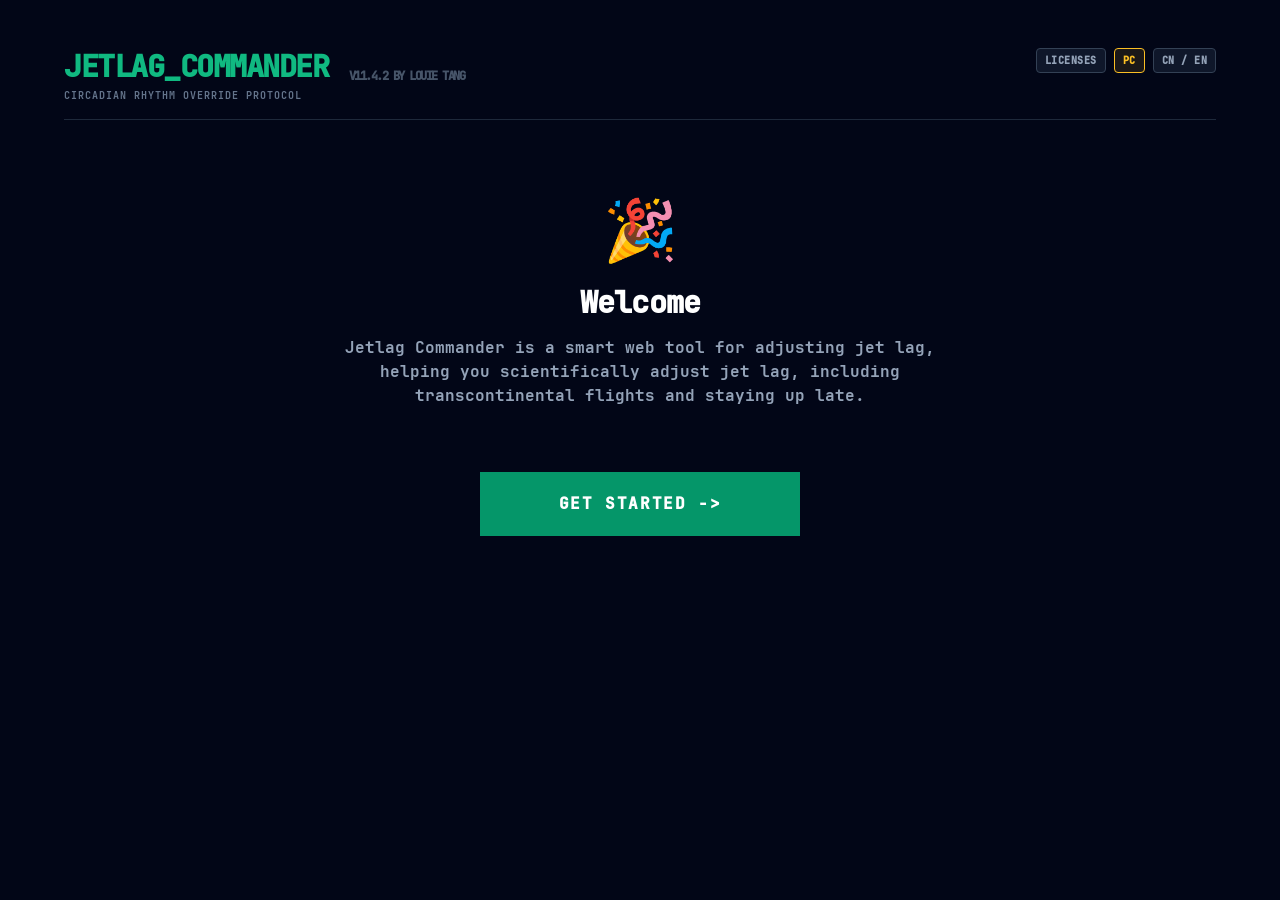
==== index.html @ c5d1409b "Add files via upload" ====
<!DOCTYPE html>
<html lang="zh-CN">

<head>
  <meta charset="UTF-8">
  <meta name="viewport" content="width=device-width, initial-scale=1.0, maximum-scale=1.0, user-scalable=no">
  <title>JETLAG COMMANDER // v11.4.2</title>
  <script src="lib/tailwindcss.js"></script>
  <script src="lib/luxon.min.js"></script>
  <style>
    @font-face {
      font-family: 'JetBrains Mono';
      src: url('lib/JetBrainsMono-Bold.woff2') format('woff2');
      font-weight: normal;
      font-style: normal;
    }

    body {
      font-family: 'JetBrains Mono', "Microsoft YaHei", "PingFang SC", "Helvetica Neue", Helvetica, Arial, sans-serif;
      background-color: #020617;
      color: #e2e8f0;
      overflow-x: hidden;
      -webkit-tap-highlight-color: transparent;
      -webkit-font-smoothing: antialiased;
      -moz-osx-font-smoothing: grayscale;
      font-weight: 400;
    }

    input,
    select,
    button {
      outline: none;
    }

    @keyframes fadeInUp {
      from {
        opacity: 0;
        transform: translateY(20px);
      }

      to {
        opacity: 1;
        transform: translateY(0);
      }
    }

    @keyframes cyberPulse {
      0% {
        box-shadow: 0 0 0 0 rgba(16, 185, 129, 0.4);
      }

      70% {
        box-shadow: 0 0 0 10px rgba(16, 185, 129, 0);
      }

      100% {
        box-shadow: 0 0 0 0 rgba(16, 185, 129, 0);
      }
    }

    .strategy-card,
    .input-stack,
    .dir-btn,
    .q-btn {
      transition: all 0.2s cubic-bezier(0.4, 0, 0.2, 1);
    }

    .strategy-card:active,
    .input-stack:active,
    .dir-btn:active,
    .q-btn:active {
      transform: scale(0.98);
    }

    .input-stack {
      position: relative;
      flex: 1;
      height: 50px;
      background: #1e293b;
      border: 1px solid #334155;
      cursor: pointer;
    }

    body.mode-overlay .input-stack .display-layer {
      position: absolute;
      top: 0;
      left: 0;
      width: 100%;
      height: 100%;
      display: flex;
      align-items: center;
      justify-content: center;
      color: #f8fafc;
      font-weight: bold;
      text-transform: uppercase;
      font-size: 1rem;
      pointer-events: none;
      z-index: 1;
    }

    body.mode-overlay .input-stack .hybrid-input {
      position: absolute;
      top: 0;
      left: 0;
      width: 100%;
      height: 100%;
      opacity: 0;
      z-index: 10;
      cursor: pointer;
      border: none;
    }

    body.mode-compat .input-stack .display-layer {
      display: none !important;
    }

    body.mode-compat .input-stack .hybrid-input {
      position: relative;
      width: 100%;
      height: 100%;
      opacity: 1 !important;
      background: #1e293b;
      color: white;
      border: none;
      text-align: center;
      font-family: inherit;
      font-weight: bold;
      font-size: 1rem;
      cursor: text;
      color-scheme: dark;
    }

    .compat-active {
      border-color: #fbbf24 !important;
      color: #fbbf24 !important;
      background: rgba(251, 191, 36, 0.1) !important;
    }

    .view-section {
      display: none;
      opacity: 0;
    }

    .view-section.active {
      display: block;
      animation: fadeInUp 0.5s cubic-bezier(0.22, 1, 0.36, 1) forwards;
    }

    .split-input-container {
      display: flex;
      flex-direction: column;
      gap: 8px;
      background: #020617;
      border: 1px solid #334155;
      padding: 12px;
      box-shadow: 0 4px 6px -1px rgba(0, 0, 0, 0.1);
    }

    .row-main {
      display: flex;
      gap: 8px;
      width: 100%;
    }

    .row-zone {
      width: 100%;
    }

    .zone-select {
      width: 100%;
      height: 40px;
      background: #0f172a;
      border: 1px solid #334155;
      color: #94a3b8;
      font-size: 0.8rem;
      padding: 0 12px;
      text-align: center;
      border-radius: 0;
    }

    .ampm-toggle {
      background: #0f172a;
      border: 1px solid #334155;
      color: #64748b;
      cursor: pointer;
      font-weight: bold;
      width: 60px;
      transition: all 0.2s;
      display: flex;
      align-items: center;
      justify-content: center;
      flex: none;
    }

    .ampm-toggle.am-active {
      background: #fbbf24;
      color: #000;
      border-color: #fbbf24;
      box-shadow: 0 0 10px rgba(251, 191, 36, 0.3);
    }

    .ampm-toggle.pm-active {
      background: #2563eb;
      color: #fff;
      border-color: #2563eb;
      box-shadow: 0 0 10px rgba(37, 99, 235, 0.3);
    }

    .header-btn {
      text-transform: uppercase;
      font-size: 10px;
      border: 1px solid #334155;
      background: #0f172a;
      border-radius: 4px;
      padding: 4px 8px;
      color: #94a3b8;
      font-weight: bold;
      letter-spacing: 0.05em;
      transition: all 0.2s;
    }

    .header-btn:hover {
      color: #10b981;
      border-color: #10b981;
    }

    .radio-hidden {
      position: absolute;
      opacity: 0;
      width: 0;
      height: 0;
    }

    .q-label {
      flex: 1;
      display: flex;
    }

    .q-btn {
      position: relative;
      background-color: #0f172a;
      border: 1px solid #334155;
      padding: 1.5rem 0.5rem;
      text-align: center;
      cursor: pointer;
      width: 100%;
      display: flex;
      flex-direction: column;
      align-items: center;
      justify-content: center;
      min-height: 100px;
      height: 100%;
    }

    .q-btn-title {
      font-weight: bold;
      font-size: 1rem;
      margin-bottom: 0.25rem;
    }

    .q-btn-sub {
      font-size: 0.75rem;
      color: #64748b;
    }

    .radio-hidden:checked+.q-btn {
      background-color: #1e3a8a;
      border-color: #60a5fa;
      color: white;
    }

    .radio-hidden:checked+.q-btn .q-btn-sub {
      color: #bfdbfe;
    }

    .radio-hidden:checked+.q-btn::after {
      content: 'SELECTED';
      position: absolute;
      top: 0;
      right: 0;
      background: #60a5fa;
      color: #0f172a;
      font-size: 0.65rem;
      font-weight: bold;
      padding: 2px 6px;
    }

    .days-input {
      background: #000;
      border: 1px solid #475569;
      color: white;
      width: 50px;
      text-align: center;
      padding: 6px;
      font-size: 0.9rem;
      margin: 0 8px;
    }

    .action-btn {
      width: 100%;
      background-color: #059669;
      color: white;
      font-weight: bold;
      padding: 1.25rem;
      text-transform: uppercase;
      letter-spacing: 0.1em;
      transition: all 0.2s;
      animation: cyberPulse 3s infinite;
      margin-top: 1rem;
    }

    .action-btn:hover {
      background-color: #10b981;
      animation: none;
      transform: translateY(-1px);
    }

    .action-btn:active {
      transform: scale(0.98);
    }

    .info-trigger {
      font-size: 0.7rem;
      color: #475569;
      text-decoration: none;
      margin-left: 8px;
      cursor: pointer;
      border: 1px solid #334155;
      padding: 2px 6px;
      border-radius: 4px;
      transition: all 0.2s;
    }

    .info-trigger:hover {
      color: #10b981;
      border-color: #10b981;
    }

    .hard-card {
      background-color: #0f172a;
      border: 1px solid #334155;
    }

    .sleep-border {
      border-left: 4px solid #3b82f6;
    }

    .wake-border {
      border-left: 4px solid #f97316;
    }

    .display-select {
      background-color: #0f172a;
      color: #10b981;
      border: 1px solid #334155;
      font-size: 0.75rem;
      padding: 4px 8px;
    }

    .text-yellow-cyber {
      color: #fbbf24;
    }

    .text-purple-cyber {
      color: #c084fc;
    }

    .kb-header {
      color: #10b981;
      font-weight: bold;
      font-size: 0.8rem;
      border-bottom: 1px solid #334155;
      padding-bottom: 0.5rem;
      margin-bottom: 1rem;
    }

    .kb-title {
      color: #fff;
      font-weight: bold;
      margin-bottom: 0.5rem;
      font-size: 1.1rem;
    }

    .kb-text {
      color: #94a3b8;
      font-size: 0.85rem;
      line-height: 1.6;
      margin-bottom: 1.5rem;
    }

    .anim-stagger {
      opacity: 0;
      animation: fadeInUp 0.5s cubic-bezier(0.22, 1, 0.36, 1) forwards;
    }

    .flow-container {
      display: none;
    }

    .flow-container.active-flow {
      display: block;
      animation: fadeInUp 0.3s forwards;
    }
  </style>
</head>

<body class="min-h-screen flex flex-col items-center justify-start pt-4 pb-12 px-4 md:pt-12">

  <div class="w-full max-w-6xl relative">
    <div class="flex justify-between items-start mb-8 border-b border-slate-800 pb-4 w-full">
      <div>
        <h1 class="text-2xl md:text-3xl font-bold text-emerald-500 tracking-tighter uppercase">JETLAG_COMMANDER <span
            class="text-slate-600 text-[10px] md:text-xs ml-1 align-bottom">v11.4.2 by Louie Tang</span></h1>
        <p class="text-[10px] text-slate-500 mt-1 tracking-widest">CIRCADIAN RHYTHM OVERRIDE PROTOCOL</p>
      </div>
      <div class="flex gap-2">
        <button id="licenseBtn" onclick="goToView('view-license')" class="header-btn">LICENSES</button>
        <button id="compatBtn" onclick="toggleCompatMode()" class="header-btn">PC</button>
        <button id="langBtn" onclick="toggleLanguage()" class="header-btn">EN / 中</button>
      </div>
    </div>

    <div id="view-welcome" class="view-section active text-center py-12 max-w-2xl mx-auto">
      <div class="text-6xl mb-6 animate-bounce">🎉</div>
      <h2 class="text-3xl font-bold text-white mb-4 tracking-tight" data-i18n="welcome_title">欢迎</h2>
      <p class="text-slate-400 mb-12 px-4 leading-relaxed text-sm md:text-base" data-i18n="welcome_desc">
        Jetlag Commander 是一个智能调节时差的网页,帮助你科学的倒时差,包括跨国飞行以及熬夜造成的时差。
      </p>
      <button onclick="goToView(1)" class="action-btn max-w-xs mx-auto" data-i18n="btn_start">GET STARTED -></button>
    </div>

    <div id="view-license" class="view-section max-w-2xl mx-auto pt-8">
      <h2 class="kb-header">COMPLIANCE // OPEN SOURCE LICENSES</h2>
      <div class="space-y-6">
        <div>
          <h4 class="text-white font-bold text-sm mb-2">Tailwind CSS</h4>
          <p class="text-[10px] text-slate-500 font-mono">MIT License | Copyright (c) Tailwind Labs, Inc.</p>
        </div>
        <div>
          <h4 class="text-white font-bold text-sm mb-2">Luxon.js</h4>
          <p class="text-[10px] text-slate-500 font-mono">MIT License | Copyright (c) 2017 Isaac Cambron</p>
        </div>
        <div>
          <h4 class="text-white font-bold text-sm mb-2">JetBrains Mono</h4>
          <p class="text-[10px] text-slate-500 font-mono">SIL Open Font License 1.1 | Copyright (c) 2020 JetBrains
            s.r.o.</p>
        </div>
      </div>
      <button onclick="goToView(1)" class="action-btn mt-8 bg-slate-800 hover:bg-slate-700"
        data-i18n="btn_return">&lt;&lt; RETURN</button>
    </div>

    <div id="view-inputs" class="view-section max-w-2xl mx-auto">
      <h3 class="text-emerald-500 text-xs font-bold uppercase mb-6 tracking-widest border-l-2 border-emerald-500 pl-3">
        Phase 1: Data Injection</h3>
      <div class="space-y-8">
        <div class="space-y-2">
          <label class="text-xs font-bold text-slate-500 uppercase flex items-center justify-start">
            <span data-i18n="step1">Step 1: 上一次入睡时间</span>
            <span class="info-trigger" onclick="goToView('info-sleep')" data-i18n="btn_what">[?] 这是什么</span>
          </label>
          <div class="split-input-container shadow-lg">
            <div class="row-main">
              <div class="input-stack">
                <span id="sleepDateDisplay" class="display-layer">-- MMM</span>
                <input type="date" id="sleepDate" class="hybrid-input"
                  oninput="updateDateDisplay(this, 'sleepDateDisplay')">
              </div>
              <div class="input-stack">
                <span id="sleepTimeDisplay" class="display-layer">--:--</span>
                <input type="time" id="sleepTime" class="hybrid-input"
                  oninput="updateTimeDisplay(this, 'sleepTimeDisplay'); syncAMPM('sleepTime', 'sleepAMPM')"
                  onchange="updateTimeDisplay(this, 'sleepTimeDisplay'); syncAMPM('sleepTime', 'sleepAMPM')">
              </div>
              <button id="sleepAMPM" class="ampm-toggle" onclick="toggleAMPM('sleepAMPM')">AM</button>
            </div>
            <div class="row-zone"><select id="sleepZone" class="zone-select"></select></div>
          </div>
        </div>

        <div class="space-y-2">
          <label class="text-xs font-bold text-slate-500 uppercase flex items-center justify-start">
            <span data-i18n="step2">Step 2: 上一次起床时间</span>
            <span class="info-trigger" onclick="goToView('info-wake')" data-i18n="btn_what">[?] 这是什么</span>
          </label>
          <div class="split-input-container shadow-lg">
            <div class="row-main">
              <div class="input-stack">
                <span id="wakeDateDisplay" class="display-layer">-- MMM</span>
                <input type="date" id="wakeDate" class="hybrid-input"
                  oninput="updateDateDisplay(this, 'wakeDateDisplay')">
              </div>
              <div class="input-stack">
                <span id="wakeTimeDisplay" class="display-layer">--:--</span>
                <input type="time" id="wakeTime" class="hybrid-input"
                  oninput="updateTimeDisplay(this, 'wakeTimeDisplay'); syncAMPM('wakeTime', 'wakeAMPM')"
                  onchange="updateTimeDisplay(this, 'wakeTimeDisplay'); syncAMPM('wakeTime', 'wakeAMPM')">
              </div>
              <button id="wakeAMPM" class="ampm-toggle" onclick="toggleAMPM('wakeAMPM')">AM</button>
            </div>
            <div class="row-zone"><select id="wakeZone" class="zone-select"></select></div>
          </div>
        </div>

        <div class="space-y-2">
          <label class="text-xs font-bold text-emerald-600 uppercase flex items-center justify-start">
            <span data-i18n="step3">Step 3: 目标时区</span>
            <span class="info-trigger border-emerald-900 text-emerald-600 hover:text-emerald-400"
              onclick="goToView('info-target')" data-i18n="btn_what">[?] 这是什么</span>
          </label>
          <select id="targetZone"
            class="w-full bg-slate-900 border border-emerald-900 text-emerald-500 p-4 text-sm focus:outline-none focus:border-emerald-500 rounded-none"></select>
        </div>
      </div>
      <button onclick="goToView(2)" class="action-btn mt-8" data-i18n="btn_next">下一步 >></button>
    </div>

    <div id="view-strategy" class="view-section max-w-2xl mx-auto">
      <h3 class="text-emerald-500 text-xs font-bold uppercase mb-6 tracking-widest border-l-2 border-emerald-500 pl-3">
        Phase 2: Strategy Logic Tree</h3>
      <div class="flex flex-col gap-8" id="strategy-form">

        <div class="space-y-2" id="q1-container">
          <label class="text-xs font-bold text-white uppercase flex items-center justify-start mb-2">
            <span data-i18n="q1_title">Q1: 调整方向</span>
            <span class="info-trigger" onclick="goToView('info-dir')" data-i18n="btn_what">[?] 这是什么</span>
          </label>
          <div class="flex gap-2 flex-col md:flex-row items-stretch">
            <label class="q-label"><input type="radio" name="q1" value="smart" class="radio-hidden"
                onchange="updateFlow()">
              <div class="q-btn"><span class="q-btn-title" data-i18n="q1_1">🤖 智能判断</span><span class="q-btn-sub"
                  data-i18n="q1_1s">自动计算最优解</span></div>
            </label>
            <label class="q-label"><input type="radio" name="q1" value="early" class="radio-hidden"
                onchange="updateFlow()">
              <div class="q-btn"><span class="q-btn-title" data-i18n="q1_2">🛏️ 强制早睡</span><span class="q-btn-sub"
                  data-i18n="q1_2s">强迫时钟前移</span></div>
            </label>
            <label class="q-label"><input type="radio" name="q1" value="late" class="radio-hidden"
                onchange="updateFlow()">
              <div class="q-btn"><span class="q-btn-title" data-i18n="q1_3">🦉 强制晚睡</span><span class="q-btn-sub"
                  data-i18n="q1_3s">强迫时钟后移</span></div>
            </label>
          </div>
        </div>

        <div class="space-y-2 flow-container" id="q2-container">
          <label class="text-xs font-bold text-white uppercase flex items-center justify-start mb-2">
            <span data-i18n="q2_title">Q2: 第2天有没有必须状态在线的事？</span>
            <span class="info-trigger" onclick="goToView('info-q2')" data-i18n="btn_what">[?] 这是什么</span>
          </label>
          <div class="flex gap-2 flex-col md:flex-row items-stretch">
            <label class="q-label"><input type="radio" name="q2" value="urgent" class="radio-hidden"
                onchange="updateFlow()">
              <div class="q-btn"><span class="q-btn-title" data-i18n="q2_1">💼 有</span><span class="q-btn-sub"
                  data-i18n="q2_1s">上班/考试/面试等</span></div>
            </label>
            <label class="q-label"><input type="radio" name="q2" value="moderate" class="radio-hidden"
                onchange="updateFlow()">
              <div class="q-btn"><span class="q-btn-title" data-i18n="q2_2">☕ 有点事</span><span class="q-btn-sub"
                  data-i18n="q2_2s">没那么重要</span></div>
            </label>
            <label class="q-label"><input type="radio" name="q2" value="none" class="radio-hidden"
                onchange="updateFlow()">
              <div class="q-btn"><span class="q-btn-title" data-i18n="q2_3">🛋️ 没有</span><span class="q-btn-sub"
                  data-i18n="q2_3s">自由支配</span></div>
            </label>
          </div>
        </div>

        <div class="space-y-2 flow-container" id="q3-container">
          <label class="text-xs font-bold text-white uppercase flex items-center justify-start mb-2">
            <span data-i18n="q3_title">Q3: 你希望多快调整时差？</span>
            <span class="info-trigger" onclick="goToView('info-q3')" data-i18n="btn_what">[?] 这是什么</span>
          </label>
          <div class="flex gap-2 flex-col md:flex-row items-stretch">
            <label class="q-label"><input type="radio" name="q3" value="steady" class="radio-hidden"
                onchange="updateFlow()">
              <div class="q-btn"><span class="q-btn-title" data-i18n="q3_1">🐢 稳健</span><span class="q-btn-sub"
                  data-i18n="q3_1s">每天变化小，尽量舒服</span></div>
            </label>
            <label class="q-label"><input type="radio" name="q3" value="standard" class="radio-hidden"
                onchange="updateFlow()">
              <div class="q-btn"><span class="q-btn-title" data-i18n="q3_2">🚶 标准</span><span class="q-btn-sub"
                  data-i18n="q3_2s">折中</span></div>
            </label>
            <label class="q-label"><input type="radio" name="q3" value="aggressive" class="radio-hidden"
                onchange="updateFlow()">
              <div class="q-btn"><span class="q-btn-title" data-i18n="q3_3">🚀 激进</span><span class="q-btn-sub"
                  data-i18n="q3_3s">优先速度</span></div>
            </label>
          </div>
        </div>

        <div class="space-y-2 flow-container" id="q4-container">
          <label class="text-xs font-bold text-white uppercase flex items-center justify-start mb-2">
            <span data-i18n="q4_title">Q4: 能接受“为了加速而少睡/短睡”吗？</span>
            <span class="info-trigger" onclick="goToView('info-q4')" data-i18n="btn_what">[?] 这是什么</span>
          </label>
          <div class="flex gap-2 flex-col md:flex-row items-stretch">
            <label class="q-label"><input type="radio" name="q4" value="no" class="radio-hidden"
                onchange="updateFlow()">
              <div class="q-btn"><span class="q-btn-title" data-i18n="q4_1">🛡️ 不行</span><span class="q-btn-sub"
                  data-i18n="q4_1s">必须睡够</span></div>
            </label>
            <label class="q-label"><input type="radio" name="q4" value="less" class="radio-hidden"
                onchange="updateFlow()">
              <div class="q-btn"><span class="q-btn-title" data-i18n="q4_2">🔋 适当少睡</span><span class="q-btn-sub"
                  data-i18n="q4_2s">接受单日仅睡5-6小时</span></div>
            </label>
            <label class="q-label"><input type="radio" name="q4" value="short" class="radio-hidden"
                onchange="updateFlow()">
              <div class="q-btn"><span class="q-btn-title" data-i18n="q4_3">⚡ 极限缺觉</span><span class="q-btn-sub"
                  data-i18n="q4_3s">接受连续熬夜或极短睡眠</span></div>
            </label>
          </div>
        </div>

        <div class="flow-container" id="exec-container">
          <div class="pt-4 border-t border-slate-800 flex items-center justify-between mt-4">
            <span class="text-xs text-slate-500 uppercase font-bold flex items-center">
              <span data-i18n="duration">周期/天数:</span>
              <span class="info-trigger" onclick="goToView('info-algo')" data-i18n="btn_what">[?] 这是什么</span>
            </span>
            <div class="flex items-center">
              <input type="number" id="days_global" value="3" min="2" max="7" class="days-input">
              <span class="text-xs text-slate-500" data-i18n="label_days">Days</span>
            </div>
          </div>
          <div class="flex gap-4 mt-8">
            <button onclick="goToView(1)"
              class="flex-1 bg-slate-800 text-slate-400 font-bold py-4 text-xs uppercase hover:bg-slate-700 transition-colors">&lt;&lt;
              Back</button>
            <button onclick="executeAndShow()"
              class="flex-[2] bg-emerald-600 text-white font-bold py-4 text-sm uppercase tracking-widest hover:bg-emerald-500 shadow-[0_0_20px_rgba(16,185,129,0.3)] transition-colors"
              data-i18n="btn_execute">生成指令 (EXECUTE)</button>
          </div>
        </div>

      </div>
    </div>

    <div id="view-results" class="view-section">
      <div class="flex justify-between items-end border-b border-slate-800 pb-2 mb-6">
        <div>
          <h2 class="text-emerald-500 font-bold text-sm uppercase tracking-widest">Mission Protocol</h2>
          <div class="flex items-center gap-2 mt-1 flex-wrap">
            <span class="text-[10px] text-slate-500" data-i18n="view_zone">显示时区:</span>
            <select id="displayZoneSelect" class="display-select" onchange="renderTimeline()"></select>
            <span class="text-[10px] text-slate-500 ml-2" data-i18n="view_model">模型:</span>
            <select id="modelSelectOverride" class="display-select" onchange="overrideModelAndRender()"></select>
          </div>
        </div>
        <div class="flex flex-col items-end gap-1">
          <span id="directionBadge" class="text-[10px] bg-blue-900 text-blue-200 px-2 py-1 font-bold rounded">--</span>
          <span id="offsetBadge"
            class="text-[10px] bg-slate-900 text-slate-400 px-2 py-1 font-mono border border-slate-700">--</span>
        </div>
      </div>
      <div id="timeline" class="space-y-4 pb-20"></div>
      <div class="fixed bottom-6 left-0 w-full px-6 flex justify-center gap-4 z-50">
        <button onclick="exportToCalendar()" data-i18n="btn_export"
          class="bg-emerald-900 border border-emerald-700 text-emerald-400 px-6 py-3 rounded-full text-xs font-bold shadow-2xl hover:text-white hover:border-white transition-all uppercase tracking-widest">📅
          添加到日历</button>
        <button onclick="goToView(0)"
          class="bg-slate-900 border border-slate-700 text-slate-400 px-6 py-3 rounded-full text-xs font-bold shadow-2xl hover:text-white hover:border-white transition-all uppercase tracking-widest">↻
          Reset</button>
      </div>
    </div>

    <div id="info-sleep" class="view-section max-w-2xl mx-auto pt-8">
      <h2 class="kb-header" data-i18n="kb_id_01">DATA ANCHOR 01</h2>
      <h3 class="kb-title" data-i18n="kb_sleep_title">生理锚点：生物钟基线</h3>
      <p class="kb-text" data-i18n="kb_sleep_desc">别填飞机起飞时间！别填你打算几点睡！<br>这里要的是你<strong>上次睡觉睡着的大致时间</strong></p>
      <button onclick="goToView(1)" class="action-btn mt-8 bg-slate-800 hover:bg-slate-700"
        data-i18n="btn_return">&lt;&lt; RETURN</button>
    </div>
    <div id="info-wake" class="view-section max-w-2xl mx-auto pt-8">
      <h2 class="kb-header" data-i18n="kb_id_02">DATA ANCHOR 02</h2>
      <h3 class="kb-title" data-i18n="kb_wake_title">光照重置：开机时间</h3>
      <p class="kb-text" data-i18n="kb_wake_desc">填写<strong>今天起床</strong>的时间。<br><br></p>
      <button onclick="goToView(1)" class="action-btn mt-8 bg-slate-800 hover:bg-slate-700"
        data-i18n="btn_return">&lt;&lt; RETURN</button>
    </div>
    <div id="info-target" class="view-section max-w-2xl mx-auto pt-8">
      <h2 class="kb-header" data-i18n="kb_id_03">TARGET FRAME</h2>
      <h3 class="kb-title" data-i18n="kb_target_title">目标时区</h3>
      <p class="kb-text" data-i18n="kb_target_desc">填写你想倒的目标地点<br><br>别管中转地，别管经停站，直接选最终目的地。如果是熬夜倒时差则保持现有地就行</p>
      <button onclick="goToView(1)" class="action-btn mt-8 bg-slate-800 hover:bg-slate-700"
        data-i18n="btn_return">&lt;&lt; RETURN</button>
    </div>
    <div id="info-dir" class="view-section max-w-2xl mx-auto pt-8">
      <h2 class="kb-header" data-i18n="kb_id_04">VECTOR CONTROL</h2>
      <h3 class="kb-title" data-i18n="kb_dir_title">早睡 vs 熬夜</h3>
      <p class="kb-text" data-i18n="kb_dir_desc">
        人这身体啊，<strong>熬夜容易早起难</strong>。一天24小时，但生物钟其实有点“拖延症”（24.2小时），所以晚睡它是开心的，早起它是抗拒的。<br><br><strong>智能判断</strong>：系统会自动帮你算算，是现在咬牙少睡几小时划算，还是干脆通宵熬一熬更轻松。相信算法，它是专业的，能让你少受点罪。
      </p>
      <button onclick="goToView(2)" class="action-btn mt-8 bg-slate-800 hover:bg-slate-700"
        data-i18n="btn_return">&lt;&lt; RETURN</button>
    </div>
    <div id="info-q2" class="view-section max-w-2xl mx-auto pt-8">
      <h2 class="kb-header">Q2 PARAMETERS</h2>
      <h3 class="kb-title">第二天的状态要求</h3>
      <p class="kb-text">评估第二天对精力的需求，决定是否可以采用激进的时差调整策略。</p>
      <button onclick="goToView(2)" class="action-btn mt-8 bg-slate-800 hover:bg-slate-700"
        data-i18n="btn_return">&lt;&lt; RETURN</button>
    </div>
    <div id="info-q3" class="view-section max-w-2xl mx-auto pt-8">
      <h2 class="kb-header">Q3 PARAMETERS</h2>
      <h3 class="kb-title">调整速度</h3>
      <p class="kb-text">决定时差平移的每日步幅。激进将大幅改变作息，稳健则相对保守。</p>
      <button onclick="goToView(2)" class="action-btn mt-8 bg-slate-800 hover:bg-slate-700"
        data-i18n="btn_return">&lt;&lt; RETURN</button>
    </div>
    <div id="info-q4" class="view-section max-w-2xl mx-auto pt-8">
      <h2 class="kb-header">Q4 PARAMETERS</h2>
      <h3 class="kb-title">睡眠剥夺耐受度</h3>
      <p class="kb-text">短期的睡眠剥夺（少睡/熬夜）可以快速重置生物钟，但对生理负荷要求较高。</p>
      <button onclick="goToView(2)" class="action-btn mt-8 bg-slate-800 hover:bg-slate-700"
        data-i18n="btn_return">&lt;&lt; RETURN</button>
    </div>
    <div id="info-algo" class="view-section max-w-2xl mx-auto pt-8">
      <h2 class="kb-header" data-i18n="kb_id_05">COMPUTE KERNEL</h2>
      <h3 class="kb-title" data-i18n="kb_algo_title">算法模型架构</h3>
      <h4 class="text-yellow-cyber font-bold text-sm mt-6 mb-2" data-i18n="strat_pro_title">⚡️ Cutting Edge Models</h4>
      <p class="kb-text">该模块集成了当前时间生物学（Chronobiology）领域最权威的数学模型。</p>
      <div class="overflow-x-auto mt-4 mb-4">
        <table class="w-full text-xs text-left border-collapse">
          <thead>
            <tr>
              <th class="border-b border-slate-600 pb-2 text-slate-300 font-bold" data-i18n="tbl_model">模型 (Model)</th>
              <th class="border-b border-slate-600 pb-2 text-slate-300 font-bold" data-i18n="tbl_stability">稳定性</th>
              <th class="border-b border-slate-600 pb-2 text-slate-300 font-bold" data-i18n="tbl_curve">曲线质量</th>
              <th class="border-b border-slate-600 pb-2 text-slate-300 font-bold" data-i18n="tbl_eng">工程合理性</th>
              <th class="border-b border-slate-600 pb-2 text-slate-300 font-bold" data-i18n="tbl_overall">综合</th>
            </tr>
          </thead>
          <tbody class="text-slate-400">
            <tr>
              <td class="py-2 border-b border-slate-800">model_prc_like</td>
              <td class="py-2 border-b border-slate-800">6</td>
              <td class="py-2 border-b border-slate-800">7</td>
              <td class="py-2 border-b border-slate-800">6</td>
              <td class="py-2 border-b border-slate-800">6.5</td>
            </tr>
            <tr>
              <td class="py-2 border-b border-slate-800 text-emerald-400 font-bold">model_kronauer_like</td>
              <td class="py-2 border-b border-slate-800 text-emerald-400 font-bold">8</td>
              <td class="py-2 border-b border-slate-800 text-emerald-400 font-bold">8</td>
              <td class="py-2 border-b border-slate-800 text-emerald-400 font-bold">8</td>
              <td class="py-2 border-b border-slate-800 text-emerald-400 font-bold">8</td>
            </tr>
            <tr>
              <td class="py-2 border-b border-slate-800">model_sthilaire_like</td>
              <td class="py-2 border-b border-slate-800">9</td>
              <td class="py-2 border-b border-slate-800">5</td>
              <td class="py-2 border-b border-slate-800">7</td>
              <td class="py-2 border-b border-slate-800">7</td>
            </tr>
            <tr>
              <td class="py-2 border-b border-slate-800">model_borbely_like</td>
              <td class="py-2 border-b border-slate-800">6</td>
              <td class="py-2 border-b border-slate-800">5</td>
              <td class="py-2 border-b border-slate-800">6</td>
              <td class="py-2 border-b border-slate-800">5.5</td>
            </tr>
          </tbody>
        </table>
      </div>
      <p class="kb-text">
        <strong>model_kronauer_like</strong>：基于 Van der Pol
        极限环振子的连续时间积分模拟。它引入了非线性刚度项，真实模拟生物钟对光照的相位依赖响应（PRC），是学术界公认的“金标准”。
        <br><br>
        <strong>model_borbely_like</strong>：结合了昼夜节律与睡眠压力。它不仅计算时间，还计算你的“困倦度”积累与消散，适合需要精确管理精力水平的场景。
      </p>
      <h4 class="text-purple-cyber font-bold text-sm mt-6 mb-2" data-i18n="strat_classic_title">📖 经典模型</h4>
      <p class="kb-text">
        Jetlag Commander V10 版本的核心算法，经过大量用户验证的稳健方案。<br>
        <strong>模型 A (Bio Adaptive)</strong>：动态自适应算法，不强制8小时睡眠，利用睡眠剥夺加速时差调节。<br>
        <strong>模型 B (Scientific)</strong>：基于 PRC 曲线的非线性步进，提供更平滑的过渡体验。
      </p>
      <h4 class="text-blue-400 font-bold text-sm mt-6 mb-2" data-i18n="strat_trad_title">⚖️ 传统模型</h4>
      <p class="kb-text" data-i18n="strat_trad_desc">基础的算术与折中方案。</p>
      <button onclick="goToView(2)" class="action-btn mt-8 bg-slate-800 hover:bg-slate-700"
        data-i18n="btn_return">&lt;&lt; RETURN</button>
    </div>
  </div>

  <script>
    const DateTime = luxon.DateTime;
    let currentLang = 'zh';
    let globalPlan = [];
    let isCompatMode = false;

    const modelsList = [
      { value: 'model_A', label: 'model_A (Linear)' },
      { value: 'model_B', label: 'model_B (Exponential)' },
      { value: 'model_C', label: 'model_C (Power)' },
      { value: 'model_D', label: 'model_D (Damped)' },
      { value: 'model_E', label: 'model_E (Sine_PRC)' },
      { value: 'model_F', label: 'model_F (Cosine_Modulator)' },
      { value: 'model_G', label: 'model_G (Uniform_Decay)' },
      { value: 'model_H', label: 'model_H (Boost_Power)' }
    ];

    function initModelSelect() {
      const select = document.getElementById('modelSelectOverride');
      select.innerHTML = '';
      modelsList.forEach(m => { select.add(new Option(m.label, m.value)); });
    }

    function detectPlatform() {
      const ua = navigator.userAgent.toLowerCase();
      const isMobile = /android|webos|iphone|ipad|ipod|blackberry|iemobile|opera mini/i.test(ua);
      const btn = document.getElementById('compatBtn');
      if (isMobile) {
        document.body.classList.add('mode-overlay');
        document.body.classList.remove('mode-compat');
        isCompatMode = false;
        btn.classList.remove('compat-active');
        btn.innerText = "MOBILE";
      } else {
        document.body.classList.add('mode-compat');
        document.body.classList.remove('mode-overlay');
        isCompatMode = true;
        btn.classList.add('compat-active');
        btn.innerText = "PC";
      }
    }

    function toggleCompatMode() {
      isCompatMode = !isCompatMode;
      const btn = document.getElementById('compatBtn');
      if (isCompatMode) {
        document.body.classList.add('mode-compat');
        document.body.classList.remove('mode-overlay');
        btn.classList.add('compat-active');
        btn.innerText = "PC";
      } else {
        document.body.classList.remove('mode-compat');
        document.body.classList.add('mode-overlay');
        btn.classList.remove('compat-active');
        btn.innerText = "MOBILE";
      }
    }

    function updateDateDisplay(inputEl, displayId) {
      const val = inputEl.value;
      if (!val) return;
      const dt = DateTime.fromISO(val);
      document.getElementById(displayId).innerText = dt.setLocale('en').toFormat('dd MMM');
    }

    function updateTimeDisplay(inputEl, displayId) {
      const val = inputEl.value;
      if (!val) return;
      const [h, m] = val.split(':').map(Number);
      let h12 = h % 12;
      if (h12 === 0) h12 = 12;
      const hStr = h12.toString().padStart(2, '0');
      const mStr = m.toString().padStart(2, '0');
      document.getElementById(displayId).innerText = `${hStr}:${mStr}`;
    }

    function syncAMPM(inputId, btnId) {
      const val = document.getElementById(inputId).value;
      if (!val) return;
      const h = parseInt(val.split(':')[0]);
      setAMPM(btnId, h >= 12);
    }

    function toggleAMPM(btnId) {
      const prefix = btnId.replace('AMPM', '');
      const input = document.getElementById(prefix + 'Time');
      if (!input.value) return;
      let [h, m] = input.value.split(':').map(Number);
      if (h < 12) h += 12; else h -= 12;
      input.value = `${h.toString().padStart(2, '0')}:${m.toString().padStart(2, '0')}`;
      syncAMPM(prefix + 'Time', btnId);
      updateTimeDisplay(input, prefix + 'TimeDisplay');
    }

    function setAMPM(id, isPM) {
      const btn = document.getElementById(id);
      if (isPM) {
        btn.innerText = 'PM';
        btn.classList.add('pm-active');
        btn.classList.remove('am-active');
      } else {
        btn.innerText = 'AM';
        btn.classList.add('am-active');
        btn.classList.remove('pm-active');
      }
    }

    function initSplitInputs() {
      const now = DateTime.now();
      const sleepInit = now.minus({ hours: 8 });
      const wakeInit = now;
      const sDate = document.getElementById('sleepDate');
      const sTime = document.getElementById('sleepTime');
      sDate.value = sleepInit.toFormat('yyyy-MM-dd');
      sTime.value = sleepInit.toFormat('HH:mm');
      updateDateDisplay(sDate, 'sleepDateDisplay');
      updateTimeDisplay(sTime, 'sleepTimeDisplay');
      syncAMPM('sleepTime', 'sleepAMPM');
      const wDate = document.getElementById('wakeDate');
      const wTime = document.getElementById('wakeTime');
      wDate.value = wakeInit.toFormat('yyyy-MM-dd');
      wTime.value = wakeInit.toFormat('HH:mm');
      updateDateDisplay(wDate, 'wakeDateDisplay');
      updateTimeDisplay(wTime, 'wakeTimeDisplay');
      syncAMPM('wakeTime', 'wakeAMPM');
    }

    const translations = {
      zh: {
        welcome_title: "欢迎", welcome_desc: "Jetlag Commander 是一个智能调节时差的网页,帮助你科学的倒时差,包括跨国飞行以及熬夜造成的时差。",
        btn_start: "GET STARTED ->", btn_next: "下一步 >>", btn_execute: "生成指令 (EXECUTE)", btn_what: " [?] 这是什么", btn_return: "<< RETURN", btn_export: "📅 添加到日历",
        step1: "Step 1: 上一次入睡时间", step2: "Step 2: 上一次起床时间", step3: "Step 3: 目标时区",
        q1_title: "Q1: 调整方向", q1_1: "🤖 智能判断", q1_1s: "自动计算最优解", q1_2: "🛏️ 强制早睡", q1_2s: "强迫时钟前移", q1_3: "🦉 强制晚睡", q1_3s: "强迫时钟后移",
        q2_title: "Q2: 第2天有没有必须状态在线的事？", q2_1: "💼 有", q2_1s: "上班/考试/面试等", q2_2: "☕ 有点事", q2_2s: "没那么重要", q2_3: "🛋️ 没有", q2_3s: "自由支配",
        q3_title: "Q3: 你希望多快调整时差？", q3_1: "🐢 稳健", q3_1s: "每天变化小，尽量舒服", q3_2: "🚶 标准", q3_2s: "折中", q3_3: "🚀 激进", q3_3s: "优先速度",
        q4_title: "Q4: 能接受“为了加速而少睡/短睡”吗？", q4_1: "🛡️ 不行", q4_1s: "必须睡够", q4_2: "🔋 适当少睡", q4_2s: "接受单日仅睡5-6小时", q4_3: "⚡ 极限缺觉", q4_3s: "接受连续熬夜或极短睡眠",
        duration: "周期/天数:", label_days: "Days", view_zone: "显示时区:", view_model: "模型:", label_sleep: "入睡 (Sleep)", label_wake: "唤醒 (Wake)", day_prefix: "DAY",
        badge_smart_early: "MODE: 智能早睡", badge_smart_late: "MODE: 智能熬夜", badge_force_early: "MODE: 强制早睡", badge_force_late: "MODE: 强制熬夜",
        model_A: "model_A | 传统模型：线性均分", model_B: "model_B | 传统模型：快速折中", model_C: "model_C | 经典模型：Scientific",
        model_D: "model_D | Cutting Edge Models: model_sthilaire_like", model_E: "model_E | Cutting Edge Models: model_prc_like",
        model_F: "model_F | Cutting Edge Models: model_kronauer_like", model_G: "model_G | Cutting Edge Models: model_borbely_like",
        model_H: "model_H | 经典模型：Bio Adaptive",
        kb_id_01: "DATA ANCHOR 01", kb_sleep_title: "时间锚点:入睡时间", kb_sleep_desc: "别填飞机起飞时间！别填你打算几点睡！<br>这里要的是你<strong>上次睡觉睡着的大致时间</strong>",
        kb_id_02: "DATA ANCHOR 02", kb_wake_title: "时间锚点：上一次起床时间", kb_wake_desc: "填写<strong>今天起床</strong>的时间。<br><br>",
        kb_id_03: "TARGET FRAME", kb_target_title: "目标时区", kb_target_desc: "填写你想倒的目标地点<br><br>别管中转地，别管经停站，直接选最终目的地。如果是熬夜倒时差则保持现有地就行",
        kb_id_04: "VECTOR CONTROL", kb_dir_title: "早睡 vs 熬夜", kb_dir_desc: "人这身体啊，<strong>熬夜容易早起难</strong>。一天24小时，但生物钟其实有点“拖延症”（24.2小时），所以晚睡它是开心的，早起它是抗拒的。<br><br><strong>智能判断</strong>：系统会自动帮你算算，是现在咬牙少睡几小时划算，还是干脆通宵熬一熬更轻松。相信算法，它是专业的，能让你少受点罪。",
        kb_id_05: "COMPUTE KERNEL", kb_algo_title: "算法模型架构", strat_pro_title: "⚡️ Cutting Edge Models", strat_classic_title: "📖 经典模型", strat_trad_title: "⚖️ 传统模型", strat_trad_desc: "基础的算术与折中方案。",
        tbl_model: "模型", tbl_stability: "稳定性", tbl_curve: "曲线质量", tbl_eng: "工程合理性", tbl_overall: "综合"
      },
      en: {
        welcome_title: "Welcome", welcome_desc: "Jetlag Commander is a smart web tool for adjusting jet lag, helping you scientifically adjust jet lag, including transcontinental flights and staying up late.",
        btn_start: "GET STARTED ->", btn_next: "NEXT STEP >>", btn_execute: "EXECUTE PROTOCOL", btn_what: " [?] Info", btn_return: "<< RETURN", btn_export: "📅 Add to Calendar",
        step1: "Step 1: Last Sleep Time", step2: "Step 2: Last Wake Time", step3: "Step 3: Target Zone",
        q1_title: "Q1: Direction", q1_1: "🤖 Smart Auto", q1_1s: "Calculate optimal path", q1_2: "🛏️ Force Early", q1_2s: "Force clock advance", q1_3: "🦉 Force Late", q1_3s: "Force clock delay",
        q2_title: "Q2: Mandatory high-performance events on Day 2?", q2_1: "💼 Yes", q2_1s: "Work/Exam/Interview", q2_2: "☕ Moderate", q2_2s: "Not critical", q2_3: "🛋️ None", q2_3s: "Free schedule",
        q3_title: "Q3: Desired adjustment speed?", q3_1: "🐢 Steady", q3_1s: "Minimal daily shift", q3_2: "🚶 Standard", q3_2s: "Balanced", q3_3: "🚀 Aggressive", q3_3s: "Maximize speed",
        q4_title: "Q4: Willing to sacrifice sleep duration for speed?", q4_1: "🛡️ No", q4_1s: "Must sleep fully", q4_2: "🔋 Less Sleep", q4_2s: "Accept 5-6 hrs for one day", q4_3: "⚡ Extreme", q4_3s: "Accept severe sleep deprivation",
        duration: "Duration:", label_days: "Days", view_zone: "View:", view_model: "Model:", label_sleep: "Sleep At", label_wake: "Wake At", day_prefix: "DAY",
        badge_smart_early: "MODE: SMART EARLY", badge_smart_late: "MODE: SMART LATE", badge_force_early: "MODE: FORCE EARLY", badge_force_late: "MODE: FORCE LATE",
        model_A: "model_A | Traditional: Linear Even", model_B: "model_B | Traditional: Rapid Fold", model_C: "model_C | Classic: Scientific",
        model_D: "model_D | Cutting Edge Models: model_sthilaire_like", model_E: "model_E | Cutting Edge Models: model_prc_like",
        model_F: "model_F | Cutting Edge Models: model_kronauer_like (Rec)", model_G: "model_G | Cutting Edge Models: model_borbely_like",
        model_H: "model_H | Classic: Bio Adaptive",
        kb_id_01: "DATA ANCHOR 01", kb_sleep_title: "Real Sleep Time: When You Blacked Out", kb_sleep_desc: "Don't put your flight takeoff time! Don't put when you 'planned' to sleep!<br><br>We need the exact moment you actually <strong>closed your eyes and drifted off</strong>. The algorithm needs to know when your biological battery started charging. Garbage in, garbage out.",
        kb_id_02: "DATA ANCHOR 02", kb_wake_title: "System Boot: When You Opened Your Eyes", kb_wake_desc: "This is simply when you <strong>opened your eyes</strong> today. Whether you woke up naturally or a chaotic alarm dragged you out, this moment started your biological day.<br><br>This timestamp tells us exactly where your internal clock is currently pointing. Don't lie about snoozing.",
        kb_id_03: "TARGET FRAME", kb_target_title: "The Goal: Final Destination", kb_target_desc: "Where are you headed? Select the <strong>standard time</strong> of your final destination.<br><br>Ignore layovers, ignore stopovers. Your body only cares about where it's going to crash tonight.",
        kb_id_04: "VECTOR CONTROL", kb_dir_title: "Hard Mode vs Easy Mode", kb_dir_desc: "Here's the truth: <strong>Staying up (Delaying) is easy, waking up early (Advancing) is hard.</strong> Your body naturally wants to drift later.<br><br><strong>Smart Auto</strong>: Let the system do the math. It calculates if it's less painful to force yourself awake or just power through and stay up late. Trust the math.",
        kb_id_05: "COMPUTE KERNEL", kb_algo_title: "Algorithm Architecture", strat_pro_title: "⚡️ Cutting Edge Models", strat_classic_title: "📖 Classic Model", strat_trad_title: "⚖️ Traditional", strat_trad_desc: "Basic arithmetic & fold methods.",
        tbl_model: "Model", tbl_stability: "Stability", tbl_curve: "Curve Quality", tbl_eng: "Engineering", tbl_overall: "Overall"
      }
    };

    function updateFlow() {
      const q1 = document.querySelector('input[name="q1"]:checked');
      const q2 = document.querySelector('input[name="q2"]:checked');
      const q3 = document.querySelector('input[name="q3"]:checked');
      const q4 = document.querySelector('input[name="q4"]:checked');

      const q1c = document.getElementById('q1-container');
      const q2c = document.getElementById('q2-container');
      const q3c = document.getElementById('q3-container');
      const q4c = document.getElementById('q4-container');
      const exe = document.getElementById('exec-container');

      q2c.classList.remove('active-flow');
      q3c.classList.remove('active-flow');
      q4c.classList.remove('active-flow');
      exe.classList.remove('active-flow');

      q1c.style.order = 1;
      q2c.style.order = 2;
      q3c.style.order = 3;
      q4c.style.order = 4;
      exe.style.order = 5;

      if (!q1) return;
      q2c.classList.add('active-flow');

      if (!q2) return;

      let isComplete = false;

      if (q2.value === 'urgent') {
        q4c.style.order = 3;
        q3c.style.order = 4;

        q4c.classList.add('active-flow');
        if (q4) {
          if (q4.value === 'no') {
            q3c.classList.add('active-flow');
            if (q3) isComplete = true;
          } else {
            isComplete = true;
            if (document.querySelector('input[name="q3"]:checked')) {
              document.querySelector('input[name="q3"]:checked').checked = false;
            }
          }
        }
      } else if (q2.value === 'moderate' || q2.value === 'none') {
        q3c.style.order = 3;
        q4c.style.order = 4;

        q3c.classList.add('active-flow');
        if (q3) {
          if (q3.value === 'aggressive') {
            q4c.classList.add('active-flow');
            if (q4) isComplete = true;
          } else {
            isComplete = true;
            if (document.querySelector('input[name="q4"]:checked')) {
              document.querySelector('input[name="q4"]:checked').checked = false;
            }
          }
        }
      }

      if (isComplete) {
        exe.classList.add('active-flow');
      }
    }

    function goToView(targetId) {
      if (typeof targetId === 'number') {
        if (targetId === 0) targetId = 'view-welcome';
        else if (targetId === 1) targetId = 'view-inputs';
        else if (targetId === 2) {
          const s = getSplitDateTime('sleep');
          const w = getSplitDateTime('wake');
          if (!s || !w || !s.isValid || !w.isValid) { return; }
          if (w <= s) { return; }
          targetId = 'view-strategy';
        }
        else if (targetId === 3) targetId = 'view-results';
      }
      document.querySelectorAll('.view-section').forEach(el => el.classList.remove('active'));
      document.getElementById(targetId).classList.add('active');
      window.scrollTo(0, 0);
    }

    function getSplitDateTime(prefix) {
      const dateStr = document.getElementById(prefix + 'Date').value;
      const timeStr = document.getElementById(prefix + 'Time').value;
      const zone = document.getElementById(prefix + 'Zone').value;
      if (!dateStr || !timeStr) return null;
      return DateTime.fromISO(`${dateStr}T${timeStr}`, { zone: zone });
    }

    function toggleLanguage() { currentLang = currentLang === 'zh' ? 'en' : 'zh'; applyLanguage(); }

    function applyLanguage() {
      const t = translations[currentLang];
      document.querySelectorAll('[data-i18n]').forEach(el => { const key = el.getAttribute('data-i18n'); if (t[key]) el.innerHTML = t[key]; });
      document.getElementById('langBtn').innerText = currentLang === 'zh' ? 'EN / 中' : 'CN / EN';
      if (document.getElementById('view-results').classList.contains('active')) renderTimeline();
    }

    const rawTimezones = ["Asia/Shanghai", "Asia/Tokyo", "Asia/Singapore", "Asia/Kuala_Lumpur", "Asia/Bangkok", "Asia/Dubai", "Asia/Seoul", "Asia/Kolkata", "Asia/Hong_Kong", "Asia/Mumbai", "Australia/Melbourne", "Australia/Sydney", "Australia/Brisbane", "Australia/Adelaide", "Australia/Perth", "Pacific/Auckland", "Europe/London", "Europe/Paris", "Europe/Berlin", "Europe/Rome", "Europe/Amsterdam", "Europe/Moscow", "Europe/Istanbul", "Europe/Zurich", "Europe/Madrid", "America/New_York", "America/Los_Angeles", "America/Toronto", "America/Vancouver", "America/Mexico_City", "America/Sao_Paulo", "Africa/Johannesburg"];

    function formatZoneDisplay(tz) {
      if (tz === "Asia/Shanghai") return "Asia/China";
      if (tz === "Asia/Hong_Kong") return "Asia/Hong Kong";
      if (tz.startsWith("America/")) return tz.replace("America/", "North America/");
      return tz;
    }

    const populate = (id, def) => {
      const el = document.getElementById(id);
      el.innerHTML = "";
      rawTimezones.sort().forEach(tz => { el.add(new Option(formatZoneDisplay(tz), tz)); });
      const userZone = Intl.DateTimeFormat().resolvedOptions().timeZone;
      if (!rawTimezones.includes(userZone)) el.add(new Option(userZone, userZone));
      el.value = def || userZone;
    };

    function executeAndShow() {
      try { execute(null); goToView(3); setTimeout(() => renderTimeline(), 10); }
      catch (e) { console.error(e); }
    }

    function overrideModelAndRender() {
      const selected = document.getElementById('modelSelectOverride').value;
      execute(selected);
      renderTimeline();
    }

    function execute(overrideModel = null) {
      const t = translations[currentLang];
      const lastSleep = getSplitDateTime('sleep');
      const lastWake = getSplitDateTime('wake');
      const tZone = document.getElementById('targetZone').value;

      const q1 = document.querySelector('input[name="q1"]:checked')?.value || 'smart';
      const q2 = document.querySelector('input[name="q2"]:checked')?.value;
      const q3 = document.querySelector('input[name="q3"]:checked')?.value;
      const q4 = document.querySelector('input[name="q4"]:checked')?.value;
      const durationDays = parseInt(document.getElementById('days_global').value) || 3;

      const wakeInTarget = lastWake.setZone(tZone);
      let idealWake = wakeInTarget.set({ hour: 7, minute: 0, second: 0 });
      let diffRaw = idealWake.diff(wakeInTarget, 'hours').hours;
      if (diffRaw > 12) diffRaw -= 24; else if (diffRaw < -12) diffRaw += 24;

      let diffAdvance, diffDelay;
      if (diffRaw <= 0) { diffAdvance = diffRaw; diffDelay = diffRaw + 24; }
      else { diffAdvance = diffRaw - 24; diffDelay = diffRaw; }

      let finalDiff, finalMode;
      if (q1 === 'early') { finalDiff = diffAdvance; finalMode = "ADVANCE"; }
      else if (q1 === 'late') { finalDiff = diffDelay; finalMode = "DELAY"; }
      else {
        const costAdvance = Math.abs(diffAdvance) * 1.5;
        const costDelay = Math.abs(diffDelay) * 1.0;
        if (costAdvance < costDelay) { finalDiff = diffAdvance; finalMode = "ADVANCE"; }
        else { finalDiff = diffDelay; finalMode = "DELAY"; }
      }

      const badge = document.getElementById('directionBadge');
      let badgeKey = "";
      let badgeColor = "";
      if (finalMode === "ADVANCE") {
        badgeColor = "text-[10px] bg-purple-900 text-purple-200 px-2 py-1 font-bold rounded";
        badgeKey = q1 === 'smart' ? 'badge_smart_early' : 'badge_force_early';
      } else {
        badgeColor = "text-[10px] bg-orange-900 text-orange-200 px-2 py-1 font-bold rounded";
        badgeKey = q1 === 'smart' ? 'badge_smart_late' : 'badge_force_late';
      }
      badge.innerText = t[badgeKey];
      badge.className = badgeColor;
      badge.dataset.key = badgeKey;

      let finalModel = '';
      if (overrideModel) {
        finalModel = overrideModel;
      } else {
        if (q2 === 'urgent') {
          if (q4 === 'short') finalModel = 'model_H';
          else if (q4 === 'less') finalModel = 'model_C';
          else if (q4 === 'no') {
            if (q3 === 'aggressive') finalModel = 'model_B';
            else finalModel = 'model_F';
          }
        } else if (q2 === 'moderate') {
          if (q3 === 'steady') finalModel = 'model_D';
          else if (q3 === 'standard') finalModel = 'model_F';
          else if (q3 === 'aggressive') {
            if (q4 === 'no') finalModel = 'model_B';
            else finalModel = 'model_C';
          }
        } else if (q2 === 'none') {
          if (q3 === 'steady') finalModel = 'model_A';
          else if (q3 === 'standard') finalModel = 'model_F';
          else if (q3 === 'aggressive') {
            if (q4 === 'no') finalModel = 'model_B';
            else finalModel = 'model_C';
          }
        }
        if (!finalModel) finalModel = 'model_F';
        document.getElementById('modelSelectOverride').value = finalModel;
      }

      globalPlan = [];
      let currentShift = 0;

      for (let i = 1; i <= durationDays; i++) {
        let sleepDur = 8;
        let dayWake, daySleep;
        let stepShift = 0;

        if (finalModel === 'model_A') {
          currentShift = (finalDiff / durationDays) * i;
        } else if (finalModel === 'model_B') {
          let completedRatio = i === durationDays ? 1.0 : (1 - Math.pow(0.5, i));
          currentShift = finalDiff * completedRatio;
        } else if (finalModel === 'model_C') {
          let ratio = Math.pow(i / durationDays, 0.7);
          currentShift = finalDiff * ratio;
        } else if (finalModel === 'model_D') {
          let remaining = finalDiff - currentShift;
          let adaptation = (i > 1) ? 0.8 : 1.0;
          stepShift = remaining * 0.5 * adaptation;
          if (i === durationDays) stepShift = remaining;
          currentShift += stepShift;
        } else if (finalModel === 'model_E') {
          let remaining = finalDiff - currentShift;
          let phaseErr = (remaining / 12) * Math.PI;
          stepShift = 1.5 * Math.sin(phaseErr);
          if (Math.abs(stepShift) > Math.abs(remaining)) stepShift = remaining;
          if (i === durationDays) stepShift = remaining;
          currentShift += stepShift;
        } else if (finalModel === 'model_F') {
          let remaining = finalDiff - currentShift;
          stepShift = remaining * 0.45 * (1 + 0.2 * Math.cos(remaining / 12 * Math.PI));
          if (Math.abs(stepShift) > Math.abs(remaining)) stepShift = remaining;
          if (i === durationDays) stepShift = remaining;
          currentShift += stepShift;
        } else if (finalModel === 'model_G') {
          let remaining = finalDiff - currentShift;
          stepShift = remaining / durationDays;
          currentShift += stepShift;
          if (finalMode === 'ADVANCE') sleepDur = 6.5 + (i * 0.3);
          else sleepDur = 9.0 - (i * 0.2);
        } else if (finalModel === 'model_H') {
          let shiftRatio = finalMode === 'ADVANCE' ? Math.pow(i / durationDays, 0.6) : (i / durationDays);
          currentShift = finalDiff * shiftRatio;
          sleepDur = finalMode === 'ADVANCE' ? (i === 1 ? 6 : 7 + i * 0.1) : (9.5 - i * 0.3);
          if (sleepDur > 8) sleepDur = 8; if (sleepDur < 6) sleepDur = 6;
          if (finalMode === 'DELAY') sleepDur = 9;
        }

        dayWake = wakeInTarget.plus({ hours: (24 * i) + currentShift });
        daySleep = dayWake.minus({ hours: sleepDur });

        globalPlan.push({
          i,
          totalDays: durationDays,
          sleepTime: daySleep,
          wakeTime: dayWake,
          type: finalModel
        });
      }

      document.getElementById('offsetBadge').innerText = `SHIFT: ${finalDiff > 0 ? '+' : ''}${finalDiff.toFixed(1)}H`;
      populate('displayZoneSelect', tZone);
    }

    function renderTimeline() {
      const t = translations[currentLang];
      const container = document.getElementById('timeline');
      container.innerHTML = "";
      const displayZone = document.getElementById('displayZoneSelect').value;
      const badge = document.getElementById('directionBadge');
      if (badge.dataset.key) badge.innerText = t[badge.dataset.key];

      globalPlan.forEach((item, index) => {
        const dispSleep = item.sleepTime.setZone(displayZone);
        const dispWake = item.wakeTime.setZone(displayZone);
        let desc = t[item.type] || item.type;
        const delay = index * 0.1;
        container.innerHTML += `
            <div class="hard-card p-6 anim-stagger" style="animation-delay: ${delay}s">
                <div class="flex justify-between items-center mb-6 border-b border-slate-800 pb-2">
                    <span class="text-xs font-bold text-slate-400 bg-slate-950 border border-slate-800 px-2 py-1">${t.day_prefix} ${item.i}</span>
                    <span class="text-[10px] text-emerald-500 font-mono text-right max-w-[70%] leading-tight">${desc}</span>
                </div>
                <div class="grid grid-cols-2 gap-6">
                    <div class="sleep-border bg-slate-950 p-4 pl-5">
                        <p class="text-[10px] text-blue-500 font-bold mb-1 uppercase tracking-wider">${t.label_sleep}</p>
                        <p class="text-3xl font-bold text-white font-mono">${dispSleep.toFormat('HH:mm')}</p>
                        <p class="text-xs text-slate-500 mt-1">${dispSleep.toFormat('MM-dd (cccc)')}</p>
                    </div>
                    <div class="wake-border bg-slate-950 p-4 pl-5">
                        <p class="text-[10px] text-orange-500 font-bold mb-1 uppercase tracking-wider">${t.label_wake}</p>
                        <p class="text-3xl font-bold text-white font-mono">${dispWake.toFormat('HH:mm')}</p>
                        <p class="text-xs text-slate-500 mt-1">${dispWake.toFormat('MM-dd (cccc)')}</p>
                    </div>
                </div>
            </div>`;
      });
    }

    function exportToCalendar() {
      if (!globalPlan.length) return;
      let icsMsg = "BEGIN:VCALENDAR\nVERSION:2.0\nPRODID:-//Jetlag//V11//EN\n";
      globalPlan.forEach(item => {
        const fmt = (dt) => dt.toUTC().toFormat("yyyyMMdd'T'HHmmss'Z'");
        icsMsg += `BEGIN:VEVENT\nSUMMARY:Sleep Protocol\nDTSTART:${fmt(item.sleepTime)}\nDTEND:${fmt(item.wakeTime)}\nDESCRIPTION:Mode: ${item.type}\nEND:VEVENT\n`;
      });
      icsMsg += "END:VCALENDAR";
      const blob = new Blob([icsMsg], { type: 'text/calendar;charset=utf-8' });
      const link = document.createElement('a');
      link.href = window.URL.createObjectURL(blob);
      link.setAttribute('download', 'jetlag.ics');
      document.body.appendChild(link);
      link.click();
      document.body.removeChild(link);
    }

    initModelSelect();
    populate('sleepZone', Intl.DateTimeFormat().resolvedOptions().timeZone);
    populate('wakeZone', Intl.DateTimeFormat().resolvedOptions().timeZone);
    populate('targetZone', "Asia/Shanghai");
    populate('displayZoneSelect', "Asia/Shanghai");
    initSplitInputs();
    detectPlatform();

    const browserLang = navigator.language || navigator.userLanguage;
    if (browserLang.startsWith('zh')) currentLang = 'zh'; else currentLang = 'en';
    applyLanguage();
  </script>
</body>

</html>
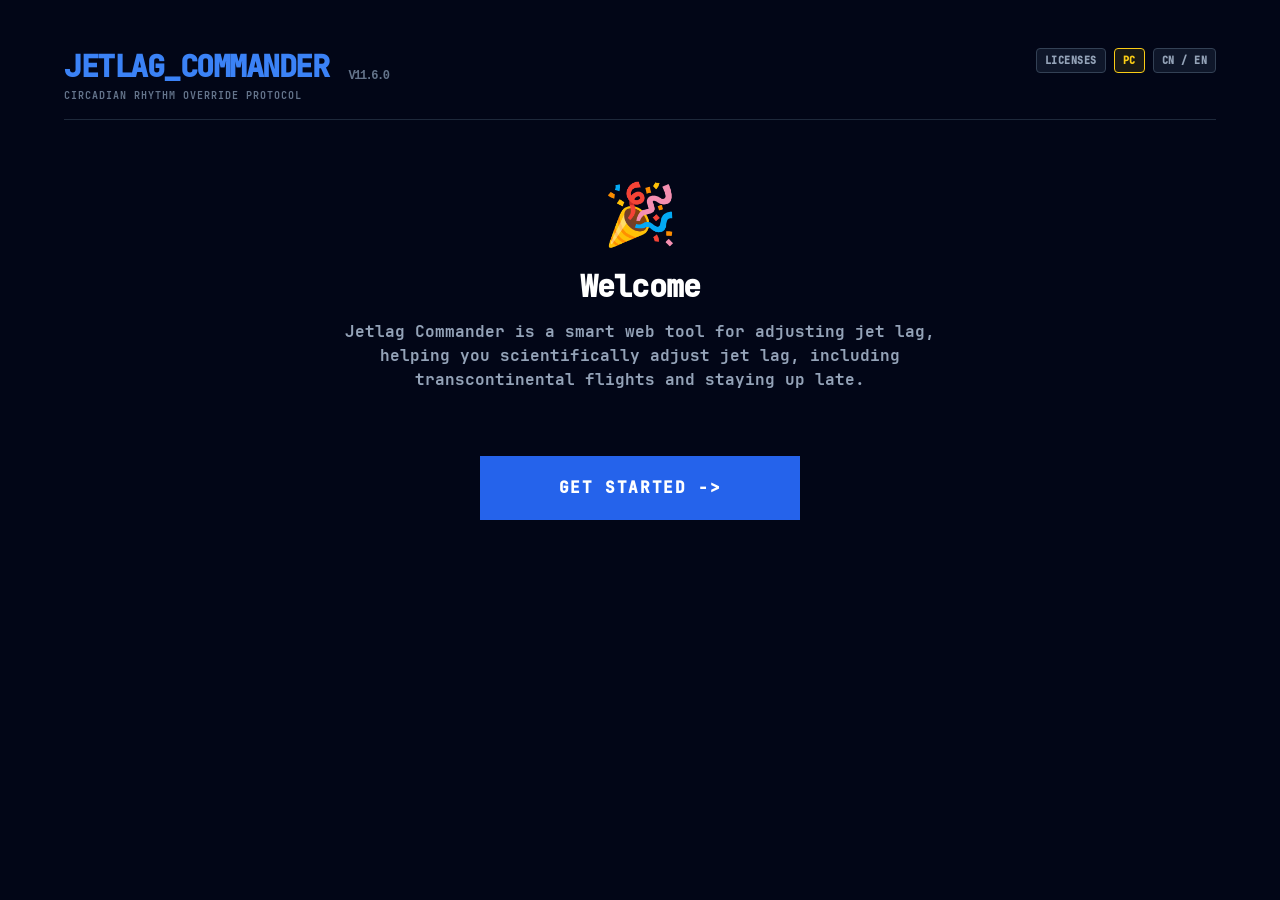
==== commit 5ab9ccb8: "Add files via upload" ====
--- a/index.html
+++ b/index.html
@@ -4,10 +4,26 @@
 <head>
   <meta charset="UTF-8">
   <meta name="viewport" content="width=device-width, initial-scale=1.0, maximum-scale=1.0, user-scalable=no">
-  <title>JETLAG COMMANDER // v11.4.2</title>
+  <title>JETLAG COMMANDER // v11.6.0 // OFFLINE_EDITION</title>
   <script src="lib/tailwindcss.js"></script>
   <script src="lib/luxon.min.js"></script>
+  <script>
+    window.MathJax = {
+      tex: {
+        inlineMath: [['$', '$'], ['\\(', '\\)']],
+        displayMath: [['$$', '$$'], ['\\[', '\\]']]
+      },
+      startup: {
+        typeset: false
+      }
+    };
+  </script>
+  <script id="MathJax-script" async src="lib/mathjax/tex-mml-chtml.js"></script>
+
   <style>
+    /* -----------------------
+       FONT & RESET
+       ----------------------- */
     @font-face {
       font-family: 'JetBrains Mono';
       src: url('lib/JetBrainsMono-Bold.woff2') format('woff2');
@@ -32,6 +48,9 @@
       outline: none;
     }
 
+    /* -----------------------
+       ANIMATIONS
+       ----------------------- */
     @keyframes fadeInUp {
       from {
         opacity: 0;
@@ -44,17 +63,31 @@
       }
     }
 
-    @keyframes cyberPulse {
+    @keyframes cyberPulseBlue {
       0% {
-        box-shadow: 0 0 0 0 rgba(16, 185, 129, 0.4);
+        box-shadow: 0 0 0 0 rgba(59, 130, 246, 0.4);
       }
 
       70% {
-        box-shadow: 0 0 0 10px rgba(16, 185, 129, 0);
+        box-shadow: 0 0 0 10px rgba(59, 130, 246, 0);
       }
 
       100% {
-        box-shadow: 0 0 0 0 rgba(16, 185, 129, 0);
+        box-shadow: 0 0 0 0 rgba(59, 130, 246, 0);
+      }
+    }
+
+    @keyframes cyberPulseYellow {
+      0% {
+        box-shadow: 0 0 0 0 rgba(250, 204, 21, 0.5);
+      }
+
+      70% {
+        box-shadow: 0 0 0 15px rgba(250, 204, 21, 0);
+      }
+
+      100% {
+        box-shadow: 0 0 0 0 rgba(250, 204, 21, 0);
       }
     }
 
@@ -72,6 +105,9 @@
       transform: scale(0.98);
     }
 
+    /* -----------------------
+       INPUT SYSTEM
+       ----------------------- */
     .input-stack {
       position: relative;
       flex: 1;
@@ -131,11 +167,14 @@
     }
 
     .compat-active {
-      border-color: #fbbf24 !important;
-      color: #fbbf24 !important;
-      background: rgba(251, 191, 36, 0.1) !important;
-    }
-
+      border-color: #facc15 !important;
+      color: #facc15 !important;
+      background: rgba(250, 204, 21, 0.1) !important;
+    }
+
+    /* -----------------------
+       LAYOUT & UI
+       ----------------------- */
     .view-section {
       display: none;
       opacity: 0;
@@ -176,6 +215,10 @@
       padding: 0 12px;
       text-align: center;
       border-radius: 0;
+    }
+
+    .zone-select:focus {
+      border-color: #3b82f6;
     }
 
     .ampm-toggle {
@@ -193,17 +236,15 @@
     }
 
     .ampm-toggle.am-active {
-      background: #fbbf24;
+      background: #facc15;
       color: #000;
-      border-color: #fbbf24;
-      box-shadow: 0 0 10px rgba(251, 191, 36, 0.3);
+      border-color: #facc15;
     }
 
     .ampm-toggle.pm-active {
-      background: #2563eb;
+      background: #3b82f6;
       color: #fff;
-      border-color: #2563eb;
-      box-shadow: 0 0 10px rgba(37, 99, 235, 0.3);
+      border-color: #3b82f6;
     }
 
     .header-btn {
@@ -220,8 +261,8 @@
     }
 
     .header-btn:hover {
-      color: #10b981;
-      border-color: #10b981;
+      color: #3b82f6;
+      border-color: #3b82f6;
     }
 
     .radio-hidden {
@@ -252,10 +293,16 @@
       height: 100%;
     }
 
+    .q-btn:hover {
+      background-color: #1e293b;
+      border-color: #475569;
+    }
+
     .q-btn-title {
       font-weight: bold;
       font-size: 1rem;
       margin-bottom: 0.25rem;
+      color: #e2e8f0;
     }
 
     .q-btn-sub {
@@ -267,6 +314,10 @@
       background-color: #1e3a8a;
       border-color: #60a5fa;
       color: white;
+    }
+
+    .radio-hidden:checked+.q-btn .q-btn-title {
+      color: #ffffff;
     }
 
     .radio-hidden:checked+.q-btn .q-btn-sub {
@@ -296,21 +347,25 @@
       margin: 0 8px;
     }
 
+    .days-input:focus {
+      border-color: #3b82f6;
+    }
+
     .action-btn {
       width: 100%;
-      background-color: #059669;
+      background-color: #2563eb;
       color: white;
       font-weight: bold;
       padding: 1.25rem;
       text-transform: uppercase;
       letter-spacing: 0.1em;
       transition: all 0.2s;
-      animation: cyberPulse 3s infinite;
+      animation: cyberPulseBlue 3s infinite;
       margin-top: 1rem;
     }
 
     .action-btn:hover {
-      background-color: #10b981;
+      background-color: #3b82f6;
       animation: none;
       transform: translateY(-1px);
     }
@@ -329,11 +384,12 @@
       padding: 2px 6px;
       border-radius: 4px;
       transition: all 0.2s;
+      display: inline-block;
     }
 
     .info-trigger:hover {
-      color: #10b981;
-      border-color: #10b981;
+      color: #facc15;
+      border-color: #facc15;
     }
 
     .hard-card {
@@ -346,27 +402,19 @@
     }
 
     .wake-border {
-      border-left: 4px solid #f97316;
+      border-left: 4px solid #facc15;
     }
 
     .display-select {
       background-color: #0f172a;
-      color: #10b981;
+      color: #3b82f6;
       border: 1px solid #334155;
       font-size: 0.75rem;
       padding: 4px 8px;
     }
 
-    .text-yellow-cyber {
-      color: #fbbf24;
-    }
-
-    .text-purple-cyber {
-      color: #c084fc;
-    }
-
     .kb-header {
-      color: #10b981;
+      color: #3b82f6;
       font-weight: bold;
       font-size: 0.8rem;
       border-bottom: 1px solid #334155;
@@ -401,22 +449,61 @@
       display: block;
       animation: fadeInUp 0.3s forwards;
     }
+
+    .math-block {
+      background: #0f172a;
+      border: 1px solid #334155;
+      padding: 1.25rem;
+      border-radius: 6px;
+      margin-bottom: 1rem;
+    }
+
+    .math-title {
+      color: #facc15;
+      font-weight: bold;
+      font-size: 0.95rem;
+      margin-bottom: 0.75rem;
+      display: flex;
+      align-items: center;
+      border-bottom: 1px solid #1e293b;
+      padding-bottom: 6px;
+    }
+
+    .math-desc {
+      color: #94a3b8;
+      font-size: 0.85rem;
+    }
+
+    .math-formula {
+      padding: 10px 0;
+      display: flex;
+      justify-content: center;
+      background: #020617;
+      border-radius: 4px;
+      margin: 10px 0;
+    }
   </style>
 </head>
 
 <body class="min-h-screen flex flex-col items-center justify-start pt-4 pb-12 px-4 md:pt-12">
 
   <div class="w-full max-w-6xl relative">
-    <div class="flex justify-between items-start mb-8 border-b border-slate-800 pb-4 w-full">
+    <div class="flex justify-between items-start mb-4 border-b border-slate-800 pb-4 w-full">
       <div>
-        <h1 class="text-2xl md:text-3xl font-bold text-emerald-500 tracking-tighter uppercase">JETLAG_COMMANDER <span
-            class="text-slate-600 text-[10px] md:text-xs ml-1 align-bottom">v11.4.2 by Louie Tang</span></h1>
+        <h1 class="text-2xl md:text-3xl font-bold text-blue-500 tracking-tighter uppercase">JETLAG_COMMANDER <span
+            class="text-slate-500 text-[10px] md:text-xs ml-1 align-bottom font-mono">v11.6.0</span></h1>
         <p class="text-[10px] text-slate-500 mt-1 tracking-widest">CIRCADIAN RHYTHM OVERRIDE PROTOCOL</p>
       </div>
       <div class="flex gap-2">
         <button id="licenseBtn" onclick="goToView('view-license')" class="header-btn">LICENSES</button>
         <button id="compatBtn" onclick="toggleCompatMode()" class="header-btn">PC</button>
         <button id="langBtn" onclick="toggleLanguage()" class="header-btn">EN / 中</button>
+      </div>
+    </div>
+
+    <div id="progress-container" class="w-full h-1 bg-slate-900 mb-8 hidden rounded-full overflow-hidden">
+      <div id="progress-bar"
+        class="h-full bg-blue-500 transition-all duration-700 ease-out w-0 shadow-[0_0_10px_rgba(59,130,246,0.8)]">
       </div>
     </div>
 
@@ -429,7 +516,7 @@
       <button onclick="goToView(1)" class="action-btn max-w-xs mx-auto" data-i18n="btn_start">GET STARTED -></button>
     </div>
 
-    <div id="view-license" class="view-section max-w-2xl mx-auto pt-8">
+    <div id="view-license" class="view-section max-w-2xl mx-auto pt-4">
       <h2 class="kb-header">COMPLIANCE // OPEN SOURCE LICENSES</h2>
       <div class="space-y-6">
         <div>
@@ -445,21 +532,25 @@
           <p class="text-[10px] text-slate-500 font-mono">SIL Open Font License 1.1 | Copyright (c) 2020 JetBrains
             s.r.o.</p>
         </div>
-      </div>
-      <button onclick="goToView(1)" class="action-btn mt-8 bg-slate-800 hover:bg-slate-700"
+        <div>
+          <h4 class="text-white font-bold text-sm mb-2">MathJax</h4>
+          <p class="text-[10px] text-slate-500 font-mono">Apache License 2.0 | Copyright (c) The MathJax Consortium</p>
+        </div>
+      </div>
+      <button onclick="goToView(1)" class="action-btn mt-8 bg-slate-800 hover:bg-slate-700" style="animation: none;"
         data-i18n="btn_return">&lt;&lt; RETURN</button>
     </div>
 
     <div id="view-inputs" class="view-section max-w-2xl mx-auto">
-      <h3 class="text-emerald-500 text-xs font-bold uppercase mb-6 tracking-widest border-l-2 border-emerald-500 pl-3">
-        Phase 1: Data Injection</h3>
+      <h3 class="text-blue-500 text-xs font-bold uppercase mb-6 tracking-widest border-l-2 border-blue-500 pl-3">Phase
+        1: Data Injection</h3>
       <div class="space-y-8">
         <div class="space-y-2">
           <label class="text-xs font-bold text-slate-500 uppercase flex items-center justify-start">
             <span data-i18n="step1">Step 1: 上一次入睡时间</span>
             <span class="info-trigger" onclick="goToView('info-sleep')" data-i18n="btn_what">[?] 这是什么</span>
           </label>
-          <div class="split-input-container shadow-lg">
+          <div class="split-input-container">
             <div class="row-main">
               <div class="input-stack">
                 <span id="sleepDateDisplay" class="display-layer">-- MMM</span>
@@ -483,7 +574,7 @@
             <span data-i18n="step2">Step 2: 上一次起床时间</span>
             <span class="info-trigger" onclick="goToView('info-wake')" data-i18n="btn_what">[?] 这是什么</span>
           </label>
-          <div class="split-input-container shadow-lg">
+          <div class="split-input-container">
             <div class="row-main">
               <div class="input-stack">
                 <span id="wakeDateDisplay" class="display-layer">-- MMM</span>
@@ -503,21 +594,29 @@
         </div>
 
         <div class="space-y-2">
-          <label class="text-xs font-bold text-emerald-600 uppercase flex items-center justify-start">
+          <label class="text-xs font-bold text-blue-500 uppercase flex items-center justify-start">
             <span data-i18n="step3">Step 3: 目标时区</span>
-            <span class="info-trigger border-emerald-900 text-emerald-600 hover:text-emerald-400"
+            <span class="info-trigger border-slate-700 text-blue-500 hover:text-yellow-400 hover:border-yellow-400"
               onclick="goToView('info-target')" data-i18n="btn_what">[?] 这是什么</span>
           </label>
           <select id="targetZone"
-            class="w-full bg-slate-900 border border-emerald-900 text-emerald-500 p-4 text-sm focus:outline-none focus:border-emerald-500 rounded-none"></select>
-        </div>
-      </div>
-      <button onclick="goToView(2)" class="action-btn mt-8" data-i18n="btn_next">下一步 >></button>
+            class="w-full bg-slate-900 border border-slate-700 text-blue-400 p-4 text-sm focus:outline-none focus:border-blue-500 rounded-none transition-colors"></select>
+        </div>
+      </div>
+
+      <div class="flex gap-4 mt-8">
+        <button onclick="goToView(0)"
+          class="flex-1 bg-slate-800 text-slate-400 font-bold py-4 text-xs uppercase hover:bg-slate-700 transition-colors"
+          data-i18n="btn_home">&lt;&lt; HOME</button>
+        <button onclick="goToView(2)"
+          class="flex-[2] bg-blue-600 text-white font-bold py-4 text-sm uppercase tracking-widest hover:bg-blue-500 shadow-[0_0_20px_rgba(37,99,235,0.3)] transition-all"
+          data-i18n="btn_next">下一步 >></button>
+      </div>
     </div>
 
     <div id="view-strategy" class="view-section max-w-2xl mx-auto">
-      <h3 class="text-emerald-500 text-xs font-bold uppercase mb-6 tracking-widest border-l-2 border-emerald-500 pl-3">
-        Phase 2: Strategy Logic Tree</h3>
+      <h3 class="text-blue-500 text-xs font-bold uppercase mb-6 tracking-widest border-l-2 border-blue-500 pl-3">Phase
+        2: Strategy Logic Tree</h3>
       <div class="flex flex-col gap-8" id="strategy-form">
 
         <div class="space-y-2" id="q1-container">
@@ -620,7 +719,6 @@
           <div class="pt-4 border-t border-slate-800 flex items-center justify-between mt-4">
             <span class="text-xs text-slate-500 uppercase font-bold flex items-center">
               <span data-i18n="duration">周期/天数:</span>
-              <span class="info-trigger" onclick="goToView('info-algo')" data-i18n="btn_what">[?] 这是什么</span>
             </span>
             <div class="flex items-center">
               <input type="number" id="days_global" value="3" min="2" max="7" class="days-input">
@@ -632,8 +730,8 @@
               class="flex-1 bg-slate-800 text-slate-400 font-bold py-4 text-xs uppercase hover:bg-slate-700 transition-colors">&lt;&lt;
               Back</button>
             <button onclick="executeAndShow()"
-              class="flex-[2] bg-emerald-600 text-white font-bold py-4 text-sm uppercase tracking-widest hover:bg-emerald-500 shadow-[0_0_20px_rgba(16,185,129,0.3)] transition-colors"
-              data-i18n="btn_execute">生成指令 (EXECUTE)</button>
+              class="flex-[2] bg-yellow-400 text-black font-black py-4 text-sm uppercase tracking-widest hover:bg-yellow-300 shadow-[0_0_20px_rgba(250,204,21,0.4)] transition-all"
+              style="animation: cyberPulseYellow 2s infinite;" data-i18n="btn_execute">生成指令 (EXECUTE)</button>
           </div>
         </div>
 
@@ -643,27 +741,30 @@
     <div id="view-results" class="view-section">
       <div class="flex justify-between items-end border-b border-slate-800 pb-2 mb-6">
         <div>
-          <h2 class="text-emerald-500 font-bold text-sm uppercase tracking-widest">Mission Protocol</h2>
+          <h2 class="text-blue-500 font-bold text-sm uppercase tracking-widest">Mission Protocol</h2>
           <div class="flex items-center gap-2 mt-1 flex-wrap">
             <span class="text-[10px] text-slate-500" data-i18n="view_zone">显示时区:</span>
             <select id="displayZoneSelect" class="display-select" onchange="renderTimeline()"></select>
             <span class="text-[10px] text-slate-500 ml-2" data-i18n="view_model">模型:</span>
             <select id="modelSelectOverride" class="display-select" onchange="overrideModelAndRender()"></select>
+            <span class="info-trigger border-slate-700 text-blue-500 hover:text-yellow-400 hover:border-yellow-400 ml-2"
+              onclick="goToView('info-math')">INFO [?]</span>
           </div>
         </div>
         <div class="flex flex-col items-end gap-1">
-          <span id="directionBadge" class="text-[10px] bg-blue-900 text-blue-200 px-2 py-1 font-bold rounded">--</span>
+          <span id="directionBadge"
+            class="text-[10px] bg-slate-900 text-blue-400 border border-slate-700 px-2 py-1 font-bold rounded">--</span>
           <span id="offsetBadge"
-            class="text-[10px] bg-slate-900 text-slate-400 px-2 py-1 font-mono border border-slate-700">--</span>
+            class="text-[10px] bg-slate-900 text-yellow-400 px-2 py-1 font-mono border border-slate-700">--</span>
         </div>
       </div>
       <div id="timeline" class="space-y-4 pb-20"></div>
       <div class="fixed bottom-6 left-0 w-full px-6 flex justify-center gap-4 z-50">
         <button onclick="exportToCalendar()" data-i18n="btn_export"
-          class="bg-emerald-900 border border-emerald-700 text-emerald-400 px-6 py-3 rounded-full text-xs font-bold shadow-2xl hover:text-white hover:border-white transition-all uppercase tracking-widest">📅
+          class="bg-blue-900 border border-blue-700 text-blue-200 px-6 py-3 rounded-full text-xs font-bold shadow-[0_0_15px_rgba(59,130,246,0.3)] hover:bg-blue-800 hover:text-white transition-all uppercase tracking-widest">📅
           添加到日历</button>
         <button onclick="goToView(0)"
-          class="bg-slate-900 border border-slate-700 text-slate-400 px-6 py-3 rounded-full text-xs font-bold shadow-2xl hover:text-white hover:border-white transition-all uppercase tracking-widest">↻
+          class="bg-slate-900 border border-slate-700 text-slate-400 px-6 py-3 rounded-full text-xs font-bold shadow-2xl hover:text-white hover:border-slate-500 transition-all uppercase tracking-widest">↻
           Reset</button>
       </div>
     </div>
@@ -672,118 +773,134 @@
       <h2 class="kb-header" data-i18n="kb_id_01">DATA ANCHOR 01</h2>
       <h3 class="kb-title" data-i18n="kb_sleep_title">生理锚点：生物钟基线</h3>
       <p class="kb-text" data-i18n="kb_sleep_desc">别填飞机起飞时间！别填你打算几点睡！<br>这里要的是你<strong>上次睡觉睡着的大致时间</strong></p>
-      <button onclick="goToView(1)" class="action-btn mt-8 bg-slate-800 hover:bg-slate-700"
+      <button onclick="goToView(1)" class="action-btn mt-8 bg-slate-800 hover:bg-slate-700" style="animation: none;"
         data-i18n="btn_return">&lt;&lt; RETURN</button>
     </div>
     <div id="info-wake" class="view-section max-w-2xl mx-auto pt-8">
       <h2 class="kb-header" data-i18n="kb_id_02">DATA ANCHOR 02</h2>
       <h3 class="kb-title" data-i18n="kb_wake_title">光照重置：开机时间</h3>
       <p class="kb-text" data-i18n="kb_wake_desc">填写<strong>今天起床</strong>的时间。<br><br></p>
-      <button onclick="goToView(1)" class="action-btn mt-8 bg-slate-800 hover:bg-slate-700"
+      <button onclick="goToView(1)" class="action-btn mt-8 bg-slate-800 hover:bg-slate-700" style="animation: none;"
         data-i18n="btn_return">&lt;&lt; RETURN</button>
     </div>
     <div id="info-target" class="view-section max-w-2xl mx-auto pt-8">
       <h2 class="kb-header" data-i18n="kb_id_03">TARGET FRAME</h2>
       <h3 class="kb-title" data-i18n="kb_target_title">目标时区</h3>
       <p class="kb-text" data-i18n="kb_target_desc">填写你想倒的目标地点<br><br>别管中转地，别管经停站，直接选最终目的地。如果是熬夜倒时差则保持现有地就行</p>
-      <button onclick="goToView(1)" class="action-btn mt-8 bg-slate-800 hover:bg-slate-700"
+      <button onclick="goToView(1)" class="action-btn mt-8 bg-slate-800 hover:bg-slate-700" style="animation: none;"
         data-i18n="btn_return">&lt;&lt; RETURN</button>
     </div>
     <div id="info-dir" class="view-section max-w-2xl mx-auto pt-8">
       <h2 class="kb-header" data-i18n="kb_id_04">VECTOR CONTROL</h2>
       <h3 class="kb-title" data-i18n="kb_dir_title">早睡 vs 熬夜</h3>
       <p class="kb-text" data-i18n="kb_dir_desc">
-        人这身体啊，<strong>熬夜容易早起难</strong>。一天24小时，但生物钟其实有点“拖延症”（24.2小时），所以晚睡它是开心的，早起它是抗拒的。<br><br><strong>智能判断</strong>：系统会自动帮你算算，是现在咬牙少睡几小时划算，还是干脆通宵熬一熬更轻松。相信算法，它是专业的，能让你少受点罪。
-      </p>
-      <button onclick="goToView(2)" class="action-btn mt-8 bg-slate-800 hover:bg-slate-700"
+        人这身体啊，<strong>熬夜容易早起难</strong>。一天24小时，但生物钟其实有点“拖延症”（24.2小时），所以晚睡它是开心的，早起它是抗拒的。<br><br><strong
+          class='text-blue-400'>智能判断</strong>：系统会自动帮你算算，是现在咬牙少睡几小时划算，还是干脆通宵熬一熬更轻松。相信算法，它是专业的，能让你少受点罪。</p>
+      <button onclick="goToView(2)" class="action-btn mt-8 bg-slate-800 hover:bg-slate-700" style="animation: none;"
         data-i18n="btn_return">&lt;&lt; RETURN</button>
     </div>
     <div id="info-q2" class="view-section max-w-2xl mx-auto pt-8">
       <h2 class="kb-header">Q2 PARAMETERS</h2>
-      <h3 class="kb-title">第二天的状态要求</h3>
-      <p class="kb-text">评估第二天对精力的需求，决定是否可以采用激进的时差调整策略。</p>
-      <button onclick="goToView(2)" class="action-btn mt-8 bg-slate-800 hover:bg-slate-700"
+      <h3 class="kb-title" data-i18n="kb_q2_title">第二天的状态要求</h3>
+      <p class="kb-text" data-i18n="kb_q2_desc">评估第二天对精力的需求，决定是否可以采用激进的时差调整策略。</p>
+      <button onclick="goToView(2)" class="action-btn mt-8 bg-slate-800 hover:bg-slate-700" style="animation: none;"
         data-i18n="btn_return">&lt;&lt; RETURN</button>
     </div>
     <div id="info-q3" class="view-section max-w-2xl mx-auto pt-8">
       <h2 class="kb-header">Q3 PARAMETERS</h2>
-      <h3 class="kb-title">调整速度</h3>
-      <p class="kb-text">决定时差平移的每日步幅。激进将大幅改变作息，稳健则相对保守。</p>
-      <button onclick="goToView(2)" class="action-btn mt-8 bg-slate-800 hover:bg-slate-700"
+      <h3 class="kb-title" data-i18n="kb_q3_title">调整速度</h3>
+      <p class="kb-text" data-i18n="kb_q3_desc">决定时差平移的每日步幅。激进将大幅改变作息，稳健则相对保守。</p>
+      <button onclick="goToView(2)" class="action-btn mt-8 bg-slate-800 hover:bg-slate-700" style="animation: none;"
         data-i18n="btn_return">&lt;&lt; RETURN</button>
     </div>
     <div id="info-q4" class="view-section max-w-2xl mx-auto pt-8">
       <h2 class="kb-header">Q4 PARAMETERS</h2>
-      <h3 class="kb-title">睡眠剥夺耐受度</h3>
-      <p class="kb-text">短期的睡眠剥夺（少睡/熬夜）可以快速重置生物钟，但对生理负荷要求较高。</p>
-      <button onclick="goToView(2)" class="action-btn mt-8 bg-slate-800 hover:bg-slate-700"
+      <h3 class="kb-title" data-i18n="kb_q4_title">睡眠剥夺耐受度</h3>
+      <p class="kb-text" data-i18n="kb_q4_desc">短期的睡眠剥夺（少睡/熬夜）可以快速重置生物钟，但对生理负荷要求较高。</p>
+      <button onclick="goToView(2)" class="action-btn mt-8 bg-slate-800 hover:bg-slate-700" style="animation: none;"
         data-i18n="btn_return">&lt;&lt; RETURN</button>
     </div>
-    <div id="info-algo" class="view-section max-w-2xl mx-auto pt-8">
-      <h2 class="kb-header" data-i18n="kb_id_05">COMPUTE KERNEL</h2>
-      <h3 class="kb-title" data-i18n="kb_algo_title">算法模型架构</h3>
-      <h4 class="text-yellow-cyber font-bold text-sm mt-6 mb-2" data-i18n="strat_pro_title">⚡️ Cutting Edge Models</h4>
-      <p class="kb-text">该模块集成了当前时间生物学（Chronobiology）领域最权威的数学模型。</p>
-      <div class="overflow-x-auto mt-4 mb-4">
-        <table class="w-full text-xs text-left border-collapse">
-          <thead>
-            <tr>
-              <th class="border-b border-slate-600 pb-2 text-slate-300 font-bold" data-i18n="tbl_model">模型 (Model)</th>
-              <th class="border-b border-slate-600 pb-2 text-slate-300 font-bold" data-i18n="tbl_stability">稳定性</th>
-              <th class="border-b border-slate-600 pb-2 text-slate-300 font-bold" data-i18n="tbl_curve">曲线质量</th>
-              <th class="border-b border-slate-600 pb-2 text-slate-300 font-bold" data-i18n="tbl_eng">工程合理性</th>
-              <th class="border-b border-slate-600 pb-2 text-slate-300 font-bold" data-i18n="tbl_overall">综合</th>
-            </tr>
-          </thead>
-          <tbody class="text-slate-400">
-            <tr>
-              <td class="py-2 border-b border-slate-800">model_prc_like</td>
-              <td class="py-2 border-b border-slate-800">6</td>
-              <td class="py-2 border-b border-slate-800">7</td>
-              <td class="py-2 border-b border-slate-800">6</td>
-              <td class="py-2 border-b border-slate-800">6.5</td>
-            </tr>
-            <tr>
-              <td class="py-2 border-b border-slate-800 text-emerald-400 font-bold">model_kronauer_like</td>
-              <td class="py-2 border-b border-slate-800 text-emerald-400 font-bold">8</td>
-              <td class="py-2 border-b border-slate-800 text-emerald-400 font-bold">8</td>
-              <td class="py-2 border-b border-slate-800 text-emerald-400 font-bold">8</td>
-              <td class="py-2 border-b border-slate-800 text-emerald-400 font-bold">8</td>
-            </tr>
-            <tr>
-              <td class="py-2 border-b border-slate-800">model_sthilaire_like</td>
-              <td class="py-2 border-b border-slate-800">9</td>
-              <td class="py-2 border-b border-slate-800">5</td>
-              <td class="py-2 border-b border-slate-800">7</td>
-              <td class="py-2 border-b border-slate-800">7</td>
-            </tr>
-            <tr>
-              <td class="py-2 border-b border-slate-800">model_borbely_like</td>
-              <td class="py-2 border-b border-slate-800">6</td>
-              <td class="py-2 border-b border-slate-800">5</td>
-              <td class="py-2 border-b border-slate-800">6</td>
-              <td class="py-2 border-b border-slate-800">5.5</td>
-            </tr>
-          </tbody>
-        </table>
-      </div>
-      <p class="kb-text">
-        <strong>model_kronauer_like</strong>：基于 Van der Pol
-        极限环振子的连续时间积分模拟。它引入了非线性刚度项，真实模拟生物钟对光照的相位依赖响应（PRC），是学术界公认的“金标准”。
-        <br><br>
-        <strong>model_borbely_like</strong>：结合了昼夜节律与睡眠压力。它不仅计算时间，还计算你的“困倦度”积累与消散，适合需要精确管理精力水平的场景。
+
+    <div id="info-math" class="view-section max-w-2xl mx-auto pt-8 pb-12">
+      <h2 class="kb-header">COMPUTE KERNEL // MATHEMATICS</h2>
+      <h3 class="kb-title" data-i18n="kb_math_title">数学算法解析 (Algorithms)</h3>
+
+      <img src="lib/graph.webp" alt="Model Completion Curves"
+        class="w-full rounded-lg border border-slate-700 shadow-[0_4px_20px_rgba(0,0,0,0.5)] mb-6 mt-4 opacity-95">
+
+      <p class="kb-text text-xs mb-6 border-l-2 border-yellow-500 pl-3 bg-slate-900/50 py-3 pr-2" data-i18n="math_var">
+        <span class="text-blue-400 font-bold">参数定义:</span><br>
+        $\Delta$ = 总时差<br>
+        $N$ = 总天数<br>
+        $i$ = 当前第几天<br>
+        $R_i$ = 剩余未调整时差<br>
+        $S(i)$ = 第 $i$ 天累计偏移量
       </p>
-      <h4 class="text-purple-cyber font-bold text-sm mt-6 mb-2" data-i18n="strat_classic_title">📖 经典模型</h4>
-      <p class="kb-text">
-        Jetlag Commander V10 版本的核心算法，经过大量用户验证的稳健方案。<br>
-        <strong>模型 A (Bio Adaptive)</strong>：动态自适应算法，不强制8小时睡眠，利用睡眠剥夺加速时差调节。<br>
-        <strong>模型 B (Scientific)</strong>：基于 PRC 曲线的非线性步进，提供更平滑的过渡体验。
-      </p>
-      <h4 class="text-blue-400 font-bold text-sm mt-6 mb-2" data-i18n="strat_trad_title">⚖️ 传统模型</h4>
-      <p class="kb-text" data-i18n="strat_trad_desc">基础的算术与折中方案。</p>
-      <button onclick="goToView(2)" class="action-btn mt-8 bg-slate-800 hover:bg-slate-700"
+
+      <div class="math-block">
+        <div class="math-title">model_A <span class="text-slate-500 font-normal text-xs ml-2">| 线性等分 (Linear
+            Even)</span></div>
+        <div class="math-formula">$$ S(i) = \Delta \times \left( \frac{i}{N} \right) $$</div>
+        <div class="math-desc" data-i18n="math_A_desc">最基础的算术模型，每天均匀分配调整量，无视生理响应规律。</div>
+      </div>
+
+      <div class="math-block">
+        <div class="math-title">model_B <span class="text-slate-500 font-normal text-xs ml-2">| 快速折中 (Rapid Fold)</span>
+        </div>
+        <div class="math-formula">$$ S(i) = \Delta \times \left( 1 - 0.5^i \right) $$</div>
+        <div class="math-desc" data-i18n="math_B_desc">指数衰减收敛，初期调整幅度极大（每天消除剩余的一半），后期平滑。</div>
+      </div>
+
+      <div class="math-block">
+        <div class="math-title">model_C <span class="text-slate-500 font-normal text-xs ml-2">| 科学模型 (Scientific / Power
+            Law)</span></div>
+        <div class="math-formula">$$ S(i) = \Delta \times \left( \frac{i}{N} \right)^{0.7} $$</div>
+        <div class="math-desc" data-i18n="math_C_desc">引入 0.7 次幂的非线性步进，前期快后期慢，实现平缓过渡。</div>
+      </div>
+
+      <div class="math-block">
+        <div class="math-title">model_D <span class="text-slate-500 font-normal text-xs ml-2">| 光适应衰减 (St Hilaire Photic
+            Decay)</span></div>
+        <div class="math-formula">$$ \Delta S_i = R_i \cdot 0.5 \cdot \kappa(i) \quad \text{where} \; \kappa(i) =
+          \begin{cases} 1.0, & i=1 \\ 0.8, & i>1 \end{cases} $$</div>
+        <div class="math-desc" data-i18n="math_D_desc">模拟视网膜感光细胞对持续光照的敏感度衰减，后续相移阻力逐渐增加。</div>
+      </div>
+
+      <div class="math-block">
+        <div class="math-title">model_E <span class="text-slate-500 font-normal text-xs ml-2">| 正弦响应 (Sine PRC)</span>
+        </div>
+        <div class="math-formula">$$ \Delta S_i = 1.5 \cdot \sin\left(\frac{R_i}{12} \pi\right) $$</div>
+        <div class="math-desc" data-i18n="math_E_desc">应用正弦波形（Phase Response Curve）映射生物钟对时间偏移的非线性响应率。</div>
+      </div>
+
+      <div class="math-block">
+        <div class="math-title">model_F <span class="text-slate-500 font-normal text-xs ml-2">| 极限环振子 (Kronauer
+            Oscillator Approx)</span></div>
+        <div class="math-formula">$$ \Delta S_i = R_i \cdot 0.45 \left[ 1 + 0.2 \cos\left(\frac{R_i}{12}\pi\right)
+          \right] $$</div>
+        <div class="math-desc" data-i18n="math_F_desc">核心推荐。基于 Van der Pol 非线性振子方程，引入相移刚度的动态变化计算实际极限环偏移。</div>
+      </div>
+
+      <div class="math-block">
+        <div class="math-title">model_G <span class="text-slate-500 font-normal text-xs ml-2">| 睡眠稳态 (Borbély
+            Two-Process)</span></div>
+        <div class="math-formula">$$ S_{dur}(i) = S_{base} \pm \beta(i) \quad \text{with} \quad \Delta S_i =
+          \frac{R_i}{N} $$</div>
+        <div class="math-desc" data-i18n="math_G_desc">独立计算偏移量，核心在于将时差与动态睡眠长度解耦，动态调节 Process S（睡眠压力）。</div>
+      </div>
+
+      <div class="math-block">
+        <div class="math-title">model_H <span class="text-slate-500 font-normal text-xs ml-2">| 生物自适应 (Bio
+            Adaptive)</span></div>
+        <div class="math-formula">$$ S(i) = \Delta \times \left( \frac{i}{N} \right)^{0.6} \rightarrow \text{Modulated }
+          S_{dur} $$</div>
+        <div class="math-desc" data-i18n="math_H_desc">经典动态睡眠模型，通过主动缩短睡眠时长制造睡眠剥夺，强制锚定生物钟。</div>
+      </div>
+
+      <button onclick="goToView(3)" class="action-btn mt-8 bg-slate-800 hover:bg-slate-700" style="animation: none;"
         data-i18n="btn_return">&lt;&lt; RETURN</button>
     </div>
+
   </div>
 
   <script>
@@ -793,14 +910,14 @@
     let isCompatMode = false;
 
     const modelsList = [
-      { value: 'model_A', label: 'model_A (Linear)' },
-      { value: 'model_B', label: 'model_B (Exponential)' },
-      { value: 'model_C', label: 'model_C (Power)' },
-      { value: 'model_D', label: 'model_D (Damped)' },
-      { value: 'model_E', label: 'model_E (Sine_PRC)' },
-      { value: 'model_F', label: 'model_F (Cosine_Modulator)' },
-      { value: 'model_G', label: 'model_G (Uniform_Decay)' },
-      { value: 'model_H', label: 'model_H (Boost_Power)' }
+      { value: 'model_A', label: 'model_A' },
+      { value: 'model_B', label: 'model_B' },
+      { value: 'model_C', label: 'model_C' },
+      { value: 'model_D', label: 'model_D' },
+      { value: 'model_E', label: 'model_E' },
+      { value: 'model_F', label: 'model_F' },
+      { value: 'model_G', label: 'model_G' },
+      { value: 'model_H', label: 'model_H' }
     ];
 
     function initModelSelect() {
@@ -916,7 +1033,7 @@
     const translations = {
       zh: {
         welcome_title: "欢迎", welcome_desc: "Jetlag Commander 是一个智能调节时差的网页,帮助你科学的倒时差,包括跨国飞行以及熬夜造成的时差。",
-        btn_start: "GET STARTED ->", btn_next: "下一步 >>", btn_execute: "生成指令 (EXECUTE)", btn_what: " [?] 这是什么", btn_return: "<< RETURN", btn_export: "📅 添加到日历",
+        btn_start: "GET STARTED ->", btn_next: "下一步 >>", btn_home: "<< HOME", btn_execute: "生成指令 (EXECUTE)", btn_what: " [?] 这是什么", btn_return: "<< RETURN", btn_export: "📅 添加到日历",
         step1: "Step 1: 上一次入睡时间", step2: "Step 2: 上一次起床时间", step3: "Step 3: 目标时区",
         q1_title: "Q1: 调整方向", q1_1: "🤖 智能判断", q1_1s: "自动计算最优解", q1_2: "🛏️ 强制早睡", q1_2s: "强迫时钟前移", q1_3: "🦉 强制晚睡", q1_3s: "强迫时钟后移",
         q2_title: "Q2: 第2天有没有必须状态在线的事？", q2_1: "💼 有", q2_1s: "上班/考试/面试等", q2_2: "☕ 有点事", q2_2s: "没那么重要", q2_3: "🛋️ 没有", q2_3s: "自由支配",
@@ -931,13 +1048,24 @@
         kb_id_01: "DATA ANCHOR 01", kb_sleep_title: "时间锚点:入睡时间", kb_sleep_desc: "别填飞机起飞时间！别填你打算几点睡！<br>这里要的是你<strong>上次睡觉睡着的大致时间</strong>",
         kb_id_02: "DATA ANCHOR 02", kb_wake_title: "时间锚点：上一次起床时间", kb_wake_desc: "填写<strong>今天起床</strong>的时间。<br><br>",
         kb_id_03: "TARGET FRAME", kb_target_title: "目标时区", kb_target_desc: "填写你想倒的目标地点<br><br>别管中转地，别管经停站，直接选最终目的地。如果是熬夜倒时差则保持现有地就行",
-        kb_id_04: "VECTOR CONTROL", kb_dir_title: "早睡 vs 熬夜", kb_dir_desc: "人这身体啊，<strong>熬夜容易早起难</strong>。一天24小时，但生物钟其实有点“拖延症”（24.2小时），所以晚睡它是开心的，早起它是抗拒的。<br><br><strong>智能判断</strong>：系统会自动帮你算算，是现在咬牙少睡几小时划算，还是干脆通宵熬一熬更轻松。相信算法，它是专业的，能让你少受点罪。",
-        kb_id_05: "COMPUTE KERNEL", kb_algo_title: "算法模型架构", strat_pro_title: "⚡️ Cutting Edge Models", strat_classic_title: "📖 经典模型", strat_trad_title: "⚖️ 传统模型", strat_trad_desc: "基础的算术与折中方案。",
-        tbl_model: "模型", tbl_stability: "稳定性", tbl_curve: "曲线质量", tbl_eng: "工程合理性", tbl_overall: "综合"
+        kb_id_04: "VECTOR CONTROL", kb_dir_title: "早睡 vs 熬夜", kb_dir_desc: "人这身体啊，<strong class='text-blue-400'>熬夜容易早起难</strong>。一天24小时，但生物钟其实有点“拖延症”（24.2小时），所以晚睡它是开心的，早起它是抗拒的。<br><br><strong class='text-yellow-400'>智能判断</strong>：系统会自动帮你算算，是现在咬牙少睡几小时划算，还是干脆通宵熬一熬更轻松。相信算法，它是专业的，能让你少受点罪。",
+        kb_q2_title: "第二天的状态要求", kb_q2_desc: "评估第二天对精力的需求，决定是否可以采用激进的时差调整策略。",
+        kb_q3_title: "调整速度", kb_q3_desc: "决定时差平移的每日步幅。激进将大幅改变作息，稳健则相对保守。",
+        kb_q4_title: "睡眠剥夺耐受度", kb_q4_desc: "短期的睡眠剥夺（少睡/熬夜）可以快速重置生物钟，但对生理负荷要求较高。",
+        kb_math_title: "数学算法解析 (Algorithms)",
+        math_var: "<span class='text-blue-400 font-bold'>参数定义:</span><br>$\\Delta$ = 总时差<br>$N$ = 总天数<br>$i$ = 当前第几天<br>$R_i$ = 剩余未调整时差<br>$S(i)$ = 第 $i$ 天累计偏移量",
+        math_A_desc: "最基础的算术模型，每天均匀分配调整量，无视生理响应规律。",
+        math_B_desc: "指数衰减收敛，初期调整幅度极大（每天消除剩余的一半），后期平滑。",
+        math_C_desc: "引入 0.7 次幂的非线性步进，前期快后期慢，实现平缓过渡。",
+        math_D_desc: "模拟视网膜感光细胞对持续光照的敏感度衰减，后续相移阻力逐渐增加。",
+        math_E_desc: "应用正弦波形（Phase Response Curve）映射生物钟对时间偏移的非线性响应率。",
+        math_F_desc: "核心推荐。基于 Van der Pol 非线性振子方程，引入相移刚度的动态变化计算实际极限环偏移。",
+        math_G_desc: "独立计算偏移量，核心在于将时差与动态睡眠长度解耦，动态调节 Process S（睡眠压力）。",
+        math_H_desc: "经典动态睡眠模型，通过主动缩短睡眠时长制造睡眠剥夺，强制锚定生物钟。"
       },
       en: {
         welcome_title: "Welcome", welcome_desc: "Jetlag Commander is a smart web tool for adjusting jet lag, helping you scientifically adjust jet lag, including transcontinental flights and staying up late.",
-        btn_start: "GET STARTED ->", btn_next: "NEXT STEP >>", btn_execute: "EXECUTE PROTOCOL", btn_what: " [?] Info", btn_return: "<< RETURN", btn_export: "📅 Add to Calendar",
+        btn_start: "GET STARTED ->", btn_next: "NEXT STEP >>", btn_home: "<< HOME", btn_execute: "EXECUTE PROTOCOL", btn_what: " [?] Info", btn_return: "<< RETURN", btn_export: "📅 Add to Calendar",
         step1: "Step 1: Last Sleep Time", step2: "Step 2: Last Wake Time", step3: "Step 3: Target Zone",
         q1_title: "Q1: Direction", q1_1: "🤖 Smart Auto", q1_1s: "Calculate optimal path", q1_2: "🛏️ Force Early", q1_2s: "Force clock advance", q1_3: "🦉 Force Late", q1_3s: "Force clock delay",
         q2_title: "Q2: Mandatory high-performance events on Day 2?", q2_1: "💼 Yes", q2_1s: "Work/Exam/Interview", q2_2: "☕ Moderate", q2_2s: "Not critical", q2_3: "🛋️ None", q2_3s: "Free schedule",
@@ -952,9 +1080,20 @@
         kb_id_01: "DATA ANCHOR 01", kb_sleep_title: "Real Sleep Time: When You Blacked Out", kb_sleep_desc: "Don't put your flight takeoff time! Don't put when you 'planned' to sleep!<br><br>We need the exact moment you actually <strong>closed your eyes and drifted off</strong>. The algorithm needs to know when your biological battery started charging. Garbage in, garbage out.",
         kb_id_02: "DATA ANCHOR 02", kb_wake_title: "System Boot: When You Opened Your Eyes", kb_wake_desc: "This is simply when you <strong>opened your eyes</strong> today. Whether you woke up naturally or a chaotic alarm dragged you out, this moment started your biological day.<br><br>This timestamp tells us exactly where your internal clock is currently pointing. Don't lie about snoozing.",
         kb_id_03: "TARGET FRAME", kb_target_title: "The Goal: Final Destination", kb_target_desc: "Where are you headed? Select the <strong>standard time</strong> of your final destination.<br><br>Ignore layovers, ignore stopovers. Your body only cares about where it's going to crash tonight.",
-        kb_id_04: "VECTOR CONTROL", kb_dir_title: "Hard Mode vs Easy Mode", kb_dir_desc: "Here's the truth: <strong>Staying up (Delaying) is easy, waking up early (Advancing) is hard.</strong> Your body naturally wants to drift later.<br><br><strong>Smart Auto</strong>: Let the system do the math. It calculates if it's less painful to force yourself awake or just power through and stay up late. Trust the math.",
-        kb_id_05: "COMPUTE KERNEL", kb_algo_title: "Algorithm Architecture", strat_pro_title: "⚡️ Cutting Edge Models", strat_classic_title: "📖 Classic Model", strat_trad_title: "⚖️ Traditional", strat_trad_desc: "Basic arithmetic & fold methods.",
-        tbl_model: "Model", tbl_stability: "Stability", tbl_curve: "Curve Quality", tbl_eng: "Engineering", tbl_overall: "Overall"
+        kb_id_04: "VECTOR CONTROL", kb_dir_title: "Hard Mode vs Easy Mode", kb_dir_desc: "Here's the truth: <strong class='text-blue-400'>Staying up (Delaying) is easy, waking up early (Advancing) is hard.</strong> Your body naturally wants to drift later.<br><br><strong class='text-yellow-400'>Smart Auto</strong>: Let the system do the math. It calculates if it's less painful to force yourself awake or just power through and stay up late. Trust the math.",
+        kb_q2_title: "Day 2 Performance Requirement", kb_q2_desc: "Assesses your energy needs for the next day to determine if an aggressive strategy is viable.",
+        kb_q3_title: "Adjustment Speed", kb_q3_desc: "Determines the daily stride of the time shift. Aggressive means massive schedule changes, steady is more conservative.",
+        kb_q4_title: "Sleep Deprivation Tolerance", kb_q4_desc: "Short-term sleep deprivation (less sleep/staying up) can quickly reset the clock but demands higher physiological toll.",
+        kb_math_title: "Mathematical Algorithms",
+        math_var: "<span class='text-blue-400 font-bold'>Variables Definition:</span><br>$\\Delta$ = Total Target Shift<br>$N$ = Total Days<br>$i$ = Current Day<br>$R_i$ = Remaining Shift<br>$S(i)$ = Cumulative Shift on Day $i$",
+        math_A_desc: "Basic arithmetic model. Distributes the shift evenly across days, ignoring physiological curves.",
+        math_B_desc: "Exponential decay. Rapid initial shift (eliminates 50% of the remaining shift daily), slowing down later.",
+        math_C_desc: "Non-linear stepping using a 0.7 power law. Faster initial shift transitioning to a smooth landing.",
+        math_D_desc: "Simulates photic adaptation. Retinal sensitivity decreases over time, making later shifts harder.",
+        math_E_desc: "Uses a Phase Response Curve (PRC) sine wave to map biological non-linear response to time shifts.",
+        math_F_desc: "Core Recommended. Based on the Van der Pol non-linear oscillator, dynamically changing phase stiffness.",
+        math_G_desc: "Decouples time shift from dynamic sleep duration, regulating Process S (homeostatic sleep pressure).",
+        math_H_desc: "Classic dynamic model. Utilizes calculated sleep deprivation to forcefully anchor the new circadian rhythm."
       }
     };
 
@@ -1028,6 +1167,20 @@
     }
 
     function goToView(targetId) {
+      const progressContainer = document.getElementById('progress-container');
+      const progressBar = document.getElementById('progress-bar');
+
+      if (typeof targetId === 'string' && targetId.startsWith('info-')) {
+        progressContainer.classList.add('hidden');
+      } else if (targetId === 'view-welcome' || targetId === 0 || targetId === 'view-license') {
+        progressContainer.classList.add('hidden');
+      } else {
+        progressContainer.classList.remove('hidden');
+        if (targetId === 1 || targetId === 'view-inputs') progressBar.style.width = '33%';
+        else if (targetId === 2 || targetId === 'view-strategy') progressBar.style.width = '66%';
+        else if (targetId === 3 || targetId === 'view-results') progressBar.style.width = '100%';
+      }
+
       if (typeof targetId === 'number') {
         if (targetId === 0) targetId = 'view-welcome';
         else if (targetId === 1) targetId = 'view-inputs';
@@ -1043,6 +1196,10 @@
       document.querySelectorAll('.view-section').forEach(el => el.classList.remove('active'));
       document.getElementById(targetId).classList.add('active');
       window.scrollTo(0, 0);
+
+      if (window.MathJax && targetId === 'info-math') {
+        MathJax.typesetPromise();
+      }
     }
 
     function getSplitDateTime(prefix) {
@@ -1060,6 +1217,10 @@
       document.querySelectorAll('[data-i18n]').forEach(el => { const key = el.getAttribute('data-i18n'); if (t[key]) el.innerHTML = t[key]; });
       document.getElementById('langBtn').innerText = currentLang === 'zh' ? 'EN / 中' : 'CN / EN';
       if (document.getElementById('view-results').classList.contains('active')) renderTimeline();
+
+      if (window.MathJax && document.getElementById('info-math').classList.contains('active')) {
+        MathJax.typesetPromise();
+      }
     }
 
     const rawTimezones = ["Asia/Shanghai", "Asia/Tokyo", "Asia/Singapore", "Asia/Kuala_Lumpur", "Asia/Bangkok", "Asia/Dubai", "Asia/Seoul", "Asia/Kolkata", "Asia/Hong_Kong", "Asia/Mumbai", "Australia/Melbourne", "Australia/Sydney", "Australia/Brisbane", "Australia/Adelaide", "Australia/Perth", "Pacific/Auckland", "Europe/London", "Europe/Paris", "Europe/Berlin", "Europe/Rome", "Europe/Amsterdam", "Europe/Moscow", "Europe/Istanbul", "Europe/Zurich", "Europe/Madrid", "America/New_York", "America/Los_Angeles", "America/Toronto", "America/Vancouver", "America/Mexico_City", "America/Sao_Paulo", "Africa/Johannesburg"];
@@ -1126,10 +1287,10 @@
       let badgeKey = "";
       let badgeColor = "";
       if (finalMode === "ADVANCE") {
-        badgeColor = "text-[10px] bg-purple-900 text-purple-200 px-2 py-1 font-bold rounded";
+        badgeColor = "text-[10px] bg-[#0f172a] text-blue-400 border border-slate-700 px-2 py-1 font-bold rounded";
         badgeKey = q1 === 'smart' ? 'badge_smart_early' : 'badge_force_early';
       } else {
-        badgeColor = "text-[10px] bg-orange-900 text-orange-200 px-2 py-1 font-bold rounded";
+        badgeColor = "text-[10px] bg-[#0f172a] text-yellow-400 border border-slate-700 px-2 py-1 font-bold rounded";
         badgeKey = q1 === 'smart' ? 'badge_smart_late' : 'badge_force_late';
       }
       badge.innerText = t[badgeKey];
@@ -1247,17 +1408,17 @@
         container.innerHTML += `
             <div class="hard-card p-6 anim-stagger" style="animation-delay: ${delay}s">
                 <div class="flex justify-between items-center mb-6 border-b border-slate-800 pb-2">
-                    <span class="text-xs font-bold text-slate-400 bg-slate-950 border border-slate-800 px-2 py-1">${t.day_prefix} ${item.i}</span>
-                    <span class="text-[10px] text-emerald-500 font-mono text-right max-w-[70%] leading-tight">${desc}</span>
+                    <span class="text-xs font-bold text-slate-400 bg-slate-900 border border-slate-700 px-2 py-1">${t.day_prefix} ${item.i}</span>
+                    <span class="text-[10px] text-blue-400 font-mono text-right max-w-[70%] leading-tight">${desc}</span>
                 </div>
                 <div class="grid grid-cols-2 gap-6">
-                    <div class="sleep-border bg-slate-950 p-4 pl-5">
+                    <div class="sleep-border bg-[#020617] p-4 pl-5">
                         <p class="text-[10px] text-blue-500 font-bold mb-1 uppercase tracking-wider">${t.label_sleep}</p>
                         <p class="text-3xl font-bold text-white font-mono">${dispSleep.toFormat('HH:mm')}</p>
                         <p class="text-xs text-slate-500 mt-1">${dispSleep.toFormat('MM-dd (cccc)')}</p>
                     </div>
-                    <div class="wake-border bg-slate-950 p-4 pl-5">
-                        <p class="text-[10px] text-orange-500 font-bold mb-1 uppercase tracking-wider">${t.label_wake}</p>
+                    <div class="wake-border bg-[#020617] p-4 pl-5">
+                        <p class="text-[10px] text-yellow-500 font-bold mb-1 uppercase tracking-wider">${t.label_wake}</p>
                         <p class="text-3xl font-bold text-white font-mono">${dispWake.toFormat('HH:mm')}</p>
                         <p class="text-xs text-slate-500 mt-1">${dispWake.toFormat('MM-dd (cccc)')}</p>
                     </div>
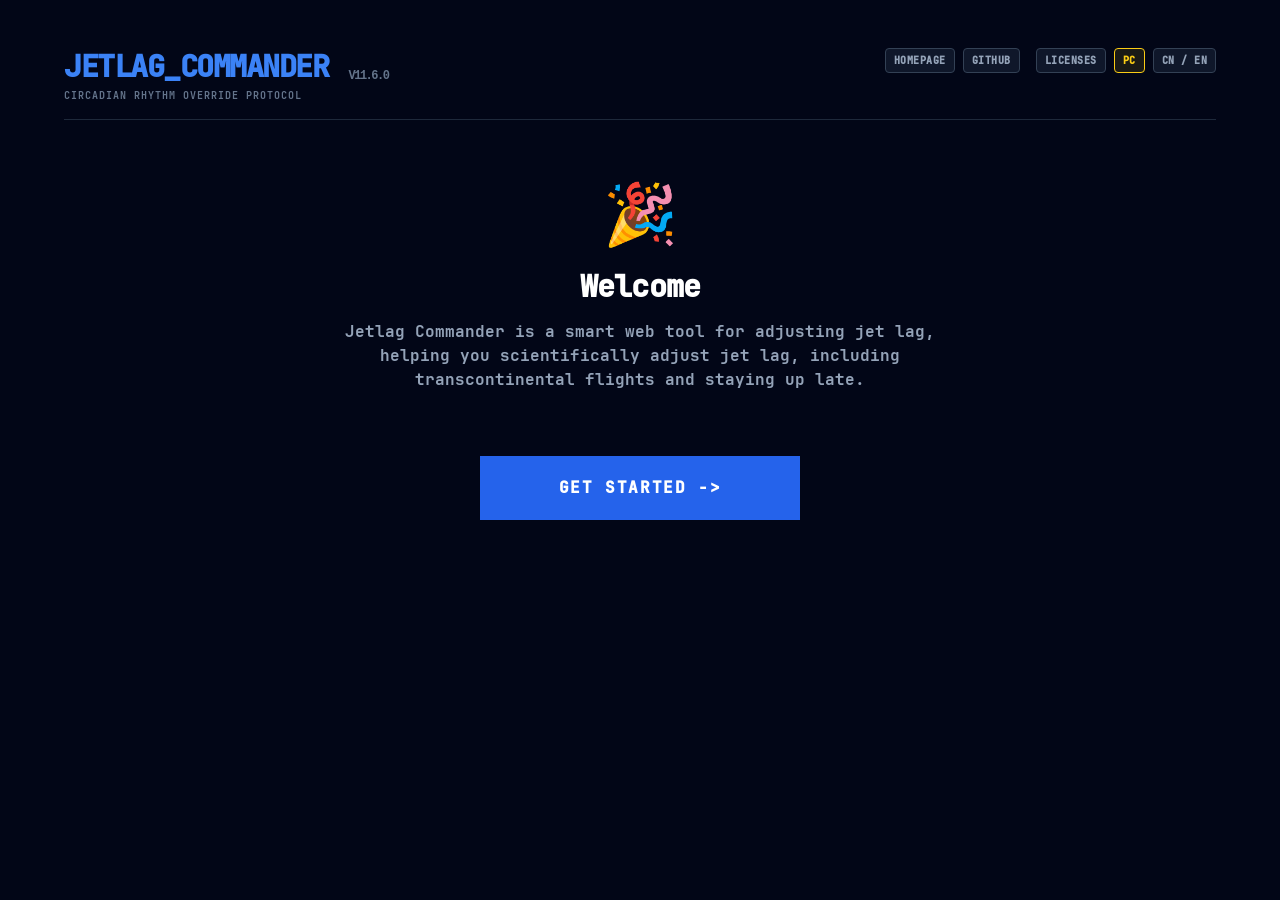
==== commit a13234f6: "Add files via upload" ====
--- a/index.html
+++ b/index.html
@@ -494,7 +494,9 @@
             class="text-slate-500 text-[10px] md:text-xs ml-1 align-bottom font-mono">v11.6.0</span></h1>
         <p class="text-[10px] text-slate-500 mt-1 tracking-widest">CIRCADIAN RHYTHM OVERRIDE PROTOCOL</p>
       </div>
-      <div class="flex gap-2">
+      <div class="flex gap-2 items-center">
+        <a href="https://louie1.com" target="_blank" class="header-btn" style="text-decoration: none; display: flex; align-items: center;">HOMEPAGE</a>
+        <a href="https://github.com/MrTangLuyao" target="_blank" class="header-btn mr-2" style="text-decoration: none; display: flex; align-items: center;">GITHUB</a>
         <button id="licenseBtn" onclick="goToView('view-license')" class="header-btn">LICENSES</button>
         <button id="compatBtn" onclick="toggleCompatMode()" class="header-btn">PC</button>
         <button id="langBtn" onclick="toggleLanguage()" class="header-btn">EN / 中</button>
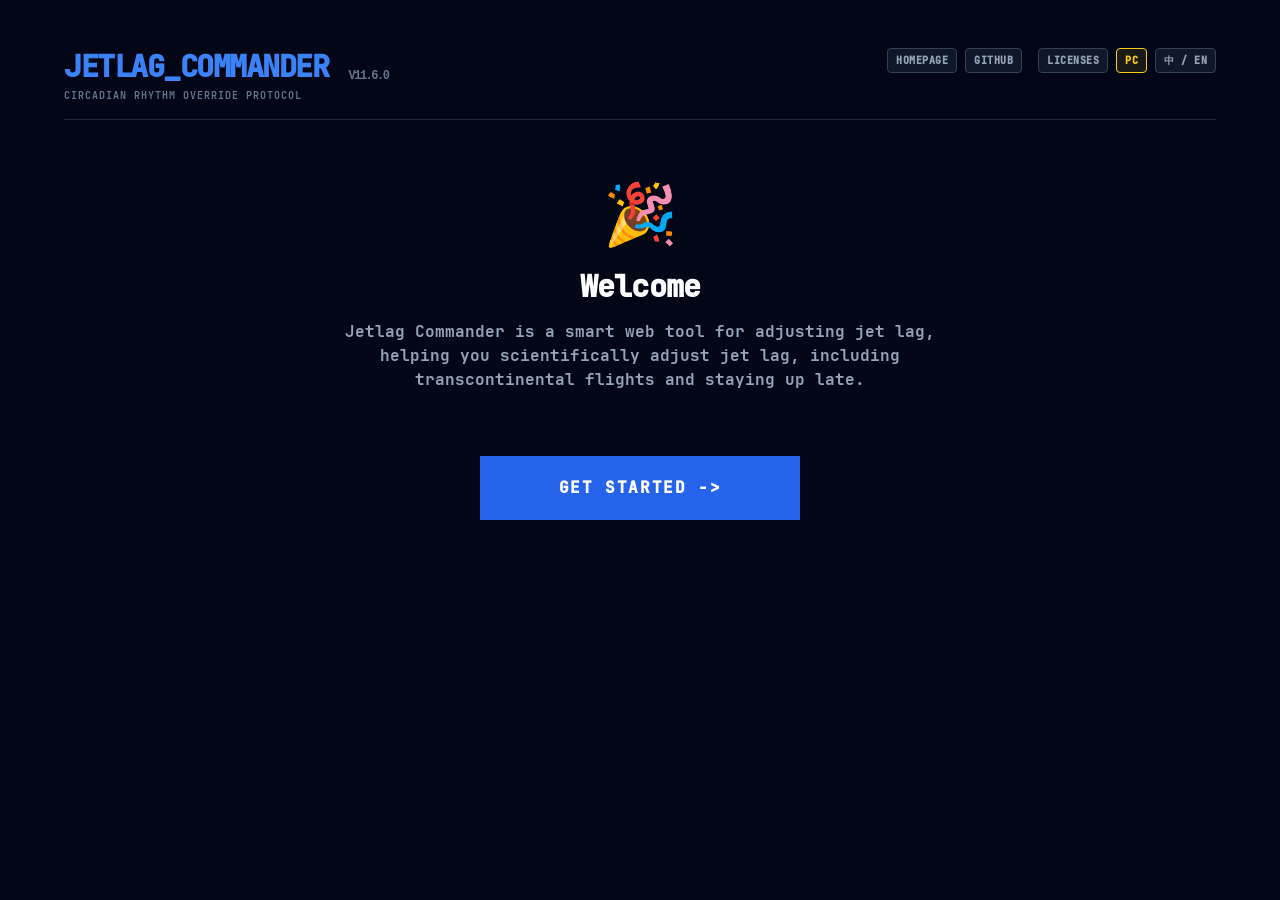
==== commit 262d6bee: "Update index.html" ====
--- a/index.html
+++ b/index.html
@@ -1217,7 +1217,7 @@
     function applyLanguage() {
       const t = translations[currentLang];
       document.querySelectorAll('[data-i18n]').forEach(el => { const key = el.getAttribute('data-i18n'); if (t[key]) el.innerHTML = t[key]; });
-      document.getElementById('langBtn').innerText = currentLang === 'zh' ? 'EN / 中' : 'CN / EN';
+      document.getElementById('langBtn').innerText = currentLang === 'zh' ? 'EN / 中' : '中 / EN';
       if (document.getElementById('view-results').classList.contains('active')) renderTimeline();
 
       if (window.MathJax && document.getElementById('info-math').classList.contains('active')) {
@@ -1460,4 +1460,4 @@
   </script>
 </body>
 
-</html>+</html>
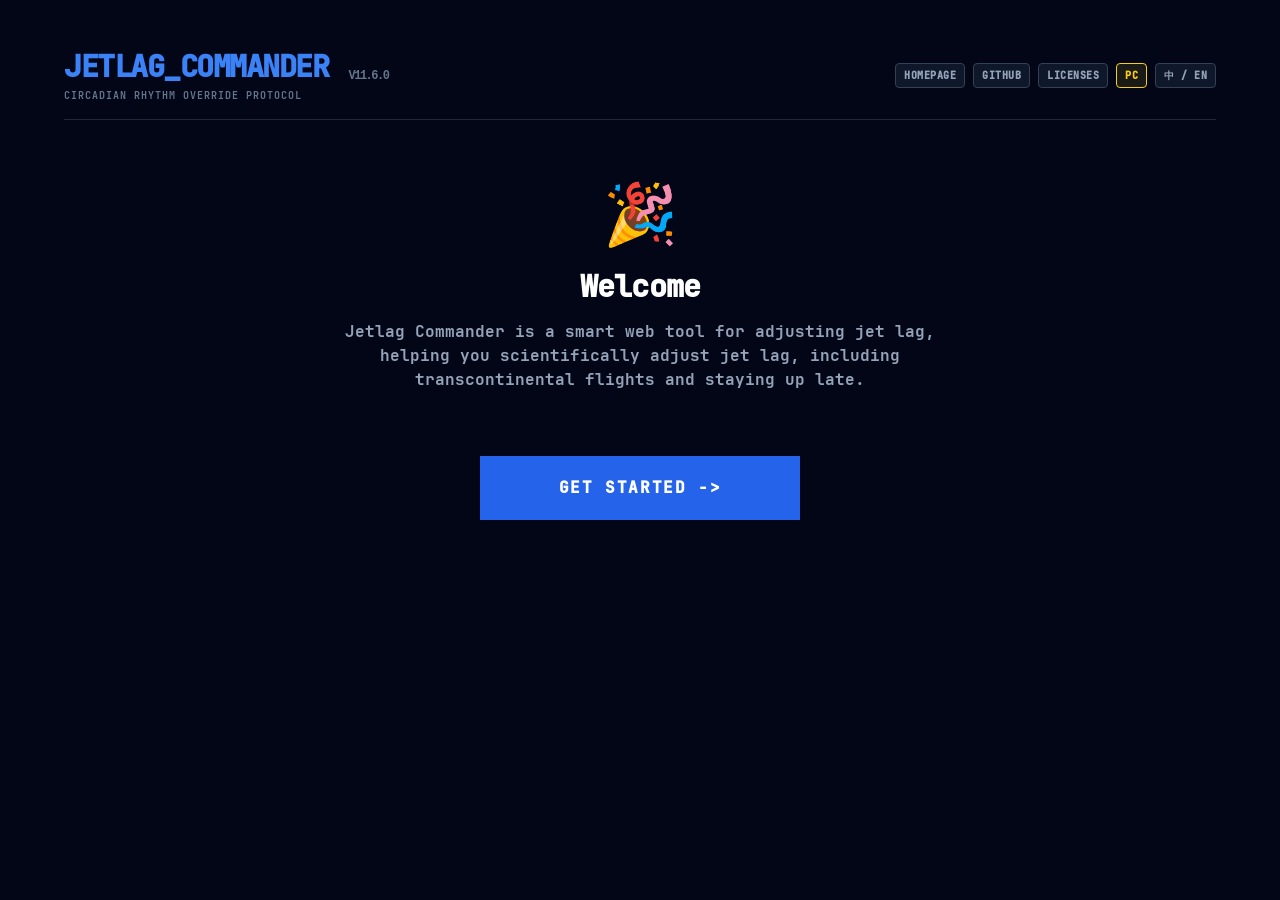
==== commit d332c2e3: "Update index.html" ====
--- a/index.html
+++ b/index.html
@@ -31,11 +31,17 @@
       font-style: normal;
     }
 
+    html, body {
+      overflow-x: hidden;
+      width: 100%;
+      max-width: 100vw;
+      position: relative;
+    }
+
     body {
       font-family: 'JetBrains Mono', "Microsoft YaHei", "PingFang SC", "Helvetica Neue", Helvetica, Arial, sans-serif;
       background-color: #020617;
       color: #e2e8f0;
-      overflow-x: hidden;
       -webkit-tap-highlight-color: transparent;
       -webkit-font-smoothing: antialiased;
       -moz-osx-font-smoothing: grayscale;
@@ -488,15 +494,15 @@
 <body class="min-h-screen flex flex-col items-center justify-start pt-4 pb-12 px-4 md:pt-12">
 
   <div class="w-full max-w-6xl relative">
-    <div class="flex justify-between items-start mb-4 border-b border-slate-800 pb-4 w-full">
+    <div class="flex flex-col md:flex-row justify-between items-start md:items-center mb-4 border-b border-slate-800 pb-4 w-full gap-4">
       <div>
         <h1 class="text-2xl md:text-3xl font-bold text-blue-500 tracking-tighter uppercase">JETLAG_COMMANDER <span
             class="text-slate-500 text-[10px] md:text-xs ml-1 align-bottom font-mono">v11.6.0</span></h1>
         <p class="text-[10px] text-slate-500 mt-1 tracking-widest">CIRCADIAN RHYTHM OVERRIDE PROTOCOL</p>
       </div>
-      <div class="flex gap-2 items-center">
+      <div class="flex flex-wrap gap-2 items-center">
         <a href="https://louie1.com" target="_blank" class="header-btn" style="text-decoration: none; display: flex; align-items: center;">HOMEPAGE</a>
-        <a href="https://github.com/MrTangLuyao" target="_blank" class="header-btn mr-2" style="text-decoration: none; display: flex; align-items: center;">GITHUB</a>
+        <a href="https://github.com/MrTangLuyao" target="_blank" class="header-btn" style="text-decoration: none; display: flex; align-items: center;">GITHUB</a>
         <button id="licenseBtn" onclick="goToView('view-license')" class="header-btn">LICENSES</button>
         <button id="compatBtn" onclick="toggleCompatMode()" class="header-btn">PC</button>
         <button id="langBtn" onclick="toggleLanguage()" class="header-btn">EN / 中</button>
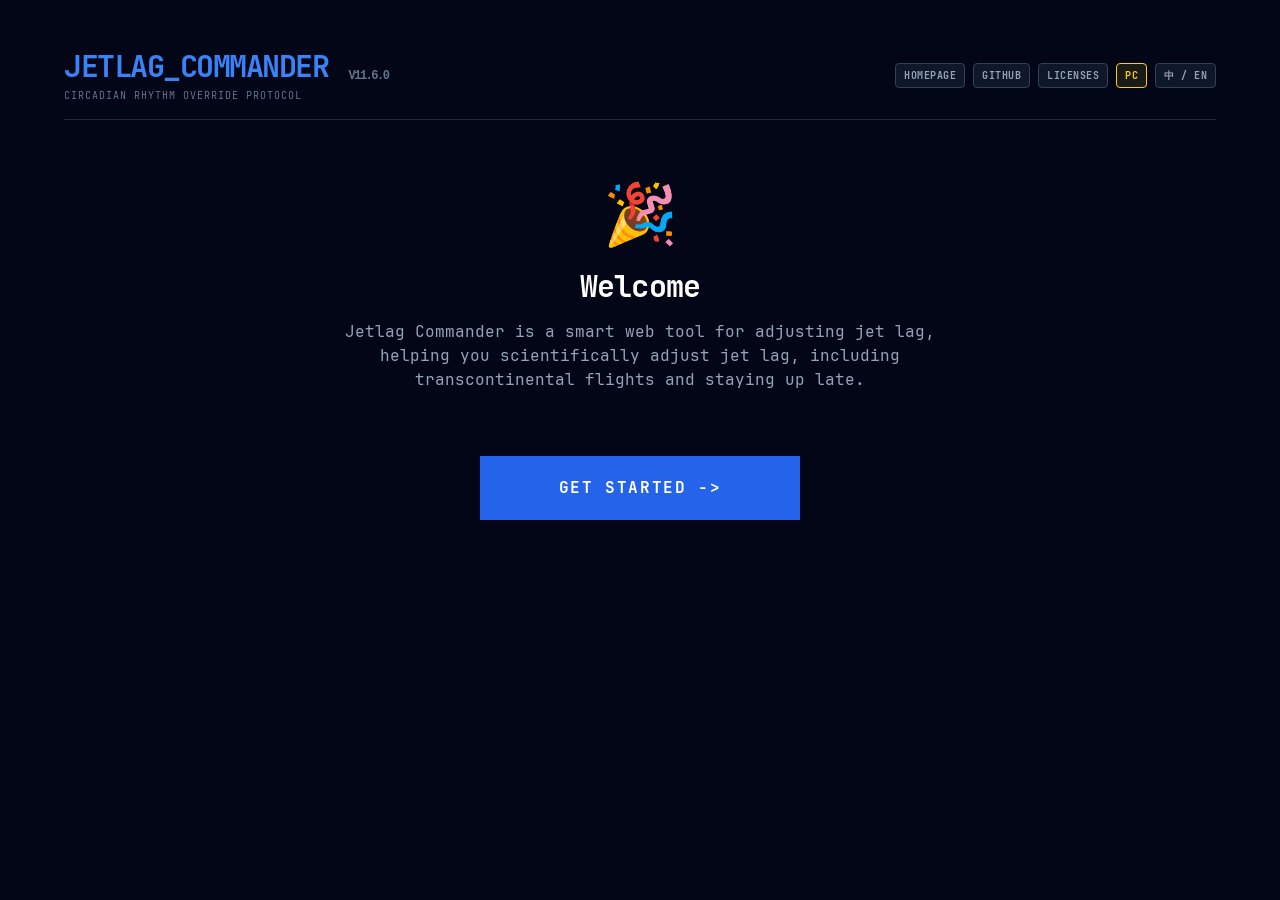
==== commit 19056cb1: "fonts update" ====
--- a/index.html
+++ b/index.html
@@ -5,6 +5,7 @@
   <meta charset="UTF-8">
   <meta name="viewport" content="width=device-width, initial-scale=1.0, maximum-scale=1.0, user-scalable=no">
   <title>JETLAG COMMANDER // v11.6.0 // OFFLINE_EDITION</title>
+  <link rel="stylesheet" href="lib/fonts.css">
   <script src="lib/tailwindcss.js"></script>
   <script src="lib/luxon.min.js"></script>
   <script>
@@ -24,11 +25,9 @@
     /* -----------------------
        FONT & RESET
        ----------------------- */
-    @font-face {
-      font-family: 'JetBrains Mono';
-      src: url('lib/JetBrainsMono-Bold.woff2') format('woff2');
-      font-weight: normal;
-      font-style: normal;
+    :root {
+      /* 修改此处数值调整整体字重 (建议范围: 200 - 400) */
+      --ui-font-weight: 300;
     }
 
     html, body {
@@ -40,12 +39,12 @@
 
     body {
       font-family: 'JetBrains Mono', "Microsoft YaHei", "PingFang SC", "Helvetica Neue", Helvetica, Arial, sans-serif;
+      font-weight: var(--ui-font-weight);
       background-color: #020617;
       color: #e2e8f0;
       -webkit-tap-highlight-color: transparent;
       -webkit-font-smoothing: antialiased;
       -moz-osx-font-smoothing: grayscale;
-      font-weight: 400;
     }
 
     input,
@@ -1466,4 +1465,4 @@
   </script>
 </body>
 
-</html>
+</html>
--- a/lib/fonts.css
+++ b/lib/fonts.css
@@ -0,0 +1,15 @@
+/* 常规体 (Regular 400) */
+@font-face {
+  font-family: 'JetBrains Mono';
+  src: url('JetBrainsMono.woff2') format('woff2');
+  font-weight: 400;
+  font-style: normal;
+}
+
+/* 粗体 (Bold 700) */
+@font-face {
+  font-family: 'JetBrains Mono';
+  src: url('JetBrainsMono-Bold.woff2') format('woff2');
+  font-weight: 700;
+  font-style: normal;
+}
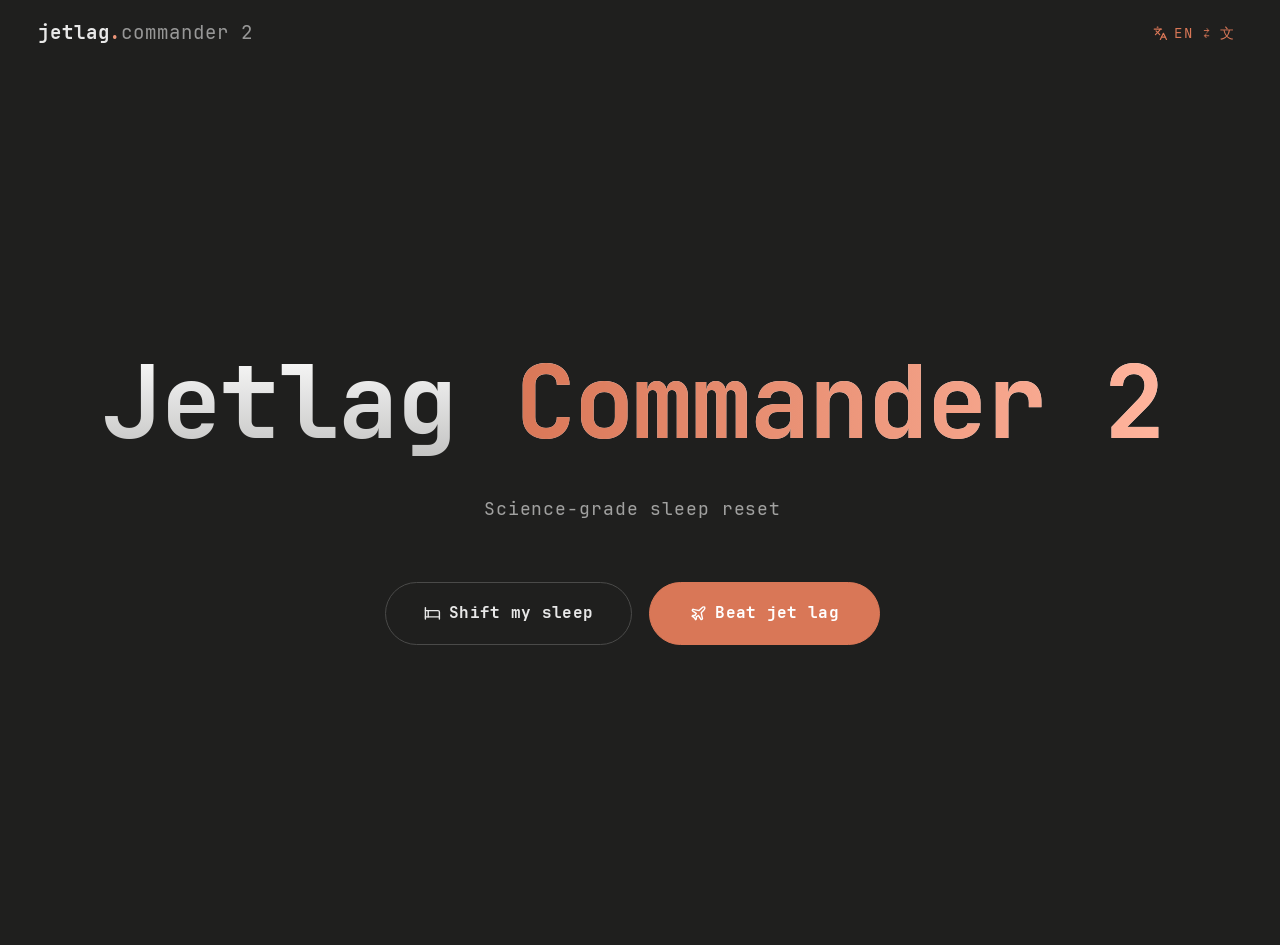
==== commit f2c84628: "update jetlag_commander 2" ====
--- a/index.html
+++ b/index.html
@@ -1,1468 +1,1449 @@
 <!DOCTYPE html>
 <html lang="zh-CN">
-
 <head>
   <meta charset="UTF-8">
-  <meta name="viewport" content="width=device-width, initial-scale=1.0, maximum-scale=1.0, user-scalable=no">
-  <title>JETLAG COMMANDER // v11.6.0 // OFFLINE_EDITION</title>
+  <meta name="viewport" content="width=device-width, initial-scale=1.0, viewport-fit=cover">
+  <title>Jetlag Commander 2</title>
+  <meta name="description" content="科学调整睡眠 · 1–3 天搞定时差。">
+  <meta name="theme-color" content="#1f1f1e">
   <link rel="stylesheet" href="lib/fonts.css">
+  <link rel="stylesheet" href="lib/louie.css">
   <script src="lib/tailwindcss.js"></script>
+  <script src="lib/tailwind.config.js"></script>
   <script src="lib/luxon.min.js"></script>
-  <script>
-    window.MathJax = {
-      tex: {
-        inlineMath: [['$', '$'], ['\\(', '\\)']],
-        displayMath: [['$$', '$$'], ['\\[', '\\]']]
-      },
-      startup: {
-        typeset: false
-      }
-    };
-  </script>
-  <script id="MathJax-script" async src="lib/mathjax/tex-mml-chtml.js"></script>
-
   <style>
-    /* -----------------------
-       FONT & RESET
-       ----------------------- */
-    :root {
-      /* 修改此处数值调整整体字重 (建议范围: 200 - 400) */
-      --ui-font-weight: 300;
-    }
-
-    html, body {
-      overflow-x: hidden;
-      width: 100%;
-      max-width: 100vw;
+    body { -webkit-user-select: none; user-select: none; }
+    input, select, textarea { -webkit-user-select: text; user-select: text; }
+
+    /* ─── HERO ─── */
+    .hero {
+      min-height: 100vh;
+      display: flex; flex-direction: column;
+      align-items: center; justify-content: center;
+      padding: 80px 24px 40px;
+      text-align: center;
+    }
+    .hero h1 {
+      font-size: clamp(48px, 11vw, 96px);
+      font-weight: 800;
+      letter-spacing: -0.02em;
+      line-height: 1.2;
+      margin: 0;
+      padding-bottom: 0.14em;
+      background: linear-gradient(180deg, #ffffff 0%, #b9b9b8 100%);
+      -webkit-background-clip: text; background-clip: text; color: transparent;
+    }
+    .hero h1 .accent-word {
+      display: inline-block;
+      padding-bottom: 0.14em;
+      margin-bottom: -0.14em;
+      background: linear-gradient(90deg, #d97757, #ffb49d);
+      -webkit-background-clip: text; background-clip: text; color: transparent;
+    }
+    .hero .sub {
+      color: var(--muted);
+      font-size: clamp(14px, 2.5vw, 17px);
+      margin-top: 18px; letter-spacing: 0.05em;
+    }
+    .hero .choose {
+      margin-top: 56px;
+      display: flex; flex-wrap: wrap; gap: 16px; justify-content: center;
+    }
+    @media (max-width: 480px) {
+      .hero .choose { flex-direction: column; width: 100%; max-width: 320px; }
+      .hero .choose .mode-pick { width: 100%; min-width: 0; }
+    }
+
+    /* ─── PREPARE (MG-style animation) ─── */
+    .prep-wrap {
+      min-height: 100vh;
+      display: flex; flex-direction: column;
+      align-items: center; justify-content: center;
+      padding: 96px 24px 60px;
+      text-align: center;
+    }
+    .prep-title {
+      font-size: clamp(28px, 5vw, 40px); font-weight: 800;
+      margin: 0 0 12px;
+    }
+    .prep-lede { color: var(--muted); font-size: 14px; margin-bottom: 56px; max-width: 480px; line-height: 1.7; }
+    .prep-row {
+      display: flex; flex-wrap: wrap; gap: 28px; justify-content: center;
+      align-items: stretch;
+      max-width: 800px; margin-bottom: 56px;
+    }
+    /* Position container — also carries the entrance animation. */
+    .prep-slot {
       position: relative;
-    }
-
-    body {
-      font-family: 'JetBrains Mono', "Microsoft YaHei", "PingFang SC", "Helvetica Neue", Helvetica, Arial, sans-serif;
-      font-weight: var(--ui-font-weight);
-      background-color: #020617;
-      color: #e2e8f0;
-      -webkit-tap-highlight-color: transparent;
-      -webkit-font-smoothing: antialiased;
-      -moz-osx-font-smoothing: grayscale;
-    }
-
-    input,
-    select,
-    button {
-      outline: none;
-    }
-
-    /* -----------------------
-       ANIMATIONS
-       ----------------------- */
-    @keyframes fadeInUp {
-      from {
-        opacity: 0;
-        transform: translateY(20px);
-      }
-
-      to {
-        opacity: 1;
-        transform: translateY(0);
-      }
-    }
-
-    @keyframes cyberPulseBlue {
-      0% {
-        box-shadow: 0 0 0 0 rgba(59, 130, 246, 0.4);
-      }
-
-      70% {
-        box-shadow: 0 0 0 10px rgba(59, 130, 246, 0);
-      }
-
-      100% {
-        box-shadow: 0 0 0 0 rgba(59, 130, 246, 0);
-      }
-    }
-
-    @keyframes cyberPulseYellow {
-      0% {
-        box-shadow: 0 0 0 0 rgba(250, 204, 21, 0.5);
-      }
-
-      70% {
-        box-shadow: 0 0 0 15px rgba(250, 204, 21, 0);
-      }
-
-      100% {
-        box-shadow: 0 0 0 0 rgba(250, 204, 21, 0);
-      }
-    }
-
-    .strategy-card,
-    .input-stack,
-    .dir-btn,
-    .q-btn {
-      transition: all 0.2s cubic-bezier(0.4, 0, 0.2, 1);
-    }
-
-    .strategy-card:active,
-    .input-stack:active,
-    .dir-btn:active,
-    .q-btn:active {
-      transform: scale(0.98);
-    }
-
-    /* -----------------------
-       INPUT SYSTEM
-       ----------------------- */
-    .input-stack {
-      position: relative;
+      width: 200px;
+      display: flex;       /* makes the inner card stretch to row height */
+      opacity: 0; transform: translateY(20px) scale(0.95);
+      transition: opacity 0.6s cubic-bezier(0.22,1,0.36,1), transform 0.6s cubic-bezier(0.22,1,0.36,1);
+    }
+    .prep-slot.show { opacity: 1; transform: translateY(0) scale(1); }
+
+    /* The actual visible card. THIS is the click target — full-card hit area,
+     * ripple, hover state. Overflow hidden clips the ripple to its rounded box.
+     */
+    .prep-item {
       flex: 1;
-      height: 50px;
-      background: #1e293b;
-      border: 1px solid #334155;
+      padding: 24px;
+      background: var(--surface); border: 1px solid var(--border);
+      border-radius: 20px;
+      overflow: hidden;
       cursor: pointer;
-    }
-
-    body.mode-overlay .input-stack .display-layer {
+      transition: background-color 0.18s ease, border-color 0.18s ease;
+    }
+    .prep-item:hover {
+      background-color: var(--surface-high); border-color: var(--outline);
+    }
+    .prep-item .pi-art {
+      height: 110px; display: flex; align-items: center; justify-content: center;
+      margin-bottom: 14px;
+      transition: opacity 0.7s cubic-bezier(0.22,1,0.36,1);
+    }
+    .prep-item .pi-art svg { width: 88px; height: 88px; overflow: visible; }
+    .prep-item h4 { font-size: 18px; font-weight: 700; margin: 0 0 6px; color: var(--text); transition: opacity 0.7s ease; }
+    .prep-item p  { font-size: 13px; color: var(--muted); line-height: 1.6; margin: 0; transition: opacity 0.7s ease; }
+
+    /* Gray ripple inside the card. */
+    .prep-item .ripple { background-color: rgba(161, 161, 160, 0.22); }
+
+    /* Dimmed (user declared they don't have this) — fade content and freeze animation. */
+    .prep-item.dimmed .pi-art,
+    .prep-item.dimmed h4,
+    .prep-item.dimmed p { opacity: 0.32; }
+    .prep-item.dimmed .pi-art .steam,
+    .prep-item.dimmed .pi-art .pill-art {
+      animation-play-state: paused;
+    }
+
+    /* Popup — sibling of .prep-item inside .prep-slot. Floats above the card.
+     * Visible whenever the card is hovered, the popup itself is hovered, or
+     * the card is dimmed (the question turns into a recover action).
+     */
+    .prep-toggle {
       position: absolute;
-      top: 0;
-      left: 0;
-      width: 100%;
-      height: 100%;
-      display: flex;
-      align-items: center;
-      justify-content: center;
-      color: #f8fafc;
-      font-weight: bold;
-      text-transform: uppercase;
-      font-size: 1rem;
+      bottom: calc(100% + 10px);
+      left: 50%;
+      padding: 10px 18px;
+      font-family: inherit; font-size: 13px; font-weight: 500;
+      letter-spacing: 0.02em;
+      color: var(--muted); background: var(--surface);
+      border: 1px solid var(--outline); border-radius: 20px;
+      white-space: nowrap;
+      opacity: 0;
+      transform: translate(-50%, 6px) scale(0.96);
+      transition: opacity 0.18s ease,
+                  transform 0.24s cubic-bezier(0.22,1,0.36,1),
+                  color 0.18s ease, background-color 0.18s ease, border-color 0.18s ease;
       pointer-events: none;
-      z-index: 1;
-    }
-
-    body.mode-overlay .input-stack .hybrid-input {
-      position: absolute;
-      top: 0;
-      left: 0;
-      width: 100%;
-      height: 100%;
+      box-shadow: 0 6px 18px rgba(0,0,0,0.18);
+    }
+    /* ::after extends the popup's hit area down 14px into the gap, so the
+     * cursor stays within the :hover region while moving between card & popup.
+     * Explicit pointer-events: auto so it doesn't inherit the parent's `none`.
+     */
+    .prep-toggle::after {
+      content: ""; position: absolute;
+      top: 100%; left: 0; right: 0; height: 14px;
+      pointer-events: auto;
+    }
+    .prep-item:hover ~ .prep-toggle,
+    .prep-item.dimmed ~ .prep-toggle,
+    .prep-toggle:hover {
+      opacity: 1;
+      transform: translate(-50%, 0) scale(1);
+      pointer-events: auto;
+    }
+    .prep-item.dimmed ~ .prep-toggle {
+      color: var(--accent-on); background: var(--accent-dim);
+      border-color: transparent;
+    }
+
+    /* The subtle helper line under the three cards. */
+    .prep-helper {
+      color: var(--muted); font-size: 12.5px; opacity: 0.7;
+      margin: -32px 0 36px; text-align: center; line-height: 1.7;
+      letter-spacing: 0.02em;
+    }
+
+    @media (max-width: 600px) {
+      .prep-slot { width: 100%; max-width: 320px; }
+      .prep-row { gap: 16px; }
+    }
+
+    /* MG animations within each item's SVG */
+    @keyframes steam {
+      0%   { opacity: 0; transform: translateY(8px) scaleX(0.8); }
+      40%  { opacity: 0.7; }
+      100% { opacity: 0; transform: translateY(-22px) scaleX(1.4); }
+    }
+    .steam {
+      transform-origin: center;
+      animation: steam 2.4s ease-in-out infinite;
+    }
+    .steam.s2 { animation-delay: 0.8s; }
+    .steam.s3 { animation-delay: 1.6s; }
+
+    @keyframes pillSpin {
+      0%   { transform: rotate(-12deg); }
+      50%  { transform: rotate(12deg); }
+      100% { transform: rotate(-12deg); }
+    }
+    .pill-art { animation: pillSpin 3s ease-in-out infinite; transform-origin: center; }
+
+    @keyframes breathe {
+      0%, 100% { transform: scale(1); opacity: 0.9; }
+      50%      { transform: scale(1.08); opacity: 1; }
+    }
+    .breathe-ring { animation: breathe 3.5s ease-in-out infinite; transform-origin: center; transform-box: fill-box; }
+
+    /* ─── INPUT (clock dial) ─── */
+    .input-wrap { padding: 96px 24px 80px; max-width: 880px; margin: 0 auto; }
+    .input-wrap h2 { font-size: clamp(28px, 5vw, 40px); font-weight: 800; margin: 0 0 6px; letter-spacing: -0.01em; }
+    .input-wrap .lede { color: var(--muted); font-size: 14px; line-height: 1.7; margin: 0 0 32px; max-width: 560px; }
+
+    .clock-grid {
+      display: grid; grid-template-columns: 1fr 1fr;
+      gap: 28px; align-items: start;
+    }
+    @media (max-width: 720px) { .clock-grid { grid-template-columns: 1fr; gap: 36px; } }
+
+    .clock-card {
+      background: var(--surface); border: 1px solid var(--border);
+      border-radius: 24px; padding: 22px;
+      display: flex; flex-direction: column; align-items: center;
+    }
+    .clock-card .ck-label {
+      font-size: 11px; font-weight: 700; color: var(--muted);
+      letter-spacing: 0.15em; text-transform: uppercase; margin-bottom: 4px;
+    }
+    .clock-card .ck-times {
+      display: flex; gap: 18px; align-items: baseline;
+      margin-bottom: 14px; font-feature-settings: "tnum";
+    }
+    .clock-card .ck-times .ck-cell { text-align: center; }
+    .clock-card .ck-times .ck-cell .lbl { font-size: 10px; color: var(--muted); letter-spacing: 0.15em; text-transform: uppercase; }
+    .clock-card .ck-times .ck-cell .val { font-size: 26px; font-weight: 700; color: var(--accent-on); font-variant-numeric: tabular-nums; }
+    .clock-card .ck-hint { font-size: 11px; color: var(--muted); margin-top: 12px; text-align: center; line-height: 1.6; }
+
+    .clock-svg {
+      width: 260px; height: 260px; touch-action: none;
+      display: block;
+    }
+    .ck-tick { stroke: var(--border); }
+    .ck-tick.major { stroke: var(--outline); }
+    .ck-numeral {
+      fill: var(--muted); font-size: 11px;
+      font-family: 'JetBrains Mono', monospace; font-weight: 500;
+      letter-spacing: 0.06em; opacity: 0.65;
+      font-feature-settings: "tnum";
+    }
+    .ck-arc { fill: none; stroke: var(--accent); stroke-width: 14; stroke-linecap: round; }
+    .ck-handle {
+      fill: var(--bg); stroke: var(--accent-on); stroke-width: 3;
+      cursor: grab; transition: transform 0.1s ease;
+    }
+    .ck-handle:active { cursor: grabbing; }
+    .ck-center { fill: var(--surface-high); }
+
+    /* Jetlag inputs */
+    .jet-grid {
+      display: grid; grid-template-columns: 1fr 1fr;
+      gap: 16px; margin-bottom: 24px;
+    }
+    @media (max-width: 540px) { .jet-grid { grid-template-columns: 1fr; } }
+
+    .row-actions { display: flex; flex-wrap: wrap; gap: 12px; margin-top: 28px; }
+
+    /* ─── PLAN view ─── */
+    .plan-wrap { padding: 96px 24px 80px; max-width: 880px; margin: 0 auto; }
+
+    /* The three action buttons at the bottom of a plan share a min-width
+     * so they read as a balanced trio regardless of label length. */
+    .plan-actions { gap: 12px; justify-content: center; flex-wrap: wrap; }
+    .plan-actions .plan-action-btn { min-width: 160px; }
+    @media (max-width: 540px) {
+      .plan-actions .plan-action-btn { min-width: 140px; flex: 1 1 100%; }
+    }
+
+    /* ─── Info modal (mindset, etc.) ─── */
+    .info-modal {
+      position: fixed; inset: 0; z-index: 1000;
+      display: none;
+      align-items: center; justify-content: center;
+      background: rgba(0, 0, 0, 0.55);
+      backdrop-filter: blur(4px); -webkit-backdrop-filter: blur(4px);
       opacity: 0;
-      z-index: 10;
-      cursor: pointer;
-      border: none;
-    }
-
-    body.mode-compat .input-stack .display-layer {
-      display: none !important;
-    }
-
-    body.mode-compat .input-stack .hybrid-input {
-      position: relative;
-      width: 100%;
-      height: 100%;
-      opacity: 1 !important;
-      background: #1e293b;
-      color: white;
-      border: none;
+      transition: opacity 0.22s ease;
+    }
+    .info-modal.open { display: flex; opacity: 1; }
+    .info-modal-card {
+      background: var(--surface); border: 1px solid var(--border);
+      border-radius: 20px;
+      padding: 32px 32px 28px;
+      max-width: 360px; width: calc(100% - 48px);
       text-align: center;
-      font-family: inherit;
-      font-weight: bold;
-      font-size: 1rem;
-      cursor: text;
-      color-scheme: dark;
-    }
-
-    .compat-active {
-      border-color: #facc15 !important;
-      color: #facc15 !important;
-      background: rgba(250, 204, 21, 0.1) !important;
-    }
-
-    /* -----------------------
-       LAYOUT & UI
-       ----------------------- */
-    .view-section {
-      display: none;
-      opacity: 0;
-    }
-
-    .view-section.active {
-      display: block;
-      animation: fadeInUp 0.5s cubic-bezier(0.22, 1, 0.36, 1) forwards;
-    }
-
-    .split-input-container {
-      display: flex;
-      flex-direction: column;
-      gap: 8px;
-      background: #020617;
-      border: 1px solid #334155;
-      padding: 12px;
-      box-shadow: 0 4px 6px -1px rgba(0, 0, 0, 0.1);
-    }
-
-    .row-main {
-      display: flex;
-      gap: 8px;
-      width: 100%;
-    }
-
-    .row-zone {
-      width: 100%;
-    }
-
-    .zone-select {
-      width: 100%;
-      height: 40px;
-      background: #0f172a;
-      border: 1px solid #334155;
-      color: #94a3b8;
-      font-size: 0.8rem;
-      padding: 0 12px;
-      text-align: center;
-      border-radius: 0;
-    }
-
-    .zone-select:focus {
-      border-color: #3b82f6;
-    }
-
-    .ampm-toggle {
-      background: #0f172a;
-      border: 1px solid #334155;
-      color: #64748b;
-      cursor: pointer;
-      font-weight: bold;
-      width: 60px;
-      transition: all 0.2s;
-      display: flex;
-      align-items: center;
-      justify-content: center;
-      flex: none;
-    }
-
-    .ampm-toggle.am-active {
-      background: #facc15;
-      color: #000;
-      border-color: #facc15;
-    }
-
-    .ampm-toggle.pm-active {
-      background: #3b82f6;
-      color: #fff;
-      border-color: #3b82f6;
-    }
-
-    .header-btn {
-      text-transform: uppercase;
-      font-size: 10px;
-      border: 1px solid #334155;
-      background: #0f172a;
-      border-radius: 4px;
-      padding: 4px 8px;
-      color: #94a3b8;
-      font-weight: bold;
-      letter-spacing: 0.05em;
-      transition: all 0.2s;
-    }
-
-    .header-btn:hover {
-      color: #3b82f6;
-      border-color: #3b82f6;
-    }
-
-    .radio-hidden {
-      position: absolute;
-      opacity: 0;
-      width: 0;
-      height: 0;
-    }
-
-    .q-label {
-      flex: 1;
-      display: flex;
-    }
-
-    .q-btn {
-      position: relative;
-      background-color: #0f172a;
-      border: 1px solid #334155;
-      padding: 1.5rem 0.5rem;
-      text-align: center;
-      cursor: pointer;
-      width: 100%;
-      display: flex;
-      flex-direction: column;
-      align-items: center;
-      justify-content: center;
-      min-height: 100px;
-      height: 100%;
-    }
-
-    .q-btn:hover {
-      background-color: #1e293b;
-      border-color: #475569;
-    }
-
-    .q-btn-title {
-      font-weight: bold;
-      font-size: 1rem;
-      margin-bottom: 0.25rem;
-      color: #e2e8f0;
-    }
-
-    .q-btn-sub {
-      font-size: 0.75rem;
-      color: #64748b;
-    }
-
-    .radio-hidden:checked+.q-btn {
-      background-color: #1e3a8a;
-      border-color: #60a5fa;
-      color: white;
-    }
-
-    .radio-hidden:checked+.q-btn .q-btn-title {
-      color: #ffffff;
-    }
-
-    .radio-hidden:checked+.q-btn .q-btn-sub {
-      color: #bfdbfe;
-    }
-
-    .radio-hidden:checked+.q-btn::after {
-      content: 'SELECTED';
-      position: absolute;
-      top: 0;
-      right: 0;
-      background: #60a5fa;
-      color: #0f172a;
-      font-size: 0.65rem;
-      font-weight: bold;
-      padding: 2px 6px;
-    }
-
-    .days-input {
-      background: #000;
-      border: 1px solid #475569;
-      color: white;
-      width: 50px;
-      text-align: center;
-      padding: 6px;
-      font-size: 0.9rem;
-      margin: 0 8px;
-    }
-
-    .days-input:focus {
-      border-color: #3b82f6;
-    }
-
-    .action-btn {
-      width: 100%;
-      background-color: #2563eb;
-      color: white;
-      font-weight: bold;
-      padding: 1.25rem;
-      text-transform: uppercase;
-      letter-spacing: 0.1em;
-      transition: all 0.2s;
-      animation: cyberPulseBlue 3s infinite;
-      margin-top: 1rem;
-    }
-
-    .action-btn:hover {
-      background-color: #3b82f6;
-      animation: none;
-      transform: translateY(-1px);
-    }
-
-    .action-btn:active {
-      transform: scale(0.98);
-    }
-
-    .info-trigger {
-      font-size: 0.7rem;
-      color: #475569;
-      text-decoration: none;
-      margin-left: 8px;
-      cursor: pointer;
-      border: 1px solid #334155;
-      padding: 2px 6px;
-      border-radius: 4px;
-      transition: all 0.2s;
-      display: inline-block;
-    }
-
-    .info-trigger:hover {
-      color: #facc15;
-      border-color: #facc15;
-    }
-
-    .hard-card {
-      background-color: #0f172a;
-      border: 1px solid #334155;
-    }
-
-    .sleep-border {
-      border-left: 4px solid #3b82f6;
-    }
-
-    .wake-border {
-      border-left: 4px solid #facc15;
-    }
-
-    .display-select {
-      background-color: #0f172a;
-      color: #3b82f6;
-      border: 1px solid #334155;
-      font-size: 0.75rem;
-      padding: 4px 8px;
-    }
-
-    .kb-header {
-      color: #3b82f6;
-      font-weight: bold;
-      font-size: 0.8rem;
-      border-bottom: 1px solid #334155;
-      padding-bottom: 0.5rem;
-      margin-bottom: 1rem;
-    }
-
-    .kb-title {
-      color: #fff;
-      font-weight: bold;
-      margin-bottom: 0.5rem;
-      font-size: 1.1rem;
-    }
-
-    .kb-text {
-      color: #94a3b8;
-      font-size: 0.85rem;
-      line-height: 1.6;
-      margin-bottom: 1.5rem;
-    }
-
-    .anim-stagger {
-      opacity: 0;
-      animation: fadeInUp 0.5s cubic-bezier(0.22, 1, 0.36, 1) forwards;
-    }
-
-    .flow-container {
-      display: none;
-    }
-
-    .flow-container.active-flow {
-      display: block;
-      animation: fadeInUp 0.3s forwards;
-    }
-
-    .math-block {
-      background: #0f172a;
-      border: 1px solid #334155;
-      padding: 1.25rem;
-      border-radius: 6px;
-      margin-bottom: 1rem;
-    }
-
-    .math-title {
-      color: #facc15;
-      font-weight: bold;
-      font-size: 0.95rem;
-      margin-bottom: 0.75rem;
-      display: flex;
-      align-items: center;
-      border-bottom: 1px solid #1e293b;
-      padding-bottom: 6px;
-    }
-
-    .math-desc {
-      color: #94a3b8;
-      font-size: 0.85rem;
-    }
-
-    .math-formula {
-      padding: 10px 0;
-      display: flex;
-      justify-content: center;
-      background: #020617;
-      border-radius: 4px;
-      margin: 10px 0;
+      box-shadow: 0 12px 40px rgba(0, 0, 0, 0.45);
+      transform: translateY(8px) scale(0.97);
+      transition: transform 0.26s cubic-bezier(0.22,1,0.36,1);
+    }
+    .info-modal.open .info-modal-card { transform: translateY(0) scale(1); }
+    .info-modal-text {
+      color: var(--text); font-size: 15px; line-height: 1.7;
+      margin: 0 0 24px;
     }
   </style>
 </head>
-
-<body class="min-h-screen flex flex-col items-center justify-start pt-4 pb-12 px-4 md:pt-12">
-
-  <div class="w-full max-w-6xl relative">
-    <div class="flex flex-col md:flex-row justify-between items-start md:items-center mb-4 border-b border-slate-800 pb-4 w-full gap-4">
-      <div>
-        <h1 class="text-2xl md:text-3xl font-bold text-blue-500 tracking-tighter uppercase">JETLAG_COMMANDER <span
-            class="text-slate-500 text-[10px] md:text-xs ml-1 align-bottom font-mono">v11.6.0</span></h1>
-        <p class="text-[10px] text-slate-500 mt-1 tracking-widest">CIRCADIAN RHYTHM OVERRIDE PROTOCOL</p>
+<body class="antialiased min-h-screen">
+
+  <nav id="navbar">
+    <div>
+      <button id="brand-btn" class="ripple-surface" type="button" onclick="showView('home')">
+        <span class="b-static">jetlag</span><span class="b-dot">.</span><span class="b-page">commander 2</span>
+      </button>
+    </div>
+    <div class="nav-right">
+      <button id="lang-toggle" class="ripple-surface" onclick="toggleLang()">
+        <svg width="14" height="14" viewBox="0 0 24 24" fill="none" stroke="currentColor" stroke-width="2" stroke-linecap="round" stroke-linejoin="round"><path d="m5 8 6 6"/><path d="m4 14 6-6 2-3"/><path d="M2 5h12"/><path d="M7 2h1"/><path d="m22 22-5-10-5 10"/><path d="M14 18h6"/></svg>
+        <span id="lang-label">EN ⇄ 文</span>
+      </button>
+    </div>
+  </nav>
+
+  <!-- ─── HOME ─── -->
+  <main id="view-home" class="view active">
+    <section class="hero">
+      <h1>Jetlag <span class="accent-word">Commander 2</span></h1>
+      <p class="sub" data-i18n="hero-sub">科学调整睡眠</p>
+      <div class="choose">
+        <button class="btn-ghost btn-hero ripple-surface" onclick="startFlow('sleep')">
+          <svg width="16" height="16" viewBox="0 0 24 24" fill="none" stroke="currentColor" stroke-width="2" stroke-linecap="round" stroke-linejoin="round"><path d="M2 4v16"/><path d="M2 8h18a2 2 0 0 1 2 2v10"/><path d="M2 17h20"/><path d="M6 8v9"/></svg>
+          <span data-i18n="home-sleep">我要调整睡眠</span>
+        </button>
+        <button class="btn-primary btn-hero ripple-surface ripple-primary" onclick="startFlow('jet')">
+          <svg width="16" height="16" viewBox="0 0 24 24" fill="none" stroke="currentColor" stroke-width="2" stroke-linecap="round" stroke-linejoin="round"><path d="M17.8 19.2 16 11l3.5-3.5C21 6 21.5 4 21 3c-1-.5-3 0-4.5 1.5L13 8 4.8 6.2c-.5-.1-.9.1-1.1.5l-.3.5c-.2.5-.1 1 .3 1.3L9 12l-2 3H4l-1 1 3 2 2 3 1-1v-3l3-2 3.5 5.3c.3.4.8.5 1.3.3l.5-.2c.4-.3.6-.7.5-1.2z"/></svg>
+          <span data-i18n="home-jet">我要倒时差</span>
+        </button>
       </div>
-      <div class="flex flex-wrap gap-2 items-center">
-        <a href="https://louie1.com" target="_blank" class="header-btn" style="text-decoration: none; display: flex; align-items: center;">HOMEPAGE</a>
-        <a href="https://github.com/MrTangLuyao" target="_blank" class="header-btn" style="text-decoration: none; display: flex; align-items: center;">GITHUB</a>
-        <button id="licenseBtn" onclick="goToView('view-license')" class="header-btn">LICENSES</button>
-        <button id="compatBtn" onclick="toggleCompatMode()" class="header-btn">PC</button>
-        <button id="langBtn" onclick="toggleLanguage()" class="header-btn">EN / 中</button>
+    </section>
+  </main>
+
+  <!-- ─── PREPARE (MG animation) ─── -->
+  <section id="view-prep" class="view">
+    <div class="prep-wrap">
+      <h2 class="prep-title" data-i18n="prep-title">开始之前，请准备好</h2>
+      <p class="prep-lede" data-i18n="prep-lede">这三样东西，能帮助你完成一次干净的节律重置。</p>
+
+      <div class="prep-row">
+        <div class="prep-slot" id="prep-1">
+          <div class="prep-item ripple-surface" data-item="coffee" onclick="togglePrepItem('coffee')">
+            <div class="pi-art">
+              <svg viewBox="0 0 100 100" aria-hidden="true">
+                <!-- steam -->
+                <ellipse class="steam"    cx="42" cy="20" rx="3" ry="6" fill="#ffb49d" opacity="0.0"/>
+                <ellipse class="steam s2" cx="52" cy="18" rx="3" ry="6" fill="#ffb49d" opacity="0.0"/>
+                <ellipse class="steam s3" cx="62" cy="20" rx="3" ry="6" fill="#ffb49d" opacity="0.0"/>
+                <!-- cup body -->
+                <path d="M22 38 H72 L68 82 Q66 90 58 90 H36 Q28 90 26 82 Z" fill="#2a2a29" stroke="#ffb49d" stroke-width="2.5"/>
+                <!-- coffee surface -->
+                <ellipse cx="47" cy="40" rx="24" ry="5.5" fill="#d97757"/>
+                <!-- handle -->
+                <path d="M72 50 Q86 50 86 62 Q86 74 72 74" fill="none" stroke="#ffb49d" stroke-width="2.5" stroke-linecap="round"/>
+                <!-- saucer -->
+                <ellipse cx="47" cy="92" rx="34" ry="4" fill="#333332"/>
+              </svg>
+            </div>
+            <h4 data-i18n="prep-coffee-h">一杯咖啡</h4>
+            <p data-i18n="prep-coffee-p">让我们更清醒。</p>
+          </div>
+          <div class="prep-toggle" data-i18n="prep-q-coffee">没有咖啡？</div>
+        </div>
+
+        <div class="prep-slot" id="prep-2">
+          <div class="prep-item ripple-surface" data-item="melatonin" onclick="togglePrepItem('melatonin')">
+            <div class="pi-art">
+              <svg viewBox="0 0 100 100" aria-hidden="true">
+                <g class="pill-art">
+                  <!-- pill body -->
+                  <rect x="14" y="38" width="72" height="24" rx="12" fill="#2a2a29" stroke="#ffb49d" stroke-width="2.5"/>
+                  <rect x="14" y="38" width="36" height="24" rx="12" fill="#d97757" stroke="#ffb49d" stroke-width="2.5"/>
+                  <!-- highlight -->
+                  <rect x="20" y="42" width="22" height="4" rx="2" fill="#ffd0bb" opacity="0.6"/>
+                </g>
+                <!-- sparkle dots -->
+                <circle cx="20" cy="22" r="1.5" fill="#ffb49d" opacity="0.7"/>
+                <circle cx="82" cy="80" r="1.5" fill="#ffb49d" opacity="0.7"/>
+                <circle cx="84" cy="20" r="1" fill="#ffb49d" opacity="0.5"/>
+                <circle cx="18" cy="78" r="1" fill="#ffb49d" opacity="0.5"/>
+              </svg>
+            </div>
+            <h4 data-i18n="prep-pill-h">一颗褪黑素</h4>
+            <p data-i18n="prep-pill-p">约0.5mg，给你一个好睡眠。</p>
+          </div>
+          <div class="prep-toggle" data-i18n="prep-q-melatonin">没有褪黑素？</div>
+        </div>
+
+        <div class="prep-slot" id="prep-3">
+          <div class="prep-item ripple-surface" data-item="mind" onclick="togglePrepItem('mind')">
+            <div class="pi-art">
+              <svg viewBox="0 0 100 100" aria-hidden="true">
+                <circle class="amb-r amb-r3" cx="50" cy="50" r="7" fill="none" stroke="#ffb49d" stroke-width="1.4"/>
+                <circle class="amb-r amb-r2" cx="50" cy="50" r="7" fill="none" stroke="#ffb49d" stroke-width="1.4"/>
+                <circle class="amb-r amb-r1" cx="50" cy="50" r="7" fill="none" stroke="#ffb49d" stroke-width="1.4"/>
+                <circle class="amb-core" cx="50" cy="50" r="6" fill="#d97757"/>
+              </svg>
+            </div>
+            <h4 data-i18n="prep-mind-h">一份好心态</h4>
+            <p data-i18n="prep-mind-p">相信自己，保持良好的精神状态。</p>
+          </div>
+          <div class="prep-toggle" data-i18n="prep-q-mind">没有好心态？</div>
+        </div>
+      </div>
+
+      <p class="prep-helper" data-i18n="prep-helper">没有这些？没关系，点击它们让我知道。</p>
+
+      <div style="display:flex; gap:12px; flex-wrap:wrap; justify-content:center;">
+        <button class="btn-ghost ripple-surface" onclick="showView('home')">
+          <svg width="14" height="14" viewBox="0 0 24 24" fill="none" stroke="currentColor" stroke-width="2" stroke-linecap="round" stroke-linejoin="round"><polyline points="15 18 9 12 15 6"/></svg>
+          <span data-i18n="back">返回</span>
+        </button>
+        <button id="prep-next" class="btn-primary ripple-surface ripple-primary" onclick="afterPrep()">
+          <span data-i18n="prep-ready">准备好了，开始</span>
+          <svg width="14" height="14" viewBox="0 0 24 24" fill="none" stroke="currentColor" stroke-width="2.5" stroke-linecap="round" stroke-linejoin="round"><line x1="5" y1="12" x2="19" y2="12"/><polyline points="12 5 19 12 12 19"/></svg>
+        </button>
       </div>
     </div>
-
-    <div id="progress-container" class="w-full h-1 bg-slate-900 mb-8 hidden rounded-full overflow-hidden">
-      <div id="progress-bar"
-        class="h-full bg-blue-500 transition-all duration-700 ease-out w-0 shadow-[0_0_10px_rgba(59,130,246,0.8)]">
+  </section>
+
+  <!-- ─── INPUT: SLEEP ─── -->
+  <section id="view-input-sleep" class="view">
+    <div class="input-wrap">
+      <button class="btn-ghost ripple-surface" onclick="showView('home')" style="margin-bottom: 16px;">
+        <svg width="14" height="14" viewBox="0 0 24 24" fill="none" stroke="currentColor" stroke-width="2" stroke-linecap="round" stroke-linejoin="round"><polyline points="15 18 9 12 15 6"/></svg>
+        <span data-i18n="back">返回</span>
+      </button>
+      <h2 data-i18n="sleep-h">调整你的睡眠</h2>
+      <p class="lede" data-i18n="sleep-lede">拖动表盘上两个把手 —— 一边是你"现在"的入睡 / 起床时间，一边是你"想要"的目标。算法会自动决定 1–3 天怎么走。</p>
+
+      <div class="clock-grid">
+        <div class="clock-card">
+          <div class="ck-label" data-i18n="ck-now">CURRENT · 现在</div>
+          <div class="ck-times">
+            <div class="ck-cell"><div class="lbl" data-i18n="ck-sleep">SLEEP</div><div class="val" id="now-sleep-val">03:00</div></div>
+            <div class="ck-cell"><div class="lbl" data-i18n="ck-wake">WAKE</div><div class="val" id="now-wake-val">11:00</div></div>
+          </div>
+          <svg class="clock-svg" id="clock-now" viewBox="-150 -150 300 300"></svg>
+          <div class="ck-hint" data-i18n="ck-hint">⬤ 拖动表盘两端调整 · 15 分钟为一档</div>
+        </div>
+        <div class="clock-card">
+          <div class="ck-label" data-i18n="ck-tgt">TARGET · 目标</div>
+          <div class="ck-times">
+            <div class="ck-cell"><div class="lbl" data-i18n="ck-sleep">SLEEP</div><div class="val" id="tgt-sleep-val">23:00</div></div>
+            <div class="ck-cell"><div class="lbl" data-i18n="ck-wake">WAKE</div><div class="val" id="tgt-wake-val">07:00</div></div>
+          </div>
+          <svg class="clock-svg" id="clock-tgt" viewBox="-150 -150 300 300"></svg>
+          <div class="ck-hint" data-i18n="ck-hint">⬤ 拖动表盘两端调整 · 15 分钟为一档</div>
+        </div>
+      </div>
+
+      <div class="row-actions">
+        <button class="btn-primary ripple-surface ripple-primary" onclick="generateSleep()">
+          <span data-i18n="generate">生成行动计划</span>
+          <svg width="14" height="14" viewBox="0 0 24 24" fill="none" stroke="currentColor" stroke-width="2.5" stroke-linecap="round" stroke-linejoin="round"><line x1="5" y1="12" x2="19" y2="12"/><polyline points="12 5 19 12 12 19"/></svg>
+        </button>
       </div>
     </div>
-
-    <div id="view-welcome" class="view-section active text-center py-12 max-w-2xl mx-auto">
-      <div class="text-6xl mb-6 animate-bounce">🎉</div>
-      <h2 class="text-3xl font-bold text-white mb-4 tracking-tight" data-i18n="welcome_title">欢迎</h2>
-      <p class="text-slate-400 mb-12 px-4 leading-relaxed text-sm md:text-base" data-i18n="welcome_desc">
-        Jetlag Commander 是一个智能调节时差的网页,帮助你科学的倒时差,包括跨国飞行以及熬夜造成的时差。
-      </p>
-      <button onclick="goToView(1)" class="action-btn max-w-xs mx-auto" data-i18n="btn_start">GET STARTED -></button>
-    </div>
-
-    <div id="view-license" class="view-section max-w-2xl mx-auto pt-4">
-      <h2 class="kb-header">COMPLIANCE // OPEN SOURCE LICENSES</h2>
-      <div class="space-y-6">
+  </section>
+
+  <!-- ─── INPUT: JETLAG ─── -->
+  <section id="view-input-jet" class="view">
+    <div class="input-wrap">
+      <button class="btn-ghost ripple-surface" onclick="showView('home')" style="margin-bottom: 16px;">
+        <svg width="14" height="14" viewBox="0 0 24 24" fill="none" stroke="currentColor" stroke-width="2" stroke-linecap="round" stroke-linejoin="round"><polyline points="15 18 9 12 15 6"/></svg>
+        <span data-i18n="back">返回</span>
+      </button>
+      <h2 data-i18n="jet-h">倒时差</h2>
+      <p class="lede" data-i18n="jet-lede">左侧为你在家的睡眠节律，右侧为到达后想要的节律。</p>
+
+      <div class="jet-grid">
         <div>
-          <h4 class="text-white font-bold text-sm mb-2">Tailwind CSS</h4>
-          <p class="text-[10px] text-slate-500 font-mono">MIT License | Copyright (c) Tailwind Labs, Inc.</p>
+          <label class="field-label" data-i18n="jet-from">出发地</label>
+          <select id="jet-from" class="field-select"></select>
         </div>
         <div>
-          <h4 class="text-white font-bold text-sm mb-2">Luxon.js</h4>
-          <p class="text-[10px] text-slate-500 font-mono">MIT License | Copyright (c) 2017 Isaac Cambron</p>
+          <label class="field-label" data-i18n="jet-to">目的地</label>
+          <select id="jet-to" class="field-select"></select>
         </div>
-        <div>
-          <h4 class="text-white font-bold text-sm mb-2">JetBrains Mono</h4>
-          <p class="text-[10px] text-slate-500 font-mono">SIL Open Font License 1.1 | Copyright (c) 2020 JetBrains
-            s.r.o.</p>
-        </div>
-        <div>
-          <h4 class="text-white font-bold text-sm mb-2">MathJax</h4>
-          <p class="text-[10px] text-slate-500 font-mono">Apache License 2.0 | Copyright (c) The MathJax Consortium</p>
+        <div style="grid-column: 1 / -1;">
+          <label class="field-label" data-i18n="jet-arrive">到达时间（目的地当地）</label>
+          <input id="jet-arrive" type="datetime-local" class="field-input">
         </div>
       </div>
-      <button onclick="goToView(1)" class="action-btn mt-8 bg-slate-800 hover:bg-slate-700" style="animation: none;"
-        data-i18n="btn_return">&lt;&lt; RETURN</button>
-    </div>
-
-    <div id="view-inputs" class="view-section max-w-2xl mx-auto">
-      <h3 class="text-blue-500 text-xs font-bold uppercase mb-6 tracking-widest border-l-2 border-blue-500 pl-3">Phase
-        1: Data Injection</h3>
-      <div class="space-y-8">
-        <div class="space-y-2">
-          <label class="text-xs font-bold text-slate-500 uppercase flex items-center justify-start">
-            <span data-i18n="step1">Step 1: 上一次入睡时间</span>
-            <span class="info-trigger" onclick="goToView('info-sleep')" data-i18n="btn_what">[?] 这是什么</span>
-          </label>
-          <div class="split-input-container">
-            <div class="row-main">
-              <div class="input-stack">
-                <span id="sleepDateDisplay" class="display-layer">-- MMM</span>
-                <input type="date" id="sleepDate" class="hybrid-input"
-                  oninput="updateDateDisplay(this, 'sleepDateDisplay')">
-              </div>
-              <div class="input-stack">
-                <span id="sleepTimeDisplay" class="display-layer">--:--</span>
-                <input type="time" id="sleepTime" class="hybrid-input"
-                  oninput="updateTimeDisplay(this, 'sleepTimeDisplay'); syncAMPM('sleepTime', 'sleepAMPM')"
-                  onchange="updateTimeDisplay(this, 'sleepTimeDisplay'); syncAMPM('sleepTime', 'sleepAMPM')">
-              </div>
-              <button id="sleepAMPM" class="ampm-toggle" onclick="toggleAMPM('sleepAMPM')">AM</button>
-            </div>
-            <div class="row-zone"><select id="sleepZone" class="zone-select"></select></div>
-          </div>
-        </div>
-
-        <div class="space-y-2">
-          <label class="text-xs font-bold text-slate-500 uppercase flex items-center justify-start">
-            <span data-i18n="step2">Step 2: 上一次起床时间</span>
-            <span class="info-trigger" onclick="goToView('info-wake')" data-i18n="btn_what">[?] 这是什么</span>
-          </label>
-          <div class="split-input-container">
-            <div class="row-main">
-              <div class="input-stack">
-                <span id="wakeDateDisplay" class="display-layer">-- MMM</span>
-                <input type="date" id="wakeDate" class="hybrid-input"
-                  oninput="updateDateDisplay(this, 'wakeDateDisplay')">
-              </div>
-              <div class="input-stack">
-                <span id="wakeTimeDisplay" class="display-layer">--:--</span>
-                <input type="time" id="wakeTime" class="hybrid-input"
-                  oninput="updateTimeDisplay(this, 'wakeTimeDisplay'); syncAMPM('wakeTime', 'wakeAMPM')"
-                  onchange="updateTimeDisplay(this, 'wakeTimeDisplay'); syncAMPM('wakeTime', 'wakeAMPM')">
-              </div>
-              <button id="wakeAMPM" class="ampm-toggle" onclick="toggleAMPM('wakeAMPM')">AM</button>
-            </div>
-            <div class="row-zone"><select id="wakeZone" class="zone-select"></select></div>
-          </div>
-        </div>
-
-        <div class="space-y-2">
-          <label class="text-xs font-bold text-blue-500 uppercase flex items-center justify-start">
-            <span data-i18n="step3">Step 3: 目标时区</span>
-            <span class="info-trigger border-slate-700 text-blue-500 hover:text-yellow-400 hover:border-yellow-400"
-              onclick="goToView('info-target')" data-i18n="btn_what">[?] 这是什么</span>
-          </label>
-          <select id="targetZone"
-            class="w-full bg-slate-900 border border-slate-700 text-blue-400 p-4 text-sm focus:outline-none focus:border-blue-500 rounded-none transition-colors"></select>
+
+      <div style="display:flex; justify-content:center;">
+        <div class="mode-seg" id="jet-mode-seg">
+          <button type="button" class="mode-seg-btn active ripple-surface" data-mode="regular" data-i18n="jet-mode-regular" onclick="setJetMode('regular')">规律</button>
+          <button type="button" class="mode-seg-btn ripple-surface" data-mode="keep" data-i18n="jet-mode-keep" onclick="setJetMode('keep')">保持</button>
+          <button type="button" class="mode-seg-btn ripple-surface" data-mode="custom" data-i18n="jet-mode-custom" onclick="setJetMode('custom')">自定义</button>
         </div>
       </div>
 
-      <div class="flex gap-4 mt-8">
-        <button onclick="goToView(0)"
-          class="flex-1 bg-slate-800 text-slate-400 font-bold py-4 text-xs uppercase hover:bg-slate-700 transition-colors"
-          data-i18n="btn_home">&lt;&lt; HOME</button>
-        <button onclick="goToView(2)"
-          class="flex-[2] bg-blue-600 text-white font-bold py-4 text-sm uppercase tracking-widest hover:bg-blue-500 shadow-[0_0_20px_rgba(37,99,235,0.3)] transition-all"
-          data-i18n="btn_next">下一步 >></button>
+      <div class="clock-grid">
+        <div class="clock-card" id="jet-home-card">
+          <div class="ck-label" data-i18n="ck-home">在家睡眠习惯</div>
+          <div class="ck-times">
+            <div class="ck-cell"><div class="lbl" data-i18n="ck-sleep">入睡</div><div class="val" id="jet-home-sleep-val">23:00</div></div>
+            <div class="ck-cell"><div class="lbl" data-i18n="ck-wake">起床</div><div class="val" id="jet-home-wake-val">07:00</div></div>
+          </div>
+          <svg class="clock-svg" id="clock-jet-home" viewBox="-150 -150 300 300"></svg>
+          <div class="ck-hint" data-i18n="ck-hint">⬤ 拖动表盘两端调整，15 分钟为一档</div>
+        </div>
+        <div class="clock-card disabled" id="jet-tgt-card">
+          <div class="ck-label" data-i18n="ck-tgt-jet">目的地节律</div>
+          <div class="ck-times">
+            <div class="ck-cell"><div class="lbl" data-i18n="ck-sleep">入睡</div><div class="val" id="jet-tgt-sleep-val">23:00</div></div>
+            <div class="ck-cell"><div class="lbl" data-i18n="ck-wake">起床</div><div class="val" id="jet-tgt-wake-val">07:00</div></div>
+          </div>
+          <svg class="clock-svg" id="clock-jet-tgt" viewBox="-150 -150 300 300"></svg>
+          <div class="ck-hint" id="jet-tgt-hint" data-i18n="jet-tgt-hint-regular">默认 23:00 入睡，07:00 起床</div>
+        </div>
+      </div>
+
+      <div class="row-actions">
+        <button class="btn-primary ripple-surface ripple-primary" onclick="generateJetlag()">
+          <span data-i18n="generate">生成行动计划</span>
+          <svg width="14" height="14" viewBox="0 0 24 24" fill="none" stroke="currentColor" stroke-width="2.5" stroke-linecap="round" stroke-linejoin="round"><line x1="5" y1="12" x2="19" y2="12"/><polyline points="12 5 19 12 12 19"/></svg>
+        </button>
       </div>
     </div>
-
-    <div id="view-strategy" class="view-section max-w-2xl mx-auto">
-      <h3 class="text-blue-500 text-xs font-bold uppercase mb-6 tracking-widest border-l-2 border-blue-500 pl-3">Phase
-        2: Strategy Logic Tree</h3>
-      <div class="flex flex-col gap-8" id="strategy-form">
-
-        <div class="space-y-2" id="q1-container">
-          <label class="text-xs font-bold text-white uppercase flex items-center justify-start mb-2">
-            <span data-i18n="q1_title">Q1: 调整方向</span>
-            <span class="info-trigger" onclick="goToView('info-dir')" data-i18n="btn_what">[?] 这是什么</span>
-          </label>
-          <div class="flex gap-2 flex-col md:flex-row items-stretch">
-            <label class="q-label"><input type="radio" name="q1" value="smart" class="radio-hidden"
-                onchange="updateFlow()">
-              <div class="q-btn"><span class="q-btn-title" data-i18n="q1_1">🤖 智能判断</span><span class="q-btn-sub"
-                  data-i18n="q1_1s">自动计算最优解</span></div>
-            </label>
-            <label class="q-label"><input type="radio" name="q1" value="early" class="radio-hidden"
-                onchange="updateFlow()">
-              <div class="q-btn"><span class="q-btn-title" data-i18n="q1_2">🛏️ 强制早睡</span><span class="q-btn-sub"
-                  data-i18n="q1_2s">强迫时钟前移</span></div>
-            </label>
-            <label class="q-label"><input type="radio" name="q1" value="late" class="radio-hidden"
-                onchange="updateFlow()">
-              <div class="q-btn"><span class="q-btn-title" data-i18n="q1_3">🦉 强制晚睡</span><span class="q-btn-sub"
-                  data-i18n="q1_3s">强迫时钟后移</span></div>
-            </label>
-          </div>
-        </div>
-
-        <div class="space-y-2 flow-container" id="q2-container">
-          <label class="text-xs font-bold text-white uppercase flex items-center justify-start mb-2">
-            <span data-i18n="q2_title">Q2: 第2天有没有必须状态在线的事？</span>
-            <span class="info-trigger" onclick="goToView('info-q2')" data-i18n="btn_what">[?] 这是什么</span>
-          </label>
-          <div class="flex gap-2 flex-col md:flex-row items-stretch">
-            <label class="q-label"><input type="radio" name="q2" value="urgent" class="radio-hidden"
-                onchange="updateFlow()">
-              <div class="q-btn"><span class="q-btn-title" data-i18n="q2_1">💼 有</span><span class="q-btn-sub"
-                  data-i18n="q2_1s">上班/考试/面试等</span></div>
-            </label>
-            <label class="q-label"><input type="radio" name="q2" value="moderate" class="radio-hidden"
-                onchange="updateFlow()">
-              <div class="q-btn"><span class="q-btn-title" data-i18n="q2_2">☕ 有点事</span><span class="q-btn-sub"
-                  data-i18n="q2_2s">没那么重要</span></div>
-            </label>
-            <label class="q-label"><input type="radio" name="q2" value="none" class="radio-hidden"
-                onchange="updateFlow()">
-              <div class="q-btn"><span class="q-btn-title" data-i18n="q2_3">🛋️ 没有</span><span class="q-btn-sub"
-                  data-i18n="q2_3s">自由支配</span></div>
-            </label>
-          </div>
-        </div>
-
-        <div class="space-y-2 flow-container" id="q3-container">
-          <label class="text-xs font-bold text-white uppercase flex items-center justify-start mb-2">
-            <span data-i18n="q3_title">Q3: 你希望多快调整时差？</span>
-            <span class="info-trigger" onclick="goToView('info-q3')" data-i18n="btn_what">[?] 这是什么</span>
-          </label>
-          <div class="flex gap-2 flex-col md:flex-row items-stretch">
-            <label class="q-label"><input type="radio" name="q3" value="steady" class="radio-hidden"
-                onchange="updateFlow()">
-              <div class="q-btn"><span class="q-btn-title" data-i18n="q3_1">🐢 稳健</span><span class="q-btn-sub"
-                  data-i18n="q3_1s">每天变化小，尽量舒服</span></div>
-            </label>
-            <label class="q-label"><input type="radio" name="q3" value="standard" class="radio-hidden"
-                onchange="updateFlow()">
-              <div class="q-btn"><span class="q-btn-title" data-i18n="q3_2">🚶 标准</span><span class="q-btn-sub"
-                  data-i18n="q3_2s">折中</span></div>
-            </label>
-            <label class="q-label"><input type="radio" name="q3" value="aggressive" class="radio-hidden"
-                onchange="updateFlow()">
-              <div class="q-btn"><span class="q-btn-title" data-i18n="q3_3">🚀 激进</span><span class="q-btn-sub"
-                  data-i18n="q3_3s">优先速度</span></div>
-            </label>
-          </div>
-        </div>
-
-        <div class="space-y-2 flow-container" id="q4-container">
-          <label class="text-xs font-bold text-white uppercase flex items-center justify-start mb-2">
-            <span data-i18n="q4_title">Q4: 能接受“为了加速而少睡/短睡”吗？</span>
-            <span class="info-trigger" onclick="goToView('info-q4')" data-i18n="btn_what">[?] 这是什么</span>
-          </label>
-          <div class="flex gap-2 flex-col md:flex-row items-stretch">
-            <label class="q-label"><input type="radio" name="q4" value="no" class="radio-hidden"
-                onchange="updateFlow()">
-              <div class="q-btn"><span class="q-btn-title" data-i18n="q4_1">🛡️ 不行</span><span class="q-btn-sub"
-                  data-i18n="q4_1s">必须睡够</span></div>
-            </label>
-            <label class="q-label"><input type="radio" name="q4" value="less" class="radio-hidden"
-                onchange="updateFlow()">
-              <div class="q-btn"><span class="q-btn-title" data-i18n="q4_2">🔋 适当少睡</span><span class="q-btn-sub"
-                  data-i18n="q4_2s">接受单日仅睡5-6小时</span></div>
-            </label>
-            <label class="q-label"><input type="radio" name="q4" value="short" class="radio-hidden"
-                onchange="updateFlow()">
-              <div class="q-btn"><span class="q-btn-title" data-i18n="q4_3">⚡ 极限缺觉</span><span class="q-btn-sub"
-                  data-i18n="q4_3s">接受连续熬夜或极短睡眠</span></div>
-            </label>
-          </div>
-        </div>
-
-        <div class="flow-container" id="exec-container">
-          <div class="pt-4 border-t border-slate-800 flex items-center justify-between mt-4">
-            <span class="text-xs text-slate-500 uppercase font-bold flex items-center">
-              <span data-i18n="duration">周期/天数:</span>
-            </span>
-            <div class="flex items-center">
-              <input type="number" id="days_global" value="3" min="2" max="7" class="days-input">
-              <span class="text-xs text-slate-500" data-i18n="label_days">Days</span>
-            </div>
-          </div>
-          <div class="flex gap-4 mt-8">
-            <button onclick="goToView(1)"
-              class="flex-1 bg-slate-800 text-slate-400 font-bold py-4 text-xs uppercase hover:bg-slate-700 transition-colors">&lt;&lt;
-              Back</button>
-            <button onclick="executeAndShow()"
-              class="flex-[2] bg-yellow-400 text-black font-black py-4 text-sm uppercase tracking-widest hover:bg-yellow-300 shadow-[0_0_20px_rgba(250,204,21,0.4)] transition-all"
-              style="animation: cyberPulseYellow 2s infinite;" data-i18n="btn_execute">生成指令 (EXECUTE)</button>
-          </div>
-        </div>
-
-      </div>
+  </section>
+
+  <!-- ─── PLAN ─── -->
+  <section id="view-plan" class="view">
+    <div class="plan-wrap">
+      <button class="btn-ghost ripple-surface" id="plan-back" style="margin-bottom: 16px;">
+        <svg width="14" height="14" viewBox="0 0 24 24" fill="none" stroke="currentColor" stroke-width="2" stroke-linecap="round" stroke-linejoin="round"><polyline points="15 18 9 12 15 6"/></svg>
+        <span data-i18n="back">返回</span>
+      </button>
+      <div id="plan-content"></div>
     </div>
-
-    <div id="view-results" class="view-section">
-      <div class="flex justify-between items-end border-b border-slate-800 pb-2 mb-6">
-        <div>
-          <h2 class="text-blue-500 font-bold text-sm uppercase tracking-widest">Mission Protocol</h2>
-          <div class="flex items-center gap-2 mt-1 flex-wrap">
-            <span class="text-[10px] text-slate-500" data-i18n="view_zone">显示时区:</span>
-            <select id="displayZoneSelect" class="display-select" onchange="renderTimeline()"></select>
-            <span class="text-[10px] text-slate-500 ml-2" data-i18n="view_model">模型:</span>
-            <select id="modelSelectOverride" class="display-select" onchange="overrideModelAndRender()"></select>
-            <span class="info-trigger border-slate-700 text-blue-500 hover:text-yellow-400 hover:border-yellow-400 ml-2"
-              onclick="goToView('info-math')">INFO [?]</span>
-          </div>
-        </div>
-        <div class="flex flex-col items-end gap-1">
-          <span id="directionBadge"
-            class="text-[10px] bg-slate-900 text-blue-400 border border-slate-700 px-2 py-1 font-bold rounded">--</span>
-          <span id="offsetBadge"
-            class="text-[10px] bg-slate-900 text-yellow-400 px-2 py-1 font-mono border border-slate-700">--</span>
-        </div>
-      </div>
-      <div id="timeline" class="space-y-4 pb-20"></div>
-      <div class="fixed bottom-6 left-0 w-full px-6 flex justify-center gap-4 z-50">
-        <button onclick="exportToCalendar()" data-i18n="btn_export"
-          class="bg-blue-900 border border-blue-700 text-blue-200 px-6 py-3 rounded-full text-xs font-bold shadow-[0_0_15px_rgba(59,130,246,0.3)] hover:bg-blue-800 hover:text-white transition-all uppercase tracking-widest">📅
-          添加到日历</button>
-        <button onclick="goToView(0)"
-          class="bg-slate-900 border border-slate-700 text-slate-400 px-6 py-3 rounded-full text-xs font-bold shadow-2xl hover:text-white hover:border-slate-500 transition-all uppercase tracking-widest">↻
-          Reset</button>
-      </div>
+  </section>
+
+  <!-- ─── Mind modal (shown when user clicks "没有好心态？") ─── -->
+  <div class="info-modal" id="mind-modal" role="dialog" aria-modal="true" aria-labelledby="mind-modal-text">
+    <div class="info-modal-card">
+      <p class="info-modal-text" id="mind-modal-text" data-i18n="mind-modal-text">好心态是调整睡眠必不可少的。</p>
+      <button type="button" class="btn-primary ripple-surface ripple-primary" data-i18n="modal-ok" onclick="closeMindModal()">好的</button>
     </div>
-
-    <div id="info-sleep" class="view-section max-w-2xl mx-auto pt-8">
-      <h2 class="kb-header" data-i18n="kb_id_01">DATA ANCHOR 01</h2>
-      <h3 class="kb-title" data-i18n="kb_sleep_title">生理锚点：生物钟基线</h3>
-      <p class="kb-text" data-i18n="kb_sleep_desc">别填飞机起飞时间！别填你打算几点睡！<br>这里要的是你<strong>上次睡觉睡着的大致时间</strong></p>
-      <button onclick="goToView(1)" class="action-btn mt-8 bg-slate-800 hover:bg-slate-700" style="animation: none;"
-        data-i18n="btn_return">&lt;&lt; RETURN</button>
-    </div>
-    <div id="info-wake" class="view-section max-w-2xl mx-auto pt-8">
-      <h2 class="kb-header" data-i18n="kb_id_02">DATA ANCHOR 02</h2>
-      <h3 class="kb-title" data-i18n="kb_wake_title">光照重置：开机时间</h3>
-      <p class="kb-text" data-i18n="kb_wake_desc">填写<strong>今天起床</strong>的时间。<br><br></p>
-      <button onclick="goToView(1)" class="action-btn mt-8 bg-slate-800 hover:bg-slate-700" style="animation: none;"
-        data-i18n="btn_return">&lt;&lt; RETURN</button>
-    </div>
-    <div id="info-target" class="view-section max-w-2xl mx-auto pt-8">
-      <h2 class="kb-header" data-i18n="kb_id_03">TARGET FRAME</h2>
-      <h3 class="kb-title" data-i18n="kb_target_title">目标时区</h3>
-      <p class="kb-text" data-i18n="kb_target_desc">填写你想倒的目标地点<br><br>别管中转地，别管经停站，直接选最终目的地。如果是熬夜倒时差则保持现有地就行</p>
-      <button onclick="goToView(1)" class="action-btn mt-8 bg-slate-800 hover:bg-slate-700" style="animation: none;"
-        data-i18n="btn_return">&lt;&lt; RETURN</button>
-    </div>
-    <div id="info-dir" class="view-section max-w-2xl mx-auto pt-8">
-      <h2 class="kb-header" data-i18n="kb_id_04">VECTOR CONTROL</h2>
-      <h3 class="kb-title" data-i18n="kb_dir_title">早睡 vs 熬夜</h3>
-      <p class="kb-text" data-i18n="kb_dir_desc">
-        人这身体啊，<strong>熬夜容易早起难</strong>。一天24小时，但生物钟其实有点“拖延症”（24.2小时），所以晚睡它是开心的，早起它是抗拒的。<br><br><strong
-          class='text-blue-400'>智能判断</strong>：系统会自动帮你算算，是现在咬牙少睡几小时划算，还是干脆通宵熬一熬更轻松。相信算法，它是专业的，能让你少受点罪。</p>
-      <button onclick="goToView(2)" class="action-btn mt-8 bg-slate-800 hover:bg-slate-700" style="animation: none;"
-        data-i18n="btn_return">&lt;&lt; RETURN</button>
-    </div>
-    <div id="info-q2" class="view-section max-w-2xl mx-auto pt-8">
-      <h2 class="kb-header">Q2 PARAMETERS</h2>
-      <h3 class="kb-title" data-i18n="kb_q2_title">第二天的状态要求</h3>
-      <p class="kb-text" data-i18n="kb_q2_desc">评估第二天对精力的需求，决定是否可以采用激进的时差调整策略。</p>
-      <button onclick="goToView(2)" class="action-btn mt-8 bg-slate-800 hover:bg-slate-700" style="animation: none;"
-        data-i18n="btn_return">&lt;&lt; RETURN</button>
-    </div>
-    <div id="info-q3" class="view-section max-w-2xl mx-auto pt-8">
-      <h2 class="kb-header">Q3 PARAMETERS</h2>
-      <h3 class="kb-title" data-i18n="kb_q3_title">调整速度</h3>
-      <p class="kb-text" data-i18n="kb_q3_desc">决定时差平移的每日步幅。激进将大幅改变作息，稳健则相对保守。</p>
-      <button onclick="goToView(2)" class="action-btn mt-8 bg-slate-800 hover:bg-slate-700" style="animation: none;"
-        data-i18n="btn_return">&lt;&lt; RETURN</button>
-    </div>
-    <div id="info-q4" class="view-section max-w-2xl mx-auto pt-8">
-      <h2 class="kb-header">Q4 PARAMETERS</h2>
-      <h3 class="kb-title" data-i18n="kb_q4_title">睡眠剥夺耐受度</h3>
-      <p class="kb-text" data-i18n="kb_q4_desc">短期的睡眠剥夺（少睡/熬夜）可以快速重置生物钟，但对生理负荷要求较高。</p>
-      <button onclick="goToView(2)" class="action-btn mt-8 bg-slate-800 hover:bg-slate-700" style="animation: none;"
-        data-i18n="btn_return">&lt;&lt; RETURN</button>
-    </div>
-
-    <div id="info-math" class="view-section max-w-2xl mx-auto pt-8 pb-12">
-      <h2 class="kb-header">COMPUTE KERNEL // MATHEMATICS</h2>
-      <h3 class="kb-title" data-i18n="kb_math_title">数学算法解析 (Algorithms)</h3>
-
-      <img src="lib/graph.webp" alt="Model Completion Curves"
-        class="w-full rounded-lg border border-slate-700 shadow-[0_4px_20px_rgba(0,0,0,0.5)] mb-6 mt-4 opacity-95">
-
-      <p class="kb-text text-xs mb-6 border-l-2 border-yellow-500 pl-3 bg-slate-900/50 py-3 pr-2" data-i18n="math_var">
-        <span class="text-blue-400 font-bold">参数定义:</span><br>
-        $\Delta$ = 总时差<br>
-        $N$ = 总天数<br>
-        $i$ = 当前第几天<br>
-        $R_i$ = 剩余未调整时差<br>
-        $S(i)$ = 第 $i$ 天累计偏移量
-      </p>
-
-      <div class="math-block">
-        <div class="math-title">model_A <span class="text-slate-500 font-normal text-xs ml-2">| 线性等分 (Linear
-            Even)</span></div>
-        <div class="math-formula">$$ S(i) = \Delta \times \left( \frac{i}{N} \right) $$</div>
-        <div class="math-desc" data-i18n="math_A_desc">最基础的算术模型，每天均匀分配调整量，无视生理响应规律。</div>
-      </div>
-
-      <div class="math-block">
-        <div class="math-title">model_B <span class="text-slate-500 font-normal text-xs ml-2">| 快速折中 (Rapid Fold)</span>
-        </div>
-        <div class="math-formula">$$ S(i) = \Delta \times \left( 1 - 0.5^i \right) $$</div>
-        <div class="math-desc" data-i18n="math_B_desc">指数衰减收敛，初期调整幅度极大（每天消除剩余的一半），后期平滑。</div>
-      </div>
-
-      <div class="math-block">
-        <div class="math-title">model_C <span class="text-slate-500 font-normal text-xs ml-2">| 科学模型 (Scientific / Power
-            Law)</span></div>
-        <div class="math-formula">$$ S(i) = \Delta \times \left( \frac{i}{N} \right)^{0.7} $$</div>
-        <div class="math-desc" data-i18n="math_C_desc">引入 0.7 次幂的非线性步进，前期快后期慢，实现平缓过渡。</div>
-      </div>
-
-      <div class="math-block">
-        <div class="math-title">model_D <span class="text-slate-500 font-normal text-xs ml-2">| 光适应衰减 (St Hilaire Photic
-            Decay)</span></div>
-        <div class="math-formula">$$ \Delta S_i = R_i \cdot 0.5 \cdot \kappa(i) \quad \text{where} \; \kappa(i) =
-          \begin{cases} 1.0, & i=1 \\ 0.8, & i>1 \end{cases} $$</div>
-        <div class="math-desc" data-i18n="math_D_desc">模拟视网膜感光细胞对持续光照的敏感度衰减，后续相移阻力逐渐增加。</div>
-      </div>
-
-      <div class="math-block">
-        <div class="math-title">model_E <span class="text-slate-500 font-normal text-xs ml-2">| 正弦响应 (Sine PRC)</span>
-        </div>
-        <div class="math-formula">$$ \Delta S_i = 1.5 \cdot \sin\left(\frac{R_i}{12} \pi\right) $$</div>
-        <div class="math-desc" data-i18n="math_E_desc">应用正弦波形（Phase Response Curve）映射生物钟对时间偏移的非线性响应率。</div>
-      </div>
-
-      <div class="math-block">
-        <div class="math-title">model_F <span class="text-slate-500 font-normal text-xs ml-2">| 极限环振子 (Kronauer
-            Oscillator Approx)</span></div>
-        <div class="math-formula">$$ \Delta S_i = R_i \cdot 0.45 \left[ 1 + 0.2 \cos\left(\frac{R_i}{12}\pi\right)
-          \right] $$</div>
-        <div class="math-desc" data-i18n="math_F_desc">核心推荐。基于 Van der Pol 非线性振子方程，引入相移刚度的动态变化计算实际极限环偏移。</div>
-      </div>
-
-      <div class="math-block">
-        <div class="math-title">model_G <span class="text-slate-500 font-normal text-xs ml-2">| 睡眠稳态 (Borbély
-            Two-Process)</span></div>
-        <div class="math-formula">$$ S_{dur}(i) = S_{base} \pm \beta(i) \quad \text{with} \quad \Delta S_i =
-          \frac{R_i}{N} $$</div>
-        <div class="math-desc" data-i18n="math_G_desc">独立计算偏移量，核心在于将时差与动态睡眠长度解耦，动态调节 Process S（睡眠压力）。</div>
-      </div>
-
-      <div class="math-block">
-        <div class="math-title">model_H <span class="text-slate-500 font-normal text-xs ml-2">| 生物自适应 (Bio
-            Adaptive)</span></div>
-        <div class="math-formula">$$ S(i) = \Delta \times \left( \frac{i}{N} \right)^{0.6} \rightarrow \text{Modulated }
-          S_{dur} $$</div>
-        <div class="math-desc" data-i18n="math_H_desc">经典动态睡眠模型，通过主动缩短睡眠时长制造睡眠剥夺，强制锚定生物钟。</div>
-      </div>
-
-      <button onclick="goToView(3)" class="action-btn mt-8 bg-slate-800 hover:bg-slate-700" style="animation: none;"
-        data-i18n="btn_return">&lt;&lt; RETURN</button>
-    </div>
-
   </div>
 
   <script>
-    const DateTime = luxon.DateTime;
-    let currentLang = 'zh';
-    let globalPlan = [];
-    let isCompatMode = false;
-
-    const modelsList = [
-      { value: 'model_A', label: 'model_A' },
-      { value: 'model_B', label: 'model_B' },
-      { value: 'model_C', label: 'model_C' },
-      { value: 'model_D', label: 'model_D' },
-      { value: 'model_E', label: 'model_E' },
-      { value: 'model_F', label: 'model_F' },
-      { value: 'model_G', label: 'model_G' },
-      { value: 'model_H', label: 'model_H' }
+    /* ============================================================
+     * Cities
+     * ============================================================ */
+    const CITIES = [
+      { en:'Honolulu', zh:'檀香山', zone:'Pacific/Honolulu' },
+      { en:'Anchorage', zh:'安克雷奇', zone:'America/Anchorage' },
+      { en:'Los Angeles', zh:'洛杉矶', zone:'America/Los_Angeles' },
+      { en:'Vancouver', zh:'温哥华', zone:'America/Vancouver' },
+      { en:'Denver', zh:'丹佛', zone:'America/Denver' },
+      { en:'Chicago', zh:'芝加哥', zone:'America/Chicago' },
+      { en:'New York', zh:'纽约', zone:'America/New_York' },
+      { en:'Toronto', zh:'多伦多', zone:'America/Toronto' },
+      { en:'Mexico City', zh:'墨西哥城', zone:'America/Mexico_City' },
+      { en:'São Paulo', zh:'圣保罗', zone:'America/Sao_Paulo' },
+      { en:'London', zh:'伦敦', zone:'Europe/London' },
+      { en:'Paris', zh:'巴黎', zone:'Europe/Paris' },
+      { en:'Berlin', zh:'柏林', zone:'Europe/Berlin' },
+      { en:'Rome', zh:'罗马', zone:'Europe/Rome' },
+      { en:'Athens', zh:'雅典', zone:'Europe/Athens' },
+      { en:'Moscow', zh:'莫斯科', zone:'Europe/Moscow' },
+      { en:'Dubai', zh:'迪拜', zone:'Asia/Dubai' },
+      { en:'New Delhi / Mumbai', zh:'新德里 / 孟买', zone:'Asia/Kolkata' },
+      { en:'Bangkok', zh:'曼谷', zone:'Asia/Bangkok' },
+      { en:'Singapore', zh:'新加坡', zone:'Asia/Singapore' },
+      { en:'Hong Kong', zh:'香港', zone:'Asia/Hong_Kong' },
+      { en:'Beijing / Shanghai', zh:'北京 / 上海', zone:'Asia/Shanghai' },
+      { en:'Taipei', zh:'台北', zone:'Asia/Taipei' },
+      { en:'Tokyo', zh:'东京', zone:'Asia/Tokyo' },
+      { en:'Seoul', zh:'首尔', zone:'Asia/Seoul' },
+      { en:'Sydney', zh:'悉尼', zone:'Australia/Sydney' },
+      { en:'Melbourne', zh:'墨尔本', zone:'Australia/Melbourne' },
+      { en:'Auckland', zh:'奥克兰', zone:'Pacific/Auckland' }
     ];
 
-    function initModelSelect() {
-      const select = document.getElementById('modelSelectOverride');
-      select.innerHTML = '';
-      modelsList.forEach(m => { select.add(new Option(m.label, m.value)); });
-    }
-
-    function detectPlatform() {
-      const ua = navigator.userAgent.toLowerCase();
-      const isMobile = /android|webos|iphone|ipad|ipod|blackberry|iemobile|opera mini/i.test(ua);
-      const btn = document.getElementById('compatBtn');
-      if (isMobile) {
-        document.body.classList.add('mode-overlay');
-        document.body.classList.remove('mode-compat');
-        isCompatMode = false;
-        btn.classList.remove('compat-active');
-        btn.innerText = "MOBILE";
-      } else {
-        document.body.classList.add('mode-compat');
-        document.body.classList.remove('mode-overlay');
-        isCompatMode = true;
-        btn.classList.add('compat-active');
-        btn.innerText = "PC";
-      }
-    }
-
-    function toggleCompatMode() {
-      isCompatMode = !isCompatMode;
-      const btn = document.getElementById('compatBtn');
-      if (isCompatMode) {
-        document.body.classList.add('mode-compat');
-        document.body.classList.remove('mode-overlay');
-        btn.classList.add('compat-active');
-        btn.innerText = "PC";
-      } else {
-        document.body.classList.remove('mode-compat');
-        document.body.classList.add('mode-overlay');
-        btn.classList.remove('compat-active');
-        btn.innerText = "MOBILE";
-      }
-    }
-
-    function updateDateDisplay(inputEl, displayId) {
-      const val = inputEl.value;
-      if (!val) return;
-      const dt = DateTime.fromISO(val);
-      document.getElementById(displayId).innerText = dt.setLocale('en').toFormat('dd MMM');
-    }
-
-    function updateTimeDisplay(inputEl, displayId) {
-      const val = inputEl.value;
-      if (!val) return;
-      const [h, m] = val.split(':').map(Number);
-      let h12 = h % 12;
-      if (h12 === 0) h12 = 12;
-      const hStr = h12.toString().padStart(2, '0');
-      const mStr = m.toString().padStart(2, '0');
-      document.getElementById(displayId).innerText = `${hStr}:${mStr}`;
-    }
-
-    function syncAMPM(inputId, btnId) {
-      const val = document.getElementById(inputId).value;
-      if (!val) return;
-      const h = parseInt(val.split(':')[0]);
-      setAMPM(btnId, h >= 12);
-    }
-
-    function toggleAMPM(btnId) {
-      const prefix = btnId.replace('AMPM', '');
-      const input = document.getElementById(prefix + 'Time');
-      if (!input.value) return;
-      let [h, m] = input.value.split(':').map(Number);
-      if (h < 12) h += 12; else h -= 12;
-      input.value = `${h.toString().padStart(2, '0')}:${m.toString().padStart(2, '0')}`;
-      syncAMPM(prefix + 'Time', btnId);
-      updateTimeDisplay(input, prefix + 'TimeDisplay');
-    }
-
-    function setAMPM(id, isPM) {
-      const btn = document.getElementById(id);
-      if (isPM) {
-        btn.innerText = 'PM';
-        btn.classList.add('pm-active');
-        btn.classList.remove('am-active');
-      } else {
-        btn.innerText = 'AM';
-        btn.classList.add('am-active');
-        btn.classList.remove('pm-active');
-      }
-    }
-
-    function initSplitInputs() {
-      const now = DateTime.now();
-      const sleepInit = now.minus({ hours: 8 });
-      const wakeInit = now;
-      const sDate = document.getElementById('sleepDate');
-      const sTime = document.getElementById('sleepTime');
-      sDate.value = sleepInit.toFormat('yyyy-MM-dd');
-      sTime.value = sleepInit.toFormat('HH:mm');
-      updateDateDisplay(sDate, 'sleepDateDisplay');
-      updateTimeDisplay(sTime, 'sleepTimeDisplay');
-      syncAMPM('sleepTime', 'sleepAMPM');
-      const wDate = document.getElementById('wakeDate');
-      const wTime = document.getElementById('wakeTime');
-      wDate.value = wakeInit.toFormat('yyyy-MM-dd');
-      wTime.value = wakeInit.toFormat('HH:mm');
-      updateDateDisplay(wDate, 'wakeDateDisplay');
-      updateTimeDisplay(wTime, 'wakeTimeDisplay');
-      syncAMPM('wakeTime', 'wakeAMPM');
-    }
-
-    const translations = {
+    /* ============================================================
+     * i18n
+     * ============================================================ */
+    const I18N = {
       zh: {
-        welcome_title: "欢迎", welcome_desc: "Jetlag Commander 是一个智能调节时差的网页,帮助你科学的倒时差,包括跨国飞行以及熬夜造成的时差。",
-        btn_start: "GET STARTED ->", btn_next: "下一步 >>", btn_home: "<< HOME", btn_execute: "生成指令 (EXECUTE)", btn_what: " [?] 这是什么", btn_return: "<< RETURN", btn_export: "📅 添加到日历",
-        step1: "Step 1: 上一次入睡时间", step2: "Step 2: 上一次起床时间", step3: "Step 3: 目标时区",
-        q1_title: "Q1: 调整方向", q1_1: "🤖 智能判断", q1_1s: "自动计算最优解", q1_2: "🛏️ 强制早睡", q1_2s: "强迫时钟前移", q1_3: "🦉 强制晚睡", q1_3s: "强迫时钟后移",
-        q2_title: "Q2: 第2天有没有必须状态在线的事？", q2_1: "💼 有", q2_1s: "上班/考试/面试等", q2_2: "☕ 有点事", q2_2s: "没那么重要", q2_3: "🛋️ 没有", q2_3s: "自由支配",
-        q3_title: "Q3: 你希望多快调整时差？", q3_1: "🐢 稳健", q3_1s: "每天变化小，尽量舒服", q3_2: "🚶 标准", q3_2s: "折中", q3_3: "🚀 激进", q3_3s: "优先速度",
-        q4_title: "Q4: 能接受“为了加速而少睡/短睡”吗？", q4_1: "🛡️ 不行", q4_1s: "必须睡够", q4_2: "🔋 适当少睡", q4_2s: "接受单日仅睡5-6小时", q4_3: "⚡ 极限缺觉", q4_3s: "接受连续熬夜或极短睡眠",
-        duration: "周期/天数:", label_days: "Days", view_zone: "显示时区:", view_model: "模型:", label_sleep: "入睡 (Sleep)", label_wake: "唤醒 (Wake)", day_prefix: "DAY",
-        badge_smart_early: "MODE: 智能早睡", badge_smart_late: "MODE: 智能熬夜", badge_force_early: "MODE: 强制早睡", badge_force_late: "MODE: 强制熬夜",
-        model_A: "model_A | 传统模型：线性均分", model_B: "model_B | 传统模型：快速折中", model_C: "model_C | 经典模型：Scientific",
-        model_D: "model_D | Cutting Edge Models: model_sthilaire_like", model_E: "model_E | Cutting Edge Models: model_prc_like",
-        model_F: "model_F | Cutting Edge Models: model_kronauer_like", model_G: "model_G | Cutting Edge Models: model_borbely_like",
-        model_H: "model_H | 经典模型：Bio Adaptive",
-        kb_id_01: "DATA ANCHOR 01", kb_sleep_title: "时间锚点:入睡时间", kb_sleep_desc: "别填飞机起飞时间！别填你打算几点睡！<br>这里要的是你<strong>上次睡觉睡着的大致时间</strong>",
-        kb_id_02: "DATA ANCHOR 02", kb_wake_title: "时间锚点：上一次起床时间", kb_wake_desc: "填写<strong>今天起床</strong>的时间。<br><br>",
-        kb_id_03: "TARGET FRAME", kb_target_title: "目标时区", kb_target_desc: "填写你想倒的目标地点<br><br>别管中转地，别管经停站，直接选最终目的地。如果是熬夜倒时差则保持现有地就行",
-        kb_id_04: "VECTOR CONTROL", kb_dir_title: "早睡 vs 熬夜", kb_dir_desc: "人这身体啊，<strong class='text-blue-400'>熬夜容易早起难</strong>。一天24小时，但生物钟其实有点“拖延症”（24.2小时），所以晚睡它是开心的，早起它是抗拒的。<br><br><strong class='text-yellow-400'>智能判断</strong>：系统会自动帮你算算，是现在咬牙少睡几小时划算，还是干脆通宵熬一熬更轻松。相信算法，它是专业的，能让你少受点罪。",
-        kb_q2_title: "第二天的状态要求", kb_q2_desc: "评估第二天对精力的需求，决定是否可以采用激进的时差调整策略。",
-        kb_q3_title: "调整速度", kb_q3_desc: "决定时差平移的每日步幅。激进将大幅改变作息，稳健则相对保守。",
-        kb_q4_title: "睡眠剥夺耐受度", kb_q4_desc: "短期的睡眠剥夺（少睡/熬夜）可以快速重置生物钟，但对生理负荷要求较高。",
-        kb_math_title: "数学算法解析 (Algorithms)",
-        math_var: "<span class='text-blue-400 font-bold'>参数定义:</span><br>$\\Delta$ = 总时差<br>$N$ = 总天数<br>$i$ = 当前第几天<br>$R_i$ = 剩余未调整时差<br>$S(i)$ = 第 $i$ 天累计偏移量",
-        math_A_desc: "最基础的算术模型，每天均匀分配调整量，无视生理响应规律。",
-        math_B_desc: "指数衰减收敛，初期调整幅度极大（每天消除剩余的一半），后期平滑。",
-        math_C_desc: "引入 0.7 次幂的非线性步进，前期快后期慢，实现平缓过渡。",
-        math_D_desc: "模拟视网膜感光细胞对持续光照的敏感度衰减，后续相移阻力逐渐增加。",
-        math_E_desc: "应用正弦波形（Phase Response Curve）映射生物钟对时间偏移的非线性响应率。",
-        math_F_desc: "核心推荐。基于 Van der Pol 非线性振子方程，引入相移刚度的动态变化计算实际极限环偏移。",
-        math_G_desc: "独立计算偏移量，核心在于将时差与动态睡眠长度解耦，动态调节 Process S（睡眠压力）。",
-        math_H_desc: "经典动态睡眠模型，通过主动缩短睡眠时长制造睡眠剥夺，强制锚定生物钟。"
+        'hero-sub':'科学调整睡眠',
+        'home-sleep':'我要调整睡眠','home-jet':'我要倒时差',
+        'prep-title':'开始之前，请准备好','prep-lede':'这三样东西，能帮助你完成一次干净的节律重置。',
+        'prep-helper':'没有这些？没关系，点击它们让我知道。',
+        'prep-q-coffee':'没有咖啡？','prep-q-melatonin':'没有褪黑素？','prep-q-mind':'没有好心态？',
+        'prep-r-coffee':'我没有咖啡','prep-r-melatonin':'我没有褪黑素',
+        'mind-modal-text':'好心态是调整睡眠必不可少的。','modal-ok':'好的',
+        'prep-coffee-h':'一杯咖啡','prep-coffee-p':'让我们更清醒。',
+        'prep-pill-h':'一颗褪黑素','prep-pill-p':'约0.5mg，给你一个好睡眠。',
+        'prep-mind-h':'一份好心态','prep-mind-p':'相信自己，保持良好的精神状态。',
+        'prep-ready':'准备好了，开始','back':'返回',
+        'sleep-h':'调整你的睡眠','sleep-lede':'左侧为目前的时间，右侧为你想调整的时间。',
+        'jet-h':'倒时差','jet-lede':'左侧为你在家的睡眠节律，右侧为到达后想要的节律。',
+        'ck-now':'现在','ck-tgt':'目标','ck-home':'在家睡眠习惯','ck-tgt-jet':'目的地节律',
+        'ck-sleep':'入睡','ck-wake':'起床','ck-hint':'⬤ 拖动表盘两端调整，15 分钟为一档',
+        'jet-from':'出发地','jet-to':'目的地','jet-arrive':'到达时间（目的地当地）',
+        'jet-mode-regular':'规律','jet-mode-keep':'保持','jet-mode-custom':'自定义',
+        'jet-tgt-hint-regular':'默认 23:00 入睡，07:00 起床',
+        'jet-tgt-hint-keep':'和左侧保持一致',
+        'jet-tgt-hint-custom':'⬤ 拖动表盘两端调整，15 分钟为一档',
+        'section-morning':'早上','section-afternoon':'下午','section-evening':'晚上',
+        'generate':'生成行动计划',
+        'lbl-direction':'理论方向','lbl-shift':'时差','lbl-days':'恢复天数','lbl-rate':'每日推进',
+        'dir-advance':'向东移动','dir-delay':'向西移动','dir-none':'无明显时差',
+        'plan-sub':'你的专属生活计划',
+        'h':'小时','min':'分钟','day-fmt':'第 %N% 天','arrival-day-fmt':'到达第 %N% 天',
+        'wake':'起床 见阳光','wake-sub':'拉开窗帘走出门，让阳光唤醒身体。',
+        'no-light':'暂时避光','no-light-sub':'戴上墨镜或拉好窗帘，等到上午十点再迎光。',
+        'water':'喝水吃早餐','water-sub':'一大杯水加一份蛋白质，启动新的一天。',
+        'walk':'出去走走','walk-sub':'二三十分钟，阳光下溜达一圈。',
+        'caf-ok':'喝一杯咖啡','caf-ok-sub':'今天就这一杯，慢慢享受。',
+        'lunch':'吃午饭','lunch-sub':'按目的地的时间吃，让肠胃跟上节奏。',
+        'nap':'小睡一下','nap-sub':'设个三十分钟闹钟，下午三点前结束。',
+        'caf-stop':'停咖啡因','caf-stop-sub':'茶、可乐、巧克力今天都先放放。',
+        'exercise':'动一动','exercise-sub':'快走、拉伸或瑜伽，温和就够了。',
+        'dinner':'吃晚餐','dinner-sub':'清淡一点，今晚不要喝酒。',
+        'dim':'调暗灯光','dim-sub':'手机亮度调低，戴上蓝光眼镜。',
+        'warm-bath':'洗个热水澡','warm-bath-sub':'四十度左右，泡十分钟就好。',
+        'mel':'吃褪黑素','mel-sub':'约 0.5mg，舌下含服或快释。',
+        'bed':'上床睡觉','bed-sub':'卧室全黑，手机放在卧室外。',
+        'preflight-shift-advance':'今晚起，比平时早 1 小时上床、早 1 小时起','preflight-shift-delay':'今晚起，比平时晚 1 小时上床、晚 1 小时起',
+        'flight-no-alc':'机上滴酒不沾，每小时 200 ml 水','flight-no-alc-sub':'酒精破坏 REM，加剧脱水。',
+        'flight-time':'按目的地时间作息','flight-time-sub':'他们的"夜"= 你睡 (眼罩 + 耳塞)；他们的"昼"= 你保持清醒。',
+        'flight-meal':'最后一餐对齐目的地下一顿','flight-meal-sub':'空腹 12–16 小时再吃，给肝脏快速授时。',
+        'result-h':'你的行动计划','result-save':'保存','result-cal':'添加至日历','result-restart':'重新开始',
+        'pre-flight':'起飞前 / 飞行中','no-shift':'你的当前作息已经接近目标，今晚执行一次完整计划即可。',
+        'aggressive':'⚡ 时差较大，3 天方案推进幅度高于自然节律。务必严格执行光照与褪黑素时机。',
+        'wake-bed-line':'起床 %WAKE% → 入睡 %BED%','on-target':'已对齐目标节律',
+        'jet-target':'想几点睡（目的地）',
+        'remain-advance':'还需向前 ','remain-delay':'还需向后 '
       },
       en: {
-        welcome_title: "Welcome", welcome_desc: "Jetlag Commander is a smart web tool for adjusting jet lag, helping you scientifically adjust jet lag, including transcontinental flights and staying up late.",
-        btn_start: "GET STARTED ->", btn_next: "NEXT STEP >>", btn_home: "<< HOME", btn_execute: "EXECUTE PROTOCOL", btn_what: " [?] Info", btn_return: "<< RETURN", btn_export: "📅 Add to Calendar",
-        step1: "Step 1: Last Sleep Time", step2: "Step 2: Last Wake Time", step3: "Step 3: Target Zone",
-        q1_title: "Q1: Direction", q1_1: "🤖 Smart Auto", q1_1s: "Calculate optimal path", q1_2: "🛏️ Force Early", q1_2s: "Force clock advance", q1_3: "🦉 Force Late", q1_3s: "Force clock delay",
-        q2_title: "Q2: Mandatory high-performance events on Day 2?", q2_1: "💼 Yes", q2_1s: "Work/Exam/Interview", q2_2: "☕ Moderate", q2_2s: "Not critical", q2_3: "🛋️ None", q2_3s: "Free schedule",
-        q3_title: "Q3: Desired adjustment speed?", q3_1: "🐢 Steady", q3_1s: "Minimal daily shift", q3_2: "🚶 Standard", q3_2s: "Balanced", q3_3: "🚀 Aggressive", q3_3s: "Maximize speed",
-        q4_title: "Q4: Willing to sacrifice sleep duration for speed?", q4_1: "🛡️ No", q4_1s: "Must sleep fully", q4_2: "🔋 Less Sleep", q4_2s: "Accept 5-6 hrs for one day", q4_3: "⚡ Extreme", q4_3s: "Accept severe sleep deprivation",
-        duration: "Duration:", label_days: "Days", view_zone: "View:", view_model: "Model:", label_sleep: "Sleep At", label_wake: "Wake At", day_prefix: "DAY",
-        badge_smart_early: "MODE: SMART EARLY", badge_smart_late: "MODE: SMART LATE", badge_force_early: "MODE: FORCE EARLY", badge_force_late: "MODE: FORCE LATE",
-        model_A: "model_A | Traditional: Linear Even", model_B: "model_B | Traditional: Rapid Fold", model_C: "model_C | Classic: Scientific",
-        model_D: "model_D | Cutting Edge Models: model_sthilaire_like", model_E: "model_E | Cutting Edge Models: model_prc_like",
-        model_F: "model_F | Cutting Edge Models: model_kronauer_like (Rec)", model_G: "model_G | Cutting Edge Models: model_borbely_like",
-        model_H: "model_H | Classic: Bio Adaptive",
-        kb_id_01: "DATA ANCHOR 01", kb_sleep_title: "Real Sleep Time: When You Blacked Out", kb_sleep_desc: "Don't put your flight takeoff time! Don't put when you 'planned' to sleep!<br><br>We need the exact moment you actually <strong>closed your eyes and drifted off</strong>. The algorithm needs to know when your biological battery started charging. Garbage in, garbage out.",
-        kb_id_02: "DATA ANCHOR 02", kb_wake_title: "System Boot: When You Opened Your Eyes", kb_wake_desc: "This is simply when you <strong>opened your eyes</strong> today. Whether you woke up naturally or a chaotic alarm dragged you out, this moment started your biological day.<br><br>This timestamp tells us exactly where your internal clock is currently pointing. Don't lie about snoozing.",
-        kb_id_03: "TARGET FRAME", kb_target_title: "The Goal: Final Destination", kb_target_desc: "Where are you headed? Select the <strong>standard time</strong> of your final destination.<br><br>Ignore layovers, ignore stopovers. Your body only cares about where it's going to crash tonight.",
-        kb_id_04: "VECTOR CONTROL", kb_dir_title: "Hard Mode vs Easy Mode", kb_dir_desc: "Here's the truth: <strong class='text-blue-400'>Staying up (Delaying) is easy, waking up early (Advancing) is hard.</strong> Your body naturally wants to drift later.<br><br><strong class='text-yellow-400'>Smart Auto</strong>: Let the system do the math. It calculates if it's less painful to force yourself awake or just power through and stay up late. Trust the math.",
-        kb_q2_title: "Day 2 Performance Requirement", kb_q2_desc: "Assesses your energy needs for the next day to determine if an aggressive strategy is viable.",
-        kb_q3_title: "Adjustment Speed", kb_q3_desc: "Determines the daily stride of the time shift. Aggressive means massive schedule changes, steady is more conservative.",
-        kb_q4_title: "Sleep Deprivation Tolerance", kb_q4_desc: "Short-term sleep deprivation (less sleep/staying up) can quickly reset the clock but demands higher physiological toll.",
-        kb_math_title: "Mathematical Algorithms",
-        math_var: "<span class='text-blue-400 font-bold'>Variables Definition:</span><br>$\\Delta$ = Total Target Shift<br>$N$ = Total Days<br>$i$ = Current Day<br>$R_i$ = Remaining Shift<br>$S(i)$ = Cumulative Shift on Day $i$",
-        math_A_desc: "Basic arithmetic model. Distributes the shift evenly across days, ignoring physiological curves.",
-        math_B_desc: "Exponential decay. Rapid initial shift (eliminates 50% of the remaining shift daily), slowing down later.",
-        math_C_desc: "Non-linear stepping using a 0.7 power law. Faster initial shift transitioning to a smooth landing.",
-        math_D_desc: "Simulates photic adaptation. Retinal sensitivity decreases over time, making later shifts harder.",
-        math_E_desc: "Uses a Phase Response Curve (PRC) sine wave to map biological non-linear response to time shifts.",
-        math_F_desc: "Core Recommended. Based on the Van der Pol non-linear oscillator, dynamically changing phase stiffness.",
-        math_G_desc: "Decouples time shift from dynamic sleep duration, regulating Process S (homeostatic sleep pressure).",
-        math_H_desc: "Classic dynamic model. Utilizes calculated sleep deprivation to forcefully anchor the new circadian rhythm."
+        'hero-sub':'Science-grade sleep reset',
+        'home-sleep':'Shift my sleep','home-jet':'Beat jet lag',
+        'prep-title':'Before we start, grab these','prep-lede':'These three things help you complete a clean rhythm reset.',
+        'prep-helper':'Don\'t have them? No problem. Click to let me know.',
+        'prep-q-coffee':'No coffee?','prep-q-melatonin':'No melatonin?','prep-q-mind':'No good mindset?',
+        'prep-r-coffee':'I don\'t have coffee','prep-r-melatonin':'I don\'t have melatonin',
+        'mind-modal-text':'A good mindset is essential to resetting your sleep.','modal-ok':'OK',
+        'prep-coffee-h':'One coffee','prep-coffee-p':'Keeps you sharper.',
+        'prep-pill-h':'Melatonin','prep-pill-p':'About 0.5 mg, for a clean night of sleep.',
+        'prep-mind-h':'A patient mind','prep-mind-p':'Trust the process. Keep a clear head.',
+        'prep-ready':'I\'m ready, start','back':'Back',
+        'sleep-h':'Shift your sleep','sleep-lede':'Left dial: where you are now. Right dial: where you want to be.',
+        'jet-h':'Beat jet lag','jet-lede':'Left dial: your home rhythm. Right dial: target rhythm at destination.',
+        'ck-now':'Now','ck-tgt':'Target','ck-home':'Home rhythm','ck-tgt-jet':'Destination rhythm',
+        'ck-sleep':'Sleep','ck-wake':'Wake','ck-hint':'⬤ Drag either handle, snaps to 15 min',
+        'jet-from':'Origin','jet-to':'Destination','jet-arrive':'Arrival (destination local)','jet-target':'Target bedtime (destination)',
+        'jet-mode-regular':'Regular','jet-mode-keep':'Mirror','jet-mode-custom':'Custom',
+        'jet-tgt-hint-regular':'Default 23:00 sleep, 07:00 wake',
+        'jet-tgt-hint-keep':'Mirrors your home rhythm',
+        'jet-tgt-hint-custom':'⬤ Drag either handle, snaps to 15 min',
+        'section-morning':'Morning','section-afternoon':'Afternoon','section-evening':'Night',
+        'generate':'Generate plan',
+        'lbl-direction':'Theoretical shift','lbl-shift':'Time gap','lbl-days':'Recovery days','lbl-rate':'Per-day',
+        'dir-advance':'Move east','dir-delay':'Move west','dir-none':'No shift',
+        'plan-sub':'Your personal living plan',
+        'h':'h','min':'min','day-fmt':'Day %N%','arrival-day-fmt':'Arrival Day %N%',
+        'wake':'Wake up, see the sun','wake-sub':'Open the curtains or step outside to wake your body.',
+        'no-light':'Stay dim for now','no-light-sub':'Wear sunglasses or keep the curtains drawn until about 10 am.',
+        'water':'Water and breakfast','water-sub':'A big glass of water with some protein to start the day.',
+        'walk':'Take a walk','walk-sub':'Twenty to thirty minutes outside in the sun.',
+        'caf-ok':'Have a coffee','caf-ok-sub':'Just this one today — enjoy it slowly.',
+        'lunch':'Eat lunch','lunch-sub':'On the destination\'s local clock, so digestion catches up.',
+        'nap':'Take a short nap','nap-sub':'Thirty-minute alarm, done before 3 pm.',
+        'caf-stop':'No more caffeine','caf-stop-sub':'No tea, cola, or chocolate for the rest of today.',
+        'exercise':'Move a bit','exercise-sub':'Walk, stretch, or yoga — keep it gentle.',
+        'dinner':'Eat dinner','dinner-sub':'Light meal, no alcohol tonight.',
+        'dim':'Dim the lights','dim-sub':'Turn phone brightness way down, blue blockers help.',
+        'warm-bath':'Take a warm shower','warm-bath-sub':'Around 40°C for about ten minutes.',
+        'mel':'Take melatonin','mel-sub':'About 0.5 mg, sublingual or fast-release.',
+        'bed':'Lights out','bed-sub':'Dark room, phone in another room.',
+        'preflight-shift-advance':'Tonight: 1 h earlier to bed, 1 h earlier wake','preflight-shift-delay':'Tonight: 1 h later to bed, 1 h later wake',
+        'flight-no-alc':'Zero alcohol on the plane · 200 ml water per hour','flight-no-alc-sub':'Alcohol wrecks REM and accelerates dehydration.',
+        'flight-time':'Live on destination time on board','flight-time-sub':'Their "night" = you sleep (eye mask + earplugs); their "day" = stay awake.',
+        'flight-meal':'Time your last meal to destination\'s next mealtime','flight-meal-sub':'12–16-h fast before that meal entrains the liver clock fast.',
+        'result-h':'Your action plan','result-save':'Save','result-cal':'Add to calendar','result-restart':'Start over',
+        'pre-flight':'Pre-flight / in-flight','no-shift':'Already close to target. Run one full day of the plan tonight.',
+        'aggressive':'⚡ Large shift. This 3-day plan exceeds the natural pace. Strict light & melatonin timing required.',
+        'wake-bed-line':'wake %WAKE% → bed %BED%','on-target':'on target rhythm',
+        'remain-advance':'Move rhythm earlier by ','remain-delay':'Move rhythm later by '
       }
     };
 
-    function updateFlow() {
-      const q1 = document.querySelector('input[name="q1"]:checked');
-      const q2 = document.querySelector('input[name="q2"]:checked');
-      const q3 = document.querySelector('input[name="q3"]:checked');
-      const q4 = document.querySelector('input[name="q4"]:checked');
-
-      const q1c = document.getElementById('q1-container');
-      const q2c = document.getElementById('q2-container');
-      const q3c = document.getElementById('q3-container');
-      const q4c = document.getElementById('q4-container');
-      const exe = document.getElementById('exec-container');
-
-      q2c.classList.remove('active-flow');
-      q3c.classList.remove('active-flow');
-      q4c.classList.remove('active-flow');
-      exe.classList.remove('active-flow');
-
-      q1c.style.order = 1;
-      q2c.style.order = 2;
-      q3c.style.order = 3;
-      q4c.style.order = 4;
-      exe.style.order = 5;
-
-      if (!q1) return;
-      q2c.classList.add('active-flow');
-
-      if (!q2) return;
-
-      let isComplete = false;
-
-      if (q2.value === 'urgent') {
-        q4c.style.order = 3;
-        q3c.style.order = 4;
-
-        q4c.classList.add('active-flow');
-        if (q4) {
-          if (q4.value === 'no') {
-            q3c.classList.add('active-flow');
-            if (q3) isComplete = true;
-          } else {
-            isComplete = true;
-            if (document.querySelector('input[name="q3"]:checked')) {
-              document.querySelector('input[name="q3"]:checked').checked = false;
-            }
-          }
+    let LANG = navigator.language.toLowerCase().includes('zh') ? 'zh' : 'en';
+    function t(k){ return (I18N[LANG]&&I18N[LANG][k])||I18N.en[k]||k; }
+    function applyLang(lang){
+      LANG = lang;
+      document.querySelectorAll('[data-i18n]').forEach(el => {
+        const k = el.getAttribute('data-i18n');
+        if (I18N[lang][k] !== undefined) el.textContent = I18N[lang][k];
+      });
+      document.querySelectorAll('[data-i18n-html]').forEach(el => {
+        const k = el.getAttribute('data-i18n-html');
+        if (I18N[lang][k] !== undefined) el.innerHTML = I18N[lang][k];
+      });
+      document.getElementById('lang-label').textContent = lang==='zh' ? '文 ⇄ EN' : 'EN ⇄ 文';
+      document.documentElement.lang = lang==='zh' ? 'zh-CN' : 'en';
+      fillCityDropdowns();
+      bindRipples();
+    }
+    function toggleLang(){ applyLang(LANG==='zh'?'en':'zh'); }
+
+    /* ============================================================
+     * Ripples + view switching
+     * ============================================================ */
+    function createRipple(event){
+      const button = event.currentTarget;
+      const circle = document.createElement('span');
+      const diameter = Math.max(button.clientWidth, button.clientHeight);
+      const radius = diameter/2;
+      const rect = button.getBoundingClientRect();
+      circle.style.width = circle.style.height = diameter+'px';
+      circle.style.left = (event.clientX-rect.left-radius)+'px';
+      circle.style.top  = (event.clientY-rect.top-radius)+'px';
+      circle.classList.add('ripple');
+      const ex = button.querySelector('.ripple'); if (ex) ex.remove();
+      circle.addEventListener('animationend', () => circle.remove());
+      button.appendChild(circle);
+    }
+    function bindRipples(){
+      document.querySelectorAll('.ripple-surface').forEach(el => {
+        if (el.dataset.rippleBound) return;
+        el.dataset.rippleBound = '1';
+        el.addEventListener('touchstart', (e) => {
+          el._lastTouch = Date.now();
+          createRipple({ currentTarget: el, clientX: e.touches[0].clientX, clientY: e.touches[0].clientY });
+        }, { passive: true });
+        el.addEventListener('mousedown', (e) => {
+          if (Date.now() - (el._lastTouch||0) < 500) return;
+          createRipple(e);
+        });
+      });
+    }
+
+    function showView(name){
+      // Clear any stray ripple spans before switching views so they
+      // don't replay when the originating view re-activates later.
+      document.querySelectorAll('.ripple').forEach(r => r.remove());
+      document.querySelectorAll('.view').forEach(v => v.classList.remove('active'));
+      const el = document.getElementById('view-' + name);
+      if (el) el.classList.add('active');
+      window.scrollTo({ top: 0, behavior: 'instant' });
+    }
+
+    /* ============================================================
+     * Prepare animation flow
+     * ============================================================ */
+    let _flow = null;   // 'sleep' | 'jet'
+    let _prepTimers = [];
+    // Whether the user has each item available. Default true.
+    const _prepHave = { coffee: true, melatonin: true };
+
+    function togglePrepItem(key){
+      // Mindset takes a different path: it's non-negotiable. Show a small
+      // modal explaining that, don't dim the card.
+      if (key === 'mind') {
+        openMindModal();
+        return;
+      }
+      if (!_prepHave.hasOwnProperty(key)) return;
+      _prepHave[key] = !_prepHave[key];
+      const item = document.querySelector(`.prep-item[data-item="${key}"]`);
+      if (!item) return;
+      item.classList.toggle('dimmed', !_prepHave[key]);
+      // The popover label is a sibling of .prep-item (inside .prep-slot);
+      // update its text to question / restore form based on state.
+      const slot = item.closest('.prep-slot');
+      const btn = slot ? slot.querySelector('.prep-toggle') : null;
+      if (btn) {
+        const i18nKey = _prepHave[key] ? ('prep-q-' + key) : ('prep-r-' + key);
+        btn.setAttribute('data-i18n', i18nKey);
+        btn.textContent = t(i18nKey);
+      }
+    }
+
+    function openMindModal(){
+      const m = document.getElementById('mind-modal');
+      if (m) m.classList.add('open');
+    }
+    function closeMindModal(){
+      const m = document.getElementById('mind-modal');
+      if (m) m.classList.remove('open');
+    }
+
+    /* ============================================================
+     * Plan actions (save / calendar / restart)
+     * ============================================================ */
+    // Latest plan snapshot, populated by generateSleep / generateJetlag.
+    // Drives the .ics export.
+    let _lastPlan = null;
+
+    const ICON_SAVE = '<svg width="14" height="14" viewBox="0 0 24 24" fill="none" stroke="currentColor" stroke-width="2" stroke-linecap="round" stroke-linejoin="round"><path d="M19 21H5a2 2 0 0 1-2-2V5a2 2 0 0 1 2-2h11l5 5v11a2 2 0 0 1-2 2z"/><polyline points="17 21 17 13 7 13 7 21"/><polyline points="7 3 7 8 15 8"/></svg>';
+    const ICON_CAL  = '<svg width="14" height="14" viewBox="0 0 24 24" fill="none" stroke="currentColor" stroke-width="2" stroke-linecap="round" stroke-linejoin="round"><rect x="3" y="4" width="18" height="18" rx="2" ry="2"/><line x1="16" y1="2" x2="16" y2="6"/><line x1="8" y1="2" x2="8" y2="6"/><line x1="3" y1="10" x2="21" y2="10"/></svg>';
+    const ICON_RESTART = '<svg width="14" height="14" viewBox="0 0 24 24" fill="none" stroke="currentColor" stroke-width="2" stroke-linecap="round" stroke-linejoin="round"><polyline points="1 4 1 10 7 10"/><path d="M3.51 15a9 9 0 1 0 2.13-9.36L1 10"/></svg>';
+
+    function planActionsHtml(mode){
+      return `<div class="row-actions plan-actions">
+        <button class="btn-ghost ripple-surface plan-action-btn" onclick="savePlan()">${ICON_SAVE}<span>${t('result-save')}</span></button>
+        <button class="btn-ghost ripple-surface plan-action-btn" onclick="addPlanToCalendar()">${ICON_CAL}<span>${t('result-cal')}</span></button>
+        <button class="btn-ghost ripple-surface plan-action-btn" onclick="restartPlan('${mode}')">${ICON_RESTART}<span>${t('result-restart')}</span></button>
+      </div>`;
+    }
+
+    function savePlan(){ window.print(); }
+    function restartPlan(mode){ showView(mode === 'jet' ? 'input-jet' : 'input-sleep'); }
+
+    function addPlanToCalendar(){
+      if (!_lastPlan) return;
+      const ics = buildICS(_lastPlan);
+      const blob = new Blob([ics], { type: 'text/calendar;charset=utf-8' });
+      const url = URL.createObjectURL(blob);
+      const a = document.createElement('a');
+      a.href = url;
+      a.download = 'jetlag-commander-' + (_lastPlan.mode || 'plan') + '.ics';
+      document.body.appendChild(a);
+      a.click();
+      setTimeout(() => { URL.revokeObjectURL(url); a.remove(); }, 100);
+    }
+
+    function _escIcs(s){
+      return String(s == null ? '' : s)
+        .replace(/\\/g, '\\\\')
+        .replace(/\r?\n/g, '\\n')
+        .replace(/,/g, '\\,')
+        .replace(/;/g, '\\;');
+    }
+
+    function buildICS(state){
+      const { plan, direction, startDate, timezone, mode } = state;
+      const stamp = DT.utc().toFormat("yyyyLLdd'T'HHmmss'Z'");
+      const seriesId = Date.now().toString(36);
+      const lines = [
+        'BEGIN:VCALENDAR',
+        'VERSION:2.0',
+        'PRODID:-//Jetlag Commander 2//EN',
+        'CALSCALE:GREGORIAN',
+        'METHOD:PUBLISH',
+        'X-WR-CALNAME:' + _escIcs((mode === 'jet' ? 'Jetlag — ' : 'Sleep — ') + 'Jetlag Commander 2')
+      ];
+      let uidCounter = 0;
+      plan.forEach((d, dayIdx) => {
+        const dayBase = startDate.plus({ days: dayIdx });
+        const items = buildDayItems(direction, d.bed, d.wake, d.i === 1);
+        items.forEach(item => {
+          // Items with t < wakeMin are part of the SUBJECTIVE same-day plan
+          // but happen after midnight clock-wise — shift them to the next
+          // calendar day so they line up with how the user reads the plan.
+          let dt = dayBase.set({ hour: Math.floor(item.t / 60), minute: item.t % 60, second: 0 });
+          if (item.t < d.wake) dt = dt.plus({ days: 1 });
+          const dtStr = dt.toFormat("yyyyLLdd'T'HHmmss");
+          const dtEnd = dt.plus({ minutes: 30 }).toFormat("yyyyLLdd'T'HHmmss");
+          uidCounter += 1;
+          lines.push('BEGIN:VEVENT');
+          lines.push('UID:' + seriesId + '-' + uidCounter + '@jetlag-commander');
+          lines.push('DTSTAMP:' + stamp);
+          lines.push('DTSTART;TZID=' + timezone + ':' + dtStr);
+          lines.push('DTEND;TZID=' + timezone + ':' + dtEnd);
+          lines.push('SUMMARY:' + _escIcs(item.h));
+          lines.push('DESCRIPTION:' + _escIcs(item.s));
+          lines.push('END:VEVENT');
+        });
+      });
+      lines.push('END:VCALENDAR');
+      return lines.join('\r\n') + '\r\n';
+    }
+    function startFlow(which){
+      _flow = which;
+      showView('prep');
+      // Clear any pending entrance timers from a prior visit
+      _prepTimers.forEach(clearTimeout); _prepTimers = [];
+      // Reset the three cards to their hidden state WITHOUT animating
+      // back (otherwise you see them flicker down before rising again).
+      const items = ['prep-1','prep-2','prep-3'].map(id => document.getElementById(id));
+      items.forEach(el => {
+        el.style.transition = 'none';
+        el.classList.remove('show');
+      });
+      // Force a reflow so the reset is committed before transitions resume.
+      void items[0].offsetWidth;
+      items.forEach(el => { el.style.transition = ''; });
+      // Trigger the entrance sequence
+      items.forEach((el, i) => {
+        _prepTimers.push(setTimeout(() => el.classList.add('show'), 250 + i * 450));
+      });
+    }
+    function afterPrep(){
+      if (_flow === 'sleep') showView('input-sleep');
+      else showView('input-jet');
+    }
+
+    /* ============================================================
+     * 24-hour SVG clock-dial picker
+     * Two handles (sleep & wake) draggable, snap 15-min,
+     * arc highlights the sleep window from sleep → wake (clockwise).
+     * Angle convention: 00:00 at top (-90°), clockwise.
+     * ============================================================ */
+    const R = 110;         // arc radius
+    const HANDLE_R = 14;
+    const SNAP_MIN = 15;
+
+    function minToAngle(m){ return (m / 1440) * Math.PI * 2; }     // radians, 0=top
+    function angleToMin(a){
+      // normalize to [0, 2π)
+      let aa = a;
+      while (aa < 0) aa += Math.PI * 2;
+      aa = aa % (Math.PI * 2);
+      let m = Math.round((aa / (Math.PI * 2)) * 1440 / SNAP_MIN) * SNAP_MIN;
+      m = ((m % 1440) + 1440) % 1440;
+      return m;
+    }
+    function polar(angleRad, r){
+      // 0 = top of clock
+      return { x: r * Math.sin(angleRad), y: -r * Math.cos(angleRad) };
+    }
+    function fmt(m){
+      m = ((m%1440)+1440)%1440;
+      return String(Math.floor(m/60)).padStart(2,'0')+':'+String(m%60).padStart(2,'0');
+    }
+
+    function createClock(svgId, opts){
+      // opts: { sleepMin, wakeMin, onChange(sleepMin, wakeMin) }
+      const svg = document.getElementById(svgId);
+      const NS = 'http://www.w3.org/2000/svg';
+      const state = { sleepMin: opts.sleepMin, wakeMin: opts.wakeMin };
+
+      // background ring
+      const bg = document.createElementNS(NS, 'circle');
+      bg.setAttribute('cx', 0); bg.setAttribute('cy', 0); bg.setAttribute('r', R);
+      bg.setAttribute('fill', 'none'); bg.setAttribute('stroke', 'var(--border)'); bg.setAttribute('stroke-width', 14);
+      svg.appendChild(bg);
+
+      // center face — drawn BEFORE ticks so they sit on top of it.
+      const center = document.createElementNS(NS, 'circle');
+      center.setAttribute('cx', 0); center.setAttribute('cy', 0); center.setAttribute('r', R - 24);
+      center.setAttribute('class', 'ck-center');
+      svg.appendChild(center);
+
+      // 24 radial ticks (major every 6 hours).
+      for (let i = 0; i < 24; i++){
+        const a = (i/24) * Math.PI*2;
+        const major = i % 6 === 0;
+        const inner = major ? R - 22 : R - 16;
+        const p1 = polar(a, R - 10);
+        const p2 = polar(a, inner);
+        const ln = document.createElementNS(NS, 'line');
+        ln.setAttribute('x1', p1.x.toFixed(2)); ln.setAttribute('y1', p1.y.toFixed(2));
+        ln.setAttribute('x2', p2.x.toFixed(2)); ln.setAttribute('y2', p2.y.toFixed(2));
+        ln.setAttribute('class', 'ck-tick' + (major ? ' major' : ''));
+        ln.setAttribute('stroke-width', major ? 2 : 1);
+        svg.appendChild(ln);
+      }
+
+      // Cardinal numerals — all four at the SAME radial distance from center
+      // (using dominant-baseline:central so they're vertically balanced, not
+      // tied to font baseline). Sits just inside the major ticks.
+      const NR = R - 36;
+      [['0', 0, -NR], ['6', NR, 0], ['12', 0, NR], ['18', -NR, 0]].forEach(([txt, x, y]) => {
+        const tx = document.createElementNS(NS, 'text');
+        tx.setAttribute('x', x); tx.setAttribute('y', y);
+        tx.setAttribute('text-anchor', 'middle');
+        tx.setAttribute('dominant-baseline', 'central');
+        tx.setAttribute('class', 'ck-numeral');
+        tx.textContent = txt;
+        svg.appendChild(tx);
+      });
+
+      // arc on top of everything except handles
+      const arc = document.createElementNS(NS, 'path');
+      arc.setAttribute('class', 'ck-arc');
+      svg.appendChild(arc);
+
+      // handles
+      function makeHandle(){
+        const g = document.createElementNS(NS, 'g');
+        const c = document.createElementNS(NS, 'circle');
+        c.setAttribute('r', HANDLE_R); c.setAttribute('class', 'ck-handle');
+        g.appendChild(c);
+        svg.appendChild(g);
+        return g;
+      }
+      const sleepHandle = makeHandle();
+      const wakeHandle  = makeHandle();
+      // Small glyphs INSIDE each handle. Both visually centered on (0, 0)
+      // so they sit dead-center inside the handle's circle.
+      // Sleep — crescent moon (disc + smaller bg-coloured cutout, shifted to
+      // compensate the asymmetric weight of the visible crescent).
+      sleepHandle.innerHTML += `
+        <g pointer-events="none" transform="translate(0.6, 0)">
+          <circle cx="0" cy="0" r="4.2" fill="var(--accent-on)"/>
+          <circle cx="1.7" cy="-0.4" r="3.3" fill="var(--bg)"/>
+        </g>
+      `;
+      // Wake — sun (filled disc + 8 rays at 45° intervals). Symmetric, so it's
+      // perfectly centered by construction.
+      wakeHandle.innerHTML += `
+        <g pointer-events="none">
+          <circle cx="0" cy="0" r="3" fill="var(--accent-on)"/>
+          <g stroke="var(--accent-on)" stroke-width="1.3" stroke-linecap="round" fill="none">
+            <line x1="0"    y1="-5"   x2="0"    y2="-7.2"/>
+            <line x1="0"    y1="5"    x2="0"    y2="7.2"/>
+            <line x1="-5"   y1="0"    x2="-7.2" y2="0"/>
+            <line x1="5"    y1="0"    x2="7.2"  y2="0"/>
+            <line x1="-3.5" y1="-3.5" x2="-5.1" y2="-5.1"/>
+            <line x1="3.5"  y1="-3.5" x2="5.1"  y2="-5.1"/>
+            <line x1="-3.5" y1="3.5"  x2="-5.1" y2="5.1"/>
+            <line x1="3.5"  y1="3.5"  x2="5.1"  y2="5.1"/>
+          </g>
+        </g>
+      `;
+
+      function render(){
+        const aS = minToAngle(state.sleepMin);
+        const aW = minToAngle(state.wakeMin);
+        const pS = polar(aS, R);
+        const pW = polar(aW, R);
+        sleepHandle.setAttribute('transform', `translate(${pS.x.toFixed(2)},${pS.y.toFixed(2)})`);
+        wakeHandle .setAttribute('transform', `translate(${pW.x.toFixed(2)},${pW.y.toFixed(2)})`);
+
+        // arc from sleep -> wake (clockwise, since SVG y is inverted but we map 0=top, clockwise as time progresses)
+        const sweep = ((state.wakeMin - state.sleepMin + 1440) % 1440) / 1440;
+        const largeArc = sweep > 0.5 ? 1 : 0;
+        arc.setAttribute('d',
+          `M ${pS.x.toFixed(2)} ${pS.y.toFixed(2)} A ${R} ${R} 0 ${largeArc} 1 ${pW.x.toFixed(2)} ${pW.y.toFixed(2)}`);
+
+        opts.onChange && opts.onChange(state.sleepMin, state.wakeMin);
+      }
+
+      function eventToAngle(evt){
+        const rect = svg.getBoundingClientRect();
+        const cx = rect.left + rect.width/2;
+        const cy = rect.top  + rect.height/2;
+        const px = (evt.touches ? evt.touches[0].clientX : evt.clientX);
+        const py = (evt.touches ? evt.touches[0].clientY : evt.clientY);
+        const dx = px - cx;
+        const dy = py - cy;
+        // angle from +y up (top) growing clockwise
+        // atan2(dx, -dy): dx=right=positive, -dy: up=positive => atan2 returns 0 at top, π/2 at right
+        return Math.atan2(dx, -dy);
+      }
+
+      function attachDrag(handle, which){
+        let active = false;
+        const start = (e) => {
+          active = true;
+          e.preventDefault();
+        };
+        const move = (e) => {
+          if (!active) return;
+          const a = eventToAngle(e);
+          const m = angleToMin(a);
+          state[which] = m;
+          render();
+        };
+        const end = () => { active = false; };
+        handle.addEventListener('mousedown',  start);
+        handle.addEventListener('touchstart', start, { passive:false });
+        window.addEventListener('mousemove',  move);
+        window.addEventListener('touchmove',  move, { passive:false });
+        window.addEventListener('mouseup',    end);
+        window.addEventListener('touchend',   end);
+        window.addEventListener('touchcancel',end);
+      }
+      attachDrag(sleepHandle, 'sleepMin');
+      attachDrag(wakeHandle,  'wakeMin');
+
+      // tap on the ring to move the nearest handle
+      svg.addEventListener('mousedown', (e) => {
+        if (e.target.closest('.ck-handle')) return;
+        const a = eventToAngle(e);
+        const m = angleToMin(a);
+        const dS = Math.min(Math.abs(m - state.sleepMin), 1440 - Math.abs(m - state.sleepMin));
+        const dW = Math.min(Math.abs(m - state.wakeMin),  1440 - Math.abs(m - state.wakeMin));
+        if (dS < dW) state.sleepMin = m; else state.wakeMin = m;
+        render();
+      });
+
+      render();
+      return {
+        get: () => ({ sleepMin: state.sleepMin, wakeMin: state.wakeMin }),
+        set: (s, w) => { state.sleepMin = s; state.wakeMin = w; render(); }
+      };
+    }
+
+    /* ============================================================
+     * Init the four clocks
+     * ============================================================ */
+    let clockNow, clockTgt, clockHome, clockJetTgt;
+    let _jetMode = 'regular';
+    const JET_REGULAR_SLEEP = 23 * 60;
+    const JET_REGULAR_WAKE  = 7  * 60;
+
+    function initClocks(){
+      clockNow = createClock('clock-now', {
+        sleepMin: 3*60, wakeMin: 11*60,
+        onChange: (s, w) => {
+          document.getElementById('now-sleep-val').textContent = fmt(s);
+          document.getElementById('now-wake-val').textContent  = fmt(w);
         }
-      } else if (q2.value === 'moderate' || q2.value === 'none') {
-        q3c.style.order = 3;
-        q4c.style.order = 4;
-
-        q3c.classList.add('active-flow');
-        if (q3) {
-          if (q3.value === 'aggressive') {
-            q4c.classList.add('active-flow');
-            if (q4) isComplete = true;
-          } else {
-            isComplete = true;
-            if (document.querySelector('input[name="q4"]:checked')) {
-              document.querySelector('input[name="q4"]:checked').checked = false;
-            }
-          }
+      });
+      clockTgt = createClock('clock-tgt', {
+        sleepMin: 23*60, wakeMin: 7*60,
+        onChange: (s, w) => {
+          document.getElementById('tgt-sleep-val').textContent = fmt(s);
+          document.getElementById('tgt-wake-val').textContent  = fmt(w);
         }
-      }
-
-      if (isComplete) {
-        exe.classList.add('active-flow');
-      }
-    }
-
-    function goToView(targetId) {
-      const progressContainer = document.getElementById('progress-container');
-      const progressBar = document.getElementById('progress-bar');
-
-      if (typeof targetId === 'string' && targetId.startsWith('info-')) {
-        progressContainer.classList.add('hidden');
-      } else if (targetId === 'view-welcome' || targetId === 0 || targetId === 'view-license') {
-        progressContainer.classList.add('hidden');
+      });
+      clockHome = createClock('clock-jet-home', {
+        sleepMin: 23*60, wakeMin: 7*60,
+        onChange: (s, w) => {
+          document.getElementById('jet-home-sleep-val').textContent = fmt(s);
+          document.getElementById('jet-home-wake-val').textContent  = fmt(w);
+          // Mirror to the target dial while in 'keep' mode.
+          if (_jetMode === 'keep' && clockJetTgt) clockJetTgt.set(s, w);
+        }
+      });
+      clockJetTgt = createClock('clock-jet-tgt', {
+        sleepMin: JET_REGULAR_SLEEP, wakeMin: JET_REGULAR_WAKE,
+        onChange: (s, w) => {
+          document.getElementById('jet-tgt-sleep-val').textContent = fmt(s);
+          document.getElementById('jet-tgt-wake-val').textContent  = fmt(w);
+        }
+      });
+    }
+
+    function setJetMode(mode){
+      _jetMode = mode;
+      document.querySelectorAll('#jet-mode-seg .mode-seg-btn').forEach(b => {
+        b.classList.toggle('active', b.dataset.mode === mode);
+      });
+      const card = document.getElementById('jet-tgt-card');
+      const hint = document.getElementById('jet-tgt-hint');
+      if (!card || !hint) return;
+      if (mode === 'regular') {
+        card.classList.add('disabled');
+        clockJetTgt && clockJetTgt.set(JET_REGULAR_SLEEP, JET_REGULAR_WAKE);
+        hint.setAttribute('data-i18n', 'jet-tgt-hint-regular');
+        hint.textContent = t('jet-tgt-hint-regular');
+      } else if (mode === 'keep') {
+        card.classList.add('disabled');
+        const h = clockHome.get();
+        clockJetTgt.set(h.sleepMin, h.wakeMin);
+        hint.setAttribute('data-i18n', 'jet-tgt-hint-keep');
+        hint.textContent = t('jet-tgt-hint-keep');
       } else {
-        progressContainer.classList.remove('hidden');
-        if (targetId === 1 || targetId === 'view-inputs') progressBar.style.width = '33%';
-        else if (targetId === 2 || targetId === 'view-strategy') progressBar.style.width = '66%';
-        else if (targetId === 3 || targetId === 'view-results') progressBar.style.width = '100%';
-      }
-
-      if (typeof targetId === 'number') {
-        if (targetId === 0) targetId = 'view-welcome';
-        else if (targetId === 1) targetId = 'view-inputs';
-        else if (targetId === 2) {
-          const s = getSplitDateTime('sleep');
-          const w = getSplitDateTime('wake');
-          if (!s || !w || !s.isValid || !w.isValid) { return; }
-          if (w <= s) { return; }
-          targetId = 'view-strategy';
+        card.classList.remove('disabled');
+        hint.setAttribute('data-i18n', 'jet-tgt-hint-custom');
+        hint.textContent = t('jet-tgt-hint-custom');
+      }
+    }
+
+    /* ============================================================
+     * Cities dropdown
+     * ============================================================ */
+    function fillCityDropdowns(){
+      ['jet-from','jet-to'].forEach(id => {
+        const sel = document.getElementById(id);
+        if (!sel) return;
+        const prev = sel.value;
+        sel.innerHTML = '';
+        CITIES.forEach(c => {
+          const o = document.createElement('option');
+          o.value = c.zone;
+          o.textContent = (LANG==='zh' ? c.zh : c.en);
+          sel.appendChild(o);
+        });
+        sel.value = prev || (id==='jet-from' ? 'Asia/Shanghai' : 'America/New_York');
+      });
+    }
+
+    /* ============================================================
+     * Plan rendering helpers
+     * ============================================================ */
+    const ICON = {
+      sun:   '<svg width="14" height="14" viewBox="0 0 24 24" fill="none" stroke="currentColor" stroke-width="2" stroke-linecap="round" stroke-linejoin="round"><circle cx="12" cy="12" r="4"/><path d="M12 2v2M12 20v2M4.93 4.93l1.41 1.41M17.66 17.66l1.41 1.41M2 12h2M20 12h2M4.93 19.07l1.41-1.41M17.66 6.34l1.41-1.41"/></svg>',
+      moon:  '<svg width="14" height="14" viewBox="0 0 24 24" fill="none" stroke="currentColor" stroke-width="2" stroke-linecap="round" stroke-linejoin="round"><path d="M21 12.79A9 9 0 1 1 11.21 3 7 7 0 0 0 21 12.79z"/></svg>',
+      glass: '<svg width="14" height="14" viewBox="0 0 24 24" fill="none" stroke="currentColor" stroke-width="2" stroke-linecap="round" stroke-linejoin="round"><circle cx="6" cy="14" r="3"/><circle cx="18" cy="14" r="3"/><path d="M9 14h6M2 9l3-4h4M22 9l-3-4h-4"/></svg>',
+      coffee:'<svg width="14" height="14" viewBox="0 0 24 24" fill="none" stroke="currentColor" stroke-width="2" stroke-linecap="round" stroke-linejoin="round"><path d="M17 8h1a4 4 0 1 1 0 8h-1"/><path d="M3 8h14v9a4 4 0 0 1-4 4H7a4 4 0 0 1-4-4z"/></svg>',
+      drop:  '<svg width="14" height="14" viewBox="0 0 24 24" fill="none" stroke="currentColor" stroke-width="2" stroke-linecap="round" stroke-linejoin="round"><path d="M12 2.69l5.66 5.66a8 8 0 1 1-11.32 0z"/></svg>',
+      pill:  '<svg width="14" height="14" viewBox="0 0 24 24" fill="none" stroke="currentColor" stroke-width="2" stroke-linecap="round" stroke-linejoin="round"><path d="M10.5 20.5a7 7 0 1 1 9.9-9.9l-9.9 9.9z"/><path d="M8.5 8.5l7 7"/></svg>',
+      fork:  '<svg width="14" height="14" viewBox="0 0 24 24" fill="none" stroke="currentColor" stroke-width="2" stroke-linecap="round" stroke-linejoin="round"><path d="M3 2v7a2 2 0 0 0 2 2h2v11M7 2v9M19 15V3a2 2 0 0 0-2 2v10h2a2 2 0 0 0 2-2"/></svg>',
+      nap:   '<svg width="14" height="14" viewBox="0 0 24 24" fill="none" stroke="currentColor" stroke-width="2" stroke-linecap="round" stroke-linejoin="round"><path d="M2 12h20M6 12V7M18 12V7M2 18h20"/></svg>',
+      bath:  '<svg width="14" height="14" viewBox="0 0 24 24" fill="none" stroke="currentColor" stroke-width="2" stroke-linecap="round" stroke-linejoin="round"><path d="M9 6V4a2 2 0 1 1 4 0v2"/><path d="M2 12h20l-1.5 6a2 2 0 0 1-2 1.5H5.5a2 2 0 0 1-2-1.5z"/></svg>',
+      run:   '<svg width="14" height="14" viewBox="0 0 24 24" fill="none" stroke="currentColor" stroke-width="2" stroke-linecap="round" stroke-linejoin="round"><circle cx="13" cy="4" r="2"/><path d="m4 22 5-7 4 2 3-5 4 4"/></svg>',
+      ban:   '<svg width="14" height="14" viewBox="0 0 24 24" fill="none" stroke="currentColor" stroke-width="2" stroke-linecap="round" stroke-linejoin="round"><circle cx="12" cy="12" r="10"/><line x1="4.93" y1="4.93" x2="19.07" y2="19.07"/></svg>',
+      plane: '<svg width="14" height="14" viewBox="0 0 24 24" fill="none" stroke="currentColor" stroke-width="2" stroke-linecap="round" stroke-linejoin="round"><path d="M17.8 19.2 16 11l3.5-3.5C21 6 21.5 4 21 3c-1-.5-3 0-4.5 1.5L13 8 4.8 6.2c-.5-.1-.9.1-1.1.5l-.3.5c-.2.5-.1 1 .3 1.3L9 12l-2 3H4l-1 1 3 2 2 3 1-1v-3l3-2 3.5 5.3c.3.4.8.5 1.3.3l.5-.2c.4-.3.6-.7.5-1.2z"/></svg>'
+    };
+    function modMin(x){ return ((x%1440)+1440)%1440; }
+    function shortestDelta(a,b){ let d = modMin(b-a); if (d>720) d -= 1440; return d; }
+    function row(time, cls, icon, title, sub){
+      return `<div class="tl-row"><div class="tl-time">${time}</div><div class="tl-icon ${cls}">${icon}</div><div class="tl-text">${title}${sub?`<span class="tl-sub">${sub}</span>`:''}</div></div>`;
+    }
+
+    // Build the unordered list of timeline items for one plan day.
+    // Pulled out so both renderDay (HTML) and buildICS (calendar) can use it.
+    function buildDayItems(direction, bedMin, wakeMin, day1) {
+      const items = [];
+      if (direction === 'delay') {
+        items.push({ t: wakeMin, c:'warn', i:ICON.glass, key:'no-light', h:t('no-light'), s:t('no-light-sub') });
+      } else {
+        items.push({ t: wakeMin, c:'good', i:ICON.sun, key:'wake', h:t('wake'), s:t('wake-sub') });
+      }
+      items.push({ t: modMin(wakeMin + 30),  c:'good', i:ICON.drop,   key:'water', h:t('water'),  s:t('water-sub') });
+      items.push({ t: modMin(wakeMin + 60),  c:'good', i:ICON.sun,    key:'walk',  h:t('walk'),   s:t('walk-sub') });
+      if (_prepHave.coffee) {
+        items.push({ t: modMin(wakeMin + 240), c:'gray', i:ICON.coffee, key:'caf-ok', h:t('caf-ok'), s:t('caf-ok-sub') });
+      }
+      items.push({ t: modMin(wakeMin + 300), c:'gray', i:ICON.fork,   key:'lunch', h:t('lunch'),  s:t('lunch-sub') });
+      if (day1 && direction !== 'none') {
+        items.push({ t: modMin(wakeMin + 390), c:'warn', i:ICON.nap,  key:'nap',   h:t('nap'),    s:t('nap-sub') });
+      }
+      if (_prepHave.coffee) {
+        items.push({ t: modMin(wakeMin + 420), c:'bad', i:ICON.ban,   key:'caf-stop', h:t('caf-stop'), s:t('caf-stop-sub') });
+      }
+      items.push({ t: modMin(bedMin - 300),  c:'good', i:ICON.run,    key:'exercise', h:t('exercise'), s:t('exercise-sub') });
+      items.push({ t: modMin(bedMin - 240),  c:'gray', i:ICON.fork,   key:'dinner',  h:t('dinner'),   s:t('dinner-sub') });
+      items.push({ t: modMin(bedMin - 120),  c:'warn', i:ICON.glass,  key:'dim',     h:t('dim'),      s:t('dim-sub') });
+      items.push({ t: modMin(bedMin - 60),   c:'gray', i:ICON.bath,   key:'warm-bath', h:t('warm-bath'),s:t('warm-bath-sub') });
+      if (_prepHave.melatonin) {
+        items.push({ t: modMin(bedMin - 30), c:'warn', i:ICON.pill,   key:'mel',    h:t('mel'), s:t('mel-sub') });
+      }
+      items.push({ t: bedMin, c:'good', i:ICON.moon, key:'bed', h:t('bed'), s:t('bed-sub') });
+      return items;
+    }
+
+    function renderDay(label, direction, bedMin, wakeMin, day1, remainHours) {
+      const items = buildDayItems(direction, bedMin, wakeMin, day1);
+
+      const ordered = items.slice().sort((a,b) => modMin(a.t - wakeMin) - modMin(b.t - wakeMin));
+      const remainStr = remainHours > 0.1
+        ? (t(direction === 'advance' ? 'remain-advance' : 'remain-delay') + remainHours.toFixed(1) + ' ' + t('h'))
+        : t('on-target');
+      const wakeBedLine = t('wake-bed-line').replace('%WAKE%', fmt(wakeMin)).replace('%BED%', fmt(bedMin));
+
+      // Group rows into morning / afternoon / evening relative to wake & bed.
+      // Morning: first 4h after wake. Evening: last 5h before bed. Else: afternoon.
+      const tlParts = [];
+      let curSec = null;
+      ordered.forEach(o => {
+        const wakeOff = modMin(o.t - wakeMin);
+        const bedOff  = modMin(bedMin - o.t);
+        let sec;
+        if (wakeOff <= 240)      sec = 'morning';
+        else if (bedOff <= 300)  sec = 'evening';
+        else                     sec = 'afternoon';
+        if (sec !== curSec) {
+          curSec = sec;
+          tlParts.push(`<div class="tl-section" data-i18n="section-${sec}">${t('section-' + sec)}</div>`);
         }
-        else if (targetId === 3) targetId = 'view-results';
-      }
-      document.querySelectorAll('.view-section').forEach(el => el.classList.remove('active'));
-      document.getElementById(targetId).classList.add('active');
-      window.scrollTo(0, 0);
-
-      if (window.MathJax && targetId === 'info-math') {
-        MathJax.typesetPromise();
-      }
-    }
-
-    function getSplitDateTime(prefix) {
-      const dateStr = document.getElementById(prefix + 'Date').value;
-      const timeStr = document.getElementById(prefix + 'Time').value;
-      const zone = document.getElementById(prefix + 'Zone').value;
-      if (!dateStr || !timeStr) return null;
-      return DateTime.fromISO(`${dateStr}T${timeStr}`, { zone: zone });
-    }
-
-    function toggleLanguage() { currentLang = currentLang === 'zh' ? 'en' : 'zh'; applyLanguage(); }
-
-    function applyLanguage() {
-      const t = translations[currentLang];
-      document.querySelectorAll('[data-i18n]').forEach(el => { const key = el.getAttribute('data-i18n'); if (t[key]) el.innerHTML = t[key]; });
-      document.getElementById('langBtn').innerText = currentLang === 'zh' ? 'EN / 中' : '中 / EN';
-      if (document.getElementById('view-results').classList.contains('active')) renderTimeline();
-
-      if (window.MathJax && document.getElementById('info-math').classList.contains('active')) {
-        MathJax.typesetPromise();
-      }
-    }
-
-    const rawTimezones = ["Asia/Shanghai", "Asia/Tokyo", "Asia/Singapore", "Asia/Kuala_Lumpur", "Asia/Bangkok", "Asia/Dubai", "Asia/Seoul", "Asia/Kolkata", "Asia/Hong_Kong", "Asia/Mumbai", "Australia/Melbourne", "Australia/Sydney", "Australia/Brisbane", "Australia/Adelaide", "Australia/Perth", "Pacific/Auckland", "Europe/London", "Europe/Paris", "Europe/Berlin", "Europe/Rome", "Europe/Amsterdam", "Europe/Moscow", "Europe/Istanbul", "Europe/Zurich", "Europe/Madrid", "America/New_York", "America/Los_Angeles", "America/Toronto", "America/Vancouver", "America/Mexico_City", "America/Sao_Paulo", "Africa/Johannesburg"];
-
-    function formatZoneDisplay(tz) {
-      if (tz === "Asia/Shanghai") return "Asia/China";
-      if (tz === "Asia/Hong_Kong") return "Asia/Hong Kong";
-      if (tz.startsWith("America/")) return tz.replace("America/", "North America/");
-      return tz;
-    }
-
-    const populate = (id, def) => {
-      const el = document.getElementById(id);
-      el.innerHTML = "";
-      rawTimezones.sort().forEach(tz => { el.add(new Option(formatZoneDisplay(tz), tz)); });
-      const userZone = Intl.DateTimeFormat().resolvedOptions().timeZone;
-      if (!rawTimezones.includes(userZone)) el.add(new Option(userZone, userZone));
-      el.value = def || userZone;
-    };
-
-    function executeAndShow() {
-      try { execute(null); goToView(3); setTimeout(() => renderTimeline(), 10); }
-      catch (e) { console.error(e); }
-    }
-
-    function overrideModelAndRender() {
-      const selected = document.getElementById('modelSelectOverride').value;
-      execute(selected);
-      renderTimeline();
-    }
-
-    function execute(overrideModel = null) {
-      const t = translations[currentLang];
-      const lastSleep = getSplitDateTime('sleep');
-      const lastWake = getSplitDateTime('wake');
-      const tZone = document.getElementById('targetZone').value;
-
-      const q1 = document.querySelector('input[name="q1"]:checked')?.value || 'smart';
-      const q2 = document.querySelector('input[name="q2"]:checked')?.value;
-      const q3 = document.querySelector('input[name="q3"]:checked')?.value;
-      const q4 = document.querySelector('input[name="q4"]:checked')?.value;
-      const durationDays = parseInt(document.getElementById('days_global').value) || 3;
-
-      const wakeInTarget = lastWake.setZone(tZone);
-      let idealWake = wakeInTarget.set({ hour: 7, minute: 0, second: 0 });
-      let diffRaw = idealWake.diff(wakeInTarget, 'hours').hours;
-      if (diffRaw > 12) diffRaw -= 24; else if (diffRaw < -12) diffRaw += 24;
-
-      let diffAdvance, diffDelay;
-      if (diffRaw <= 0) { diffAdvance = diffRaw; diffDelay = diffRaw + 24; }
-      else { diffAdvance = diffRaw - 24; diffDelay = diffRaw; }
-
-      let finalDiff, finalMode;
-      if (q1 === 'early') { finalDiff = diffAdvance; finalMode = "ADVANCE"; }
-      else if (q1 === 'late') { finalDiff = diffDelay; finalMode = "DELAY"; }
-      else {
-        const costAdvance = Math.abs(diffAdvance) * 1.5;
-        const costDelay = Math.abs(diffDelay) * 1.0;
-        if (costAdvance < costDelay) { finalDiff = diffAdvance; finalMode = "ADVANCE"; }
-        else { finalDiff = diffDelay; finalMode = "DELAY"; }
-      }
-
-      const badge = document.getElementById('directionBadge');
-      let badgeKey = "";
-      let badgeColor = "";
-      if (finalMode === "ADVANCE") {
-        badgeColor = "text-[10px] bg-[#0f172a] text-blue-400 border border-slate-700 px-2 py-1 font-bold rounded";
-        badgeKey = q1 === 'smart' ? 'badge_smart_early' : 'badge_force_early';
-      } else {
-        badgeColor = "text-[10px] bg-[#0f172a] text-yellow-400 border border-slate-700 px-2 py-1 font-bold rounded";
-        badgeKey = q1 === 'smart' ? 'badge_smart_late' : 'badge_force_late';
-      }
-      badge.innerText = t[badgeKey];
-      badge.className = badgeColor;
-      badge.dataset.key = badgeKey;
-
-      let finalModel = '';
-      if (overrideModel) {
-        finalModel = overrideModel;
-      } else {
-        if (q2 === 'urgent') {
-          if (q4 === 'short') finalModel = 'model_H';
-          else if (q4 === 'less') finalModel = 'model_C';
-          else if (q4 === 'no') {
-            if (q3 === 'aggressive') finalModel = 'model_B';
-            else finalModel = 'model_F';
-          }
-        } else if (q2 === 'moderate') {
-          if (q3 === 'steady') finalModel = 'model_D';
-          else if (q3 === 'standard') finalModel = 'model_F';
-          else if (q3 === 'aggressive') {
-            if (q4 === 'no') finalModel = 'model_B';
-            else finalModel = 'model_C';
-          }
-        } else if (q2 === 'none') {
-          if (q3 === 'steady') finalModel = 'model_A';
-          else if (q3 === 'standard') finalModel = 'model_F';
-          else if (q3 === 'aggressive') {
-            if (q4 === 'no') finalModel = 'model_B';
-            else finalModel = 'model_C';
-          }
-        }
-        if (!finalModel) finalModel = 'model_F';
-        document.getElementById('modelSelectOverride').value = finalModel;
-      }
-
-      globalPlan = [];
-      let currentShift = 0;
-
-      for (let i = 1; i <= durationDays; i++) {
-        let sleepDur = 8;
-        let dayWake, daySleep;
-        let stepShift = 0;
-
-        if (finalModel === 'model_A') {
-          currentShift = (finalDiff / durationDays) * i;
-        } else if (finalModel === 'model_B') {
-          let completedRatio = i === durationDays ? 1.0 : (1 - Math.pow(0.5, i));
-          currentShift = finalDiff * completedRatio;
-        } else if (finalModel === 'model_C') {
-          let ratio = Math.pow(i / durationDays, 0.7);
-          currentShift = finalDiff * ratio;
-        } else if (finalModel === 'model_D') {
-          let remaining = finalDiff - currentShift;
-          let adaptation = (i > 1) ? 0.8 : 1.0;
-          stepShift = remaining * 0.5 * adaptation;
-          if (i === durationDays) stepShift = remaining;
-          currentShift += stepShift;
-        } else if (finalModel === 'model_E') {
-          let remaining = finalDiff - currentShift;
-          let phaseErr = (remaining / 12) * Math.PI;
-          stepShift = 1.5 * Math.sin(phaseErr);
-          if (Math.abs(stepShift) > Math.abs(remaining)) stepShift = remaining;
-          if (i === durationDays) stepShift = remaining;
-          currentShift += stepShift;
-        } else if (finalModel === 'model_F') {
-          let remaining = finalDiff - currentShift;
-          stepShift = remaining * 0.45 * (1 + 0.2 * Math.cos(remaining / 12 * Math.PI));
-          if (Math.abs(stepShift) > Math.abs(remaining)) stepShift = remaining;
-          if (i === durationDays) stepShift = remaining;
-          currentShift += stepShift;
-        } else if (finalModel === 'model_G') {
-          let remaining = finalDiff - currentShift;
-          stepShift = remaining / durationDays;
-          currentShift += stepShift;
-          if (finalMode === 'ADVANCE') sleepDur = 6.5 + (i * 0.3);
-          else sleepDur = 9.0 - (i * 0.2);
-        } else if (finalModel === 'model_H') {
-          let shiftRatio = finalMode === 'ADVANCE' ? Math.pow(i / durationDays, 0.6) : (i / durationDays);
-          currentShift = finalDiff * shiftRatio;
-          sleepDur = finalMode === 'ADVANCE' ? (i === 1 ? 6 : 7 + i * 0.1) : (9.5 - i * 0.3);
-          if (sleepDur > 8) sleepDur = 8; if (sleepDur < 6) sleepDur = 6;
-          if (finalMode === 'DELAY') sleepDur = 9;
-        }
-
-        dayWake = wakeInTarget.plus({ hours: (24 * i) + currentShift });
-        daySleep = dayWake.minus({ hours: sleepDur });
-
-        globalPlan.push({
-          i,
-          totalDays: durationDays,
-          sleepTime: daySleep,
-          wakeTime: dayWake,
-          type: finalModel
-        });
-      }
-
-      document.getElementById('offsetBadge').innerText = `SHIFT: ${finalDiff > 0 ? '+' : ''}${finalDiff.toFixed(1)}H`;
-      populate('displayZoneSelect', tZone);
-    }
-
-    function renderTimeline() {
-      const t = translations[currentLang];
-      const container = document.getElementById('timeline');
-      container.innerHTML = "";
-      const displayZone = document.getElementById('displayZoneSelect').value;
-      const badge = document.getElementById('directionBadge');
-      if (badge.dataset.key) badge.innerText = t[badge.dataset.key];
-
-      globalPlan.forEach((item, index) => {
-        const dispSleep = item.sleepTime.setZone(displayZone);
-        const dispWake = item.wakeTime.setZone(displayZone);
-        let desc = t[item.type] || item.type;
-        const delay = index * 0.1;
-        container.innerHTML += `
-            <div class="hard-card p-6 anim-stagger" style="animation-delay: ${delay}s">
-                <div class="flex justify-between items-center mb-6 border-b border-slate-800 pb-2">
-                    <span class="text-xs font-bold text-slate-400 bg-slate-900 border border-slate-700 px-2 py-1">${t.day_prefix} ${item.i}</span>
-                    <span class="text-[10px] text-blue-400 font-mono text-right max-w-[70%] leading-tight">${desc}</span>
-                </div>
-                <div class="grid grid-cols-2 gap-6">
-                    <div class="sleep-border bg-[#020617] p-4 pl-5">
-                        <p class="text-[10px] text-blue-500 font-bold mb-1 uppercase tracking-wider">${t.label_sleep}</p>
-                        <p class="text-3xl font-bold text-white font-mono">${dispSleep.toFormat('HH:mm')}</p>
-                        <p class="text-xs text-slate-500 mt-1">${dispSleep.toFormat('MM-dd (cccc)')}</p>
-                    </div>
-                    <div class="wake-border bg-[#020617] p-4 pl-5">
-                        <p class="text-[10px] text-yellow-500 font-bold mb-1 uppercase tracking-wider">${t.label_wake}</p>
-                        <p class="text-3xl font-bold text-white font-mono">${dispWake.toFormat('HH:mm')}</p>
-                        <p class="text-xs text-slate-500 mt-1">${dispWake.toFormat('MM-dd (cccc)')}</p>
-                    </div>
-                </div>
-            </div>`;
-      });
-    }
-
-    function exportToCalendar() {
-      if (!globalPlan.length) return;
-      let icsMsg = "BEGIN:VCALENDAR\nVERSION:2.0\nPRODID:-//Jetlag//V11//EN\n";
-      globalPlan.forEach(item => {
-        const fmt = (dt) => dt.toUTC().toFormat("yyyyMMdd'T'HHmmss'Z'");
-        icsMsg += `BEGIN:VEVENT\nSUMMARY:Sleep Protocol\nDTSTART:${fmt(item.sleepTime)}\nDTEND:${fmt(item.wakeTime)}\nDESCRIPTION:Mode: ${item.type}\nEND:VEVENT\n`;
-      });
-      icsMsg += "END:VCALENDAR";
-      const blob = new Blob([icsMsg], { type: 'text/calendar;charset=utf-8' });
-      const link = document.createElement('a');
-      link.href = window.URL.createObjectURL(blob);
-      link.setAttribute('download', 'jetlag.ics');
-      document.body.appendChild(link);
-      link.click();
-      document.body.removeChild(link);
-    }
-
-    initModelSelect();
-    populate('sleepZone', Intl.DateTimeFormat().resolvedOptions().timeZone);
-    populate('wakeZone', Intl.DateTimeFormat().resolvedOptions().timeZone);
-    populate('targetZone', "Asia/Shanghai");
-    populate('displayZoneSelect', "Asia/Shanghai");
-    initSplitInputs();
-    detectPlatform();
-
-    const browserLang = navigator.language || navigator.userLanguage;
-    if (browserLang.startsWith('zh')) currentLang = 'zh'; else currentLang = 'en';
-    applyLanguage();
+        tlParts.push(row(fmt(o.t), o.c, o.i, o.h, o.s));
+      });
+
+      return `
+        <div class="day-card">
+          <h3><span class="day-pill">${label}</span> <span style="color:var(--muted);font-size:13px;font-weight:500;">${wakeBedLine}</span></h3>
+          <div class="day-sub">${remainStr}</div>
+          <div class="timeline">${tlParts.join('')}</div>
+        </div>`;
+    }
+
+    /* ============================================================
+     * Algorithm — aggressive 1-3 day reset
+     *
+     * Natural drift ≈ 1 h/day. Light + low-dose melatonin can
+     * achieve up to ~3 h/day in either direction with strict
+     * adherence (St Hilaire 2012, Burgess 2010). We aim for the
+     * shortest plan that respects the 1-3 day envelope.
+     * ============================================================ */
+    function computeDays(magnitudeH){
+      if (magnitudeH < 1) return { days: 1, perDay: 0 };
+      // Aim for 3 h/day max; pick smallest # of days that keeps perDay <=3
+      const dRaw = Math.ceil(magnitudeH / 3);
+      const days = Math.max(1, Math.min(3, dRaw));
+      const perDay = magnitudeH / days;
+      return { days, perDay };
+    }
+    function planFromShift(magnitudeH, direction, targetBedMin, targetWakeMin){
+      const { days, perDay } = computeDays(magnitudeH);
+      const aggressive = perDay > 2.7;
+      const out = [];
+      for (let i = 1; i <= days; i++){
+        const remain = (days - i) * perDay;
+        const offMin = remain * 60;
+        let bed, wake;
+        if (direction === 'advance'){ bed = modMin(targetBedMin + offMin); wake = modMin(targetWakeMin + offMin); }
+        else if (direction === 'delay'){ bed = modMin(targetBedMin - offMin); wake = modMin(targetWakeMin - offMin); }
+        else { bed = targetBedMin; wake = targetWakeMin; }
+        out.push({ i, days, bed, wake, remain });
+      }
+      return { days, perDay, aggressive, plan: out };
+    }
+    function dirLabel(dir){ return t('dir-' + dir); }
+    function magnitudeDisplay(h){
+      const wh = Math.floor(h);
+      const fm = Math.round((h - wh) * 60);
+      let s = '';
+      if (wh) s += wh + ' ' + t('h');
+      if (fm) s += (s?' ':'') + fm + ' ' + t('min');
+      return s || ('0 ' + t('h'));
+    }
+
+    /* ============================================================
+     * Generate sleep plan
+     * ============================================================ */
+    function generateSleep(){
+      const n = clockNow.get();
+      const tg = clockTgt.get();
+      const delta = shortestDelta(n.sleepMin, tg.sleepMin); // signed minutes
+      const mag = Math.abs(delta);
+      const direction = mag < 15 ? 'none' : (delta < 0 ? 'advance' : 'delay');
+      const magH = mag / 60;
+      const { days, perDay, aggressive, plan } = planFromShift(magH, direction, tg.sleepMin, tg.wakeMin);
+
+      // Plan starts tonight. Use a Luxon DateTime so the calendar export can
+      // walk forward day-by-day in the local timezone.
+      _lastPlan = {
+        mode: 'sleep',
+        direction,
+        plan,
+        startDate: DT.local().startOf('day'),
+        timezone: DT.local().zoneName
+      };
+
+      let html = `
+        <h2 style="font-size: clamp(28px,5vw,40px); font-weight:800; margin: 0 0 6px;" data-i18n="result-h">${t('result-h')}</h2>
+        <p style="color:var(--muted); font-size:14px; margin: 0 0 24px;">${t('plan-sub')}</p>
+        <div class="summary">
+          <div class="s-cell"><span class="s-label">${t('lbl-direction')}</span><span class="s-value">${direction==='none'?t('dir-none'):dirLabel(direction)}</span></div>
+          <div class="s-cell"><span class="s-label">${t('lbl-shift')}</span><span class="s-value">${magnitudeDisplay(magH)}</span></div>
+          <div class="s-cell"><span class="s-label">${t('lbl-days')}</span><span class="s-value">${days}</span></div>
+          <div class="s-cell"><span class="s-label">${t('lbl-rate')}</span><span class="s-value">${perDay.toFixed(1)} ${t('h')}</span></div>
+        </div>
+        ${aggressive ? `<div class="note" style="margin-bottom:20px;">${t('aggressive')}</div>` : ''}
+        ${direction==='none' ? `<div class="day-card"><div class="day-sub">${t('no-shift')}</div></div>` : ''}
+      `;
+      plan.forEach(d => {
+        const label = t('day-fmt').replace('%N%', d.i);
+        html += renderDay(label, direction, d.bed, d.wake, d.i === 1, d.remain);
+      });
+      html += planActionsHtml('sleep');
+      document.getElementById('plan-content').innerHTML = html;
+      document.getElementById('plan-back').onclick = () => showView('input-sleep');
+      showView('plan');
+      bindRipples();
+    }
+
+    /* ============================================================
+     * Generate jetlag plan
+     * ============================================================ */
+    const DT = luxon.DateTime;
+    function generateJetlag(){
+      const fromZone = document.getElementById('jet-from').value;
+      const toZone   = document.getElementById('jet-to').value;
+      const arriveStr = document.getElementById('jet-arrive').value;
+      if (!arriveStr) { alert(LANG==='zh' ? '请填写到达日期 / 时间' : 'Please pick arrival date/time'); return; }
+
+      const arrivalLocal = DT.fromISO(arriveStr, { zone: toZone });
+      if (!arrivalLocal.isValid) { alert('Invalid date'); return; }
+
+      const fromOffset = DT.fromMillis(arrivalLocal.toUTC().toMillis(), { zone: fromZone }).offset / 60;
+      const toOffset   = arrivalLocal.offset / 60;
+      const rawShift = toOffset - fromOffset;
+      const magH = Math.min(Math.abs(rawShift), 24 - Math.abs(rawShift));
+      const direction = Math.abs(rawShift) < 1 ? 'none' : (rawShift > 0 ? 'advance' : 'delay');
+
+      const tgt = clockJetTgt.get();
+      const targetBed  = tgt.sleepMin;
+      const targetWake = tgt.wakeMin;
+      const { days, perDay, aggressive, plan } = planFromShift(magH, direction, targetBed, targetWake);
+
+      _lastPlan = {
+        mode: 'jet',
+        direction,
+        plan,
+        startDate: arrivalLocal.startOf('day'),
+        timezone: toZone
+      };
+
+      let html = `
+        <h2 style="font-size: clamp(28px,5vw,40px); font-weight:800; margin: 0 0 6px;">${t('result-h')}</h2>
+        <p style="color:var(--muted); font-size:14px; margin: 0 0 24px;">${t('plan-sub')}</p>
+        <div class="summary">
+          <div class="s-cell"><span class="s-label">${t('lbl-direction')}</span><span class="s-value">${direction==='none'?t('dir-none'):dirLabel(direction)}</span></div>
+          <div class="s-cell"><span class="s-label">${t('lbl-shift')}</span><span class="s-value">${magnitudeDisplay(magH)}</span></div>
+          <div class="s-cell"><span class="s-label">${t('lbl-days')}</span><span class="s-value">${days}</span></div>
+          <div class="s-cell"><span class="s-label">${t('lbl-rate')}</span><span class="s-value">${perDay.toFixed(1)} ${t('h')}</span></div>
+        </div>
+        ${aggressive ? `<div class="note" style="margin-bottom:20px;">${t('aggressive')}</div>` : ''}
+      `;
+
+      // Pre-flight + flight card
+      const preItems = [];
+      if (direction !== 'none') {
+        preItems.push(row('—','good',ICON.sun, t(direction==='advance'?'preflight-shift-advance':'preflight-shift-delay'),''));
+      }
+      preItems.push(row('—','warn',ICON.ban,   t('flight-no-alc'),  t('flight-no-alc-sub')));
+      preItems.push(row('—','gray',ICON.plane, t('flight-time'),    t('flight-time-sub')));
+      preItems.push(row('—','good',ICON.fork,  t('flight-meal'),    t('flight-meal-sub')));
+      html += `
+        <div class="day-card">
+          <h3><span class="day-pill">${t('pre-flight')}</span></h3>
+          <div class="day-sub">${LANG==='zh'?'在飞机上就开始让身体向目的地节律靠拢。':'Start drifting toward destination rhythm while still airborne.'}</div>
+          <div class="timeline">${preItems.join('')}</div>
+        </div>`;
+
+      plan.forEach(d => {
+        const label = t('arrival-day-fmt').replace('%N%', d.i);
+        html += renderDay(label, direction, d.bed, d.wake, d.i === 1, d.remain);
+      });
+
+      html += planActionsHtml('jet');
+      document.getElementById('plan-content').innerHTML = html;
+      document.getElementById('plan-back').onclick = () => showView('input-jet');
+      showView('plan');
+      bindRipples();
+    }
+
+    /* ============================================================
+     * Boot
+     * ============================================================ */
+    // Scroll-driven navbar frost
+    (function(){
+      const root = document.documentElement;
+      let ticking = false;
+      function update(){
+        ticking = false;
+        const p = Math.min(1, Math.max(0, window.scrollY / 120));
+        root.style.setProperty('--frost-progress', p.toFixed(3));
+      }
+      window.addEventListener('scroll', () => { if (!ticking){ticking=true;requestAnimationFrame(update);} }, { passive: true });
+      update();
+    })();
+
+    // Default arrival = tomorrow 14:00
+    (function(){
+      const d = new Date();
+      d.setDate(d.getDate() + 1);
+      const iso = d.getFullYear()+'-'+String(d.getMonth()+1).padStart(2,'0')+'-'+String(d.getDate()).padStart(2,'0')+'T14:00';
+      document.getElementById('jet-arrive').value = iso;
+    })();
+
+    fillCityDropdowns();
+    initClocks();
+    applyLang(LANG);
+    bindRipples();
   </script>
 </body>
-
-</html>+</html>
--- a/lib/louie.css
+++ b/lib/louie.css
@@ -0,0 +1,281 @@
+/* ============================================================
+ * lib/louie.css
+ * Jetlag Commander — design tokens & components.
+ * Minimal dark theme — no wallpaper, no spotlight.
+ * ============================================================ */
+
+:root {
+  --bg: #1f1f1e;
+  --surface: #2a2a29;
+  --surface-high: #333332;
+  --border: #3a3a39;
+  --outline: #4a4a49;
+  --text: #e8e8e8;
+  --muted: #a1a1a0;
+  --accent: #d97757;
+  --accent-dim: rgba(217, 119, 87, 0.15);
+  --accent-on: #ffb49d;
+  --good: #7fc77f;
+  --warn: #e8c46a;
+  --bad:  #e87a6a;
+}
+
+html {
+  background-color: var(--bg);
+  /* Reserve space for the scrollbar so its appearance never shifts layout,
+   * but don't force-show it when content fits. */
+  scrollbar-gutter: stable;
+  /* Slightly larger overall reading size — easy to nudge if needed. */
+  zoom: 1.05;
+}
+body {
+  font-family: 'JetBrains Mono', 'HarmonyOS Sans', 'PingFang SC', 'Microsoft YaHei', sans-serif !important;
+  background-color: var(--bg);
+  color: var(--text);
+  -webkit-tap-highlight-color: transparent;
+  margin: 0;
+}
+
+/* ─── Ripple ─── */
+.ripple-surface { position: relative; overflow: hidden; }
+.ripple {
+  position: absolute; border-radius: 50%; transform: scale(0);
+  animation: ripple 600ms linear; pointer-events: none;
+  background-color: rgba(255, 255, 255, 0.15);
+}
+.ripple-primary .ripple { background-color: rgba(255, 255, 255, 0.3); }
+.ripple-surface-variant .ripple { background-color: rgba(255, 255, 255, 0.08); }
+@keyframes ripple { to { transform: scale(4); opacity: 0; } }
+
+/* ─── Navbar (minimal) ─── */
+:root { --frost-progress: 0; }
+#navbar {
+  position: fixed; top: 0; left: 0; right: 0; z-index: 9999;
+  display: flex; align-items: center; justify-content: space-between;
+  height: 64px; padding: 0 24px;
+  background: transparent;
+}
+#navbar::before {
+  content: ""; position: absolute; inset: 0; z-index: -1; pointer-events: none;
+  background-color: rgba(20, 20, 19, calc(0.55 * var(--frost-progress)));
+  backdrop-filter: blur(calc(14px * var(--frost-progress)));
+  -webkit-backdrop-filter: blur(calc(14px * var(--frost-progress)));
+  border-bottom: 1px solid rgba(58, 58, 57, calc(var(--frost-progress)));
+}
+#brand-btn {
+  position: relative; overflow: hidden;
+  display: inline-flex; align-items: center;
+  padding: 8px 12px; border-radius: 9999px;
+  border: none; background: transparent;
+  font-family: inherit; font-size: 18px; font-weight: 700;
+  cursor: pointer; letter-spacing: 0.05em; color: var(--text);
+  transition: background 0.2s ease;
+}
+#brand-btn:hover { background: rgba(255,255,255,0.10); backdrop-filter: blur(14px); -webkit-backdrop-filter: blur(14px); }
+#brand-btn .b-static { color: var(--text); }
+#brand-btn .b-page  { color: rgba(232,232,232,0.6); font-weight: 500; }
+.b-dot {
+  background: linear-gradient(90deg, #d97757, #ffb49d);
+  -webkit-background-clip: text; background-clip: text; color: transparent;
+}
+.nav-right { display: flex; align-items: center; gap: 8px; }
+#lang-toggle {
+  background: transparent; border: none;
+  color: var(--accent); font-family: inherit; font-size: 13.5px; font-weight: 500;
+  padding: 9px 18px; border-radius: 9999px; cursor: pointer; letter-spacing: 0.1em;
+  position: relative; overflow: hidden;
+  display: inline-flex; align-items: center; gap: 6px;
+  height: 40px; box-sizing: border-box;
+  transition: background 0.2s ease, color 0.2s ease;
+}
+#lang-toggle:hover { background: rgba(255,255,255,0.10); backdrop-filter: blur(14px); -webkit-backdrop-filter: blur(14px); color: var(--text); }
+@media (max-width: 540px) {
+  #lang-toggle { width: 40px; padding: 0; gap: 0; justify-content: center; letter-spacing: 0; }
+  #lang-toggle #lang-label { display: none; }
+}
+
+/* ─── View transitions ─── */
+.view { display: none; }
+.view.active { display: block; animation: viewIn 0.45s cubic-bezier(0.22,1,0.36,1); }
+@keyframes viewIn {
+  from { opacity: 0; transform: translateY(12px); }
+  to   { opacity: 1; transform: translateY(0); }
+}
+
+/* ─── Unified button system ───
+ * Same box for both variants; only fill / border / weight differ.
+ * Color-only hover transitions — no transform, no box-shadow.
+ * Sizing matches our hero-level CTA scale from the earlier design pass.
+ */
+.btn-primary,
+.btn-ghost {
+  display: inline-flex; align-items: center; justify-content: center; gap: 8px;
+  padding: 14px 28px; border-radius: 9999px;
+  font-family: inherit; font-size: 14px; letter-spacing: 0.02em;
+  cursor: pointer; position: relative; overflow: hidden;
+  border: 1px solid transparent;
+  transition: color 0.18s ease, background-color 0.18s ease, border-color 0.18s ease;
+}
+.btn-ghost {
+  background: transparent; color: var(--text); font-weight: 600;
+  border-color: var(--outline);
+}
+.btn-ghost:hover {
+  color: var(--text); background-color: var(--surface-high);
+}
+.btn-primary {
+  background-color: var(--accent); color: #fff; font-weight: 700;
+  border-color: var(--accent);
+}
+.btn-primary:hover {
+  background-color: var(--accent-on); border-color: var(--accent-on);
+}
+
+/* Hero-sized modifier — same family, just a larger box. */
+.btn-hero {
+  padding: 18px 36px; font-size: 15px; min-width: 220px;
+}
+
+/* ─── Form chrome ─── */
+.field-label {
+  display: block; font-size: 11px; font-weight: 700;
+  color: var(--muted); letter-spacing: 0.15em; text-transform: uppercase;
+  margin-bottom: 10px;
+}
+.field-input, .field-select {
+  width: 100%; box-sizing: border-box;
+  background: var(--surface); color: var(--text);
+  border: 1px solid var(--border); border-radius: 12px;
+  padding: 12px 14px; font-family: inherit; font-size: 15px;
+  transition: border-color 0.2s ease, background 0.2s ease;
+}
+.field-input:focus, .field-select:focus {
+  outline: none; border-color: var(--accent); background: var(--surface-high);
+}
+input[type="datetime-local"], input[type="time"], input[type="date"] { color-scheme: dark; }
+
+/* ─── Plan ─── */
+.summary {
+  display: flex; flex-wrap: wrap; gap: 0;
+  padding: 16px 20px; border-radius: 16px;
+  background: var(--surface); border: 1px solid var(--border);
+  margin-bottom: 20px;
+}
+.summary .s-cell {
+  display: flex; flex-direction: column; gap: 2px;
+  padding: 0 18px; border-left: 1px solid var(--border);
+}
+.summary .s-cell:first-child { padding-left: 0; border-left: none; }
+.summary .s-label { font-size: 11px; color: var(--muted); letter-spacing: 0.1em; text-transform: uppercase; }
+.summary .s-value { font-size: 16px; font-weight: 700; color: var(--text); }
+@media (max-width: 540px) {
+  .summary { gap: 12px; }
+  .summary .s-cell { padding: 0; border-left: none; min-width: 45%; }
+}
+
+.day-card {
+  background: var(--surface); border: 1px solid var(--border);
+  border-radius: 20px; padding: 24px; margin-bottom: 20px;
+}
+.day-card h3 {
+  font-size: 18px; font-weight: 700; color: var(--text);
+  display: flex; align-items: center; gap: 12px; margin: 0 0 4px;
+}
+.day-card .day-sub { font-size: 13px; color: var(--muted); margin-bottom: 18px; line-height: 1.6; }
+.day-pill {
+  display: inline-flex; align-items: center; padding: 3px 11px;
+  font-size: 11px; font-weight: 700; letter-spacing: 0.1em;
+  border-radius: 9999px; background: var(--accent-dim); color: var(--accent-on);
+  text-transform: uppercase;
+}
+.timeline { display: flex; flex-direction: column; gap: 0; }
+.tl-row {
+  display: grid; grid-template-columns: 86px 28px 1fr;
+  align-items: start; gap: 12px;
+  padding: 12px 0; border-top: 1px dashed var(--border);
+}
+.tl-row:first-child { border-top: none; padding-top: 0; }
+.tl-time { font-size: 13px; font-weight: 700; color: var(--accent-on); letter-spacing: 0.02em; }
+.tl-icon { width: 28px; height: 28px; border-radius: 8px; display:flex; align-items:center; justify-content:center; background: var(--accent-dim); color: var(--accent-on); flex-shrink: 0; }
+.tl-icon.gray { background: rgba(161,161,160,0.12); color: var(--muted); }
+.tl-icon.good { background: rgba(127,199,127,0.15); color: var(--good); }
+.tl-icon.warn { background: rgba(232,196,106,0.15); color: var(--warn); }
+.tl-icon.bad  { background: rgba(232,122,106,0.15); color: var(--bad); }
+.tl-text { font-size: 14.5px; line-height: 1.55; color: var(--text); }
+.tl-text .tl-sub { color: var(--muted); font-size: 12.5px; display: block; margin-top: 2px; line-height: 1.55; }
+@media (max-width: 540px) {
+  .tl-row { grid-template-columns: 64px 24px 1fr; gap: 10px; }
+  .tl-time { font-size: 12px; }
+  .tl-icon { width: 24px; height: 24px; }
+  .tl-text { font-size: 14px; }
+}
+
+.note {
+  padding: 14px 18px; border-radius: 12px;
+  background: rgba(232,196,106,0.08); border: 1px solid rgba(232,196,106,0.25);
+  color: var(--warn); font-size: 13px; line-height: 1.7;
+}
+
+::selection { background: var(--accent); color: #fff; }
+
+/* ─── Segmented mode selector (jetlag target dial) ─── */
+.mode-seg {
+  display: inline-flex; gap: 4px;
+  padding: 4px; border-radius: 9999px;
+  background: var(--surface); border: 1px solid var(--border);
+  margin: 4px 0 20px;
+}
+.mode-seg-btn {
+  font-family: inherit; font-size: 13px; font-weight: 600;
+  padding: 8px 18px; border-radius: 9999px;
+  background: transparent; border: none; color: var(--muted);
+  cursor: pointer; letter-spacing: 0.02em;
+  transition: color 0.18s ease, background-color 0.18s ease;
+  position: relative; overflow: hidden;
+}
+.mode-seg-btn:hover { color: var(--text); background-color: var(--accent-dim); }
+.mode-seg-btn.active {
+  background-color: var(--accent); color: #fff;
+}
+
+/* ─── Disabled clock (regular / keep modes) ─── */
+.clock-card.disabled .clock-svg { pointer-events: none; opacity: 0.45; }
+.clock-card.disabled .ck-times .val { color: var(--muted); }
+
+/* ─── Center action row ─── */
+.row-actions { justify-content: center; }
+
+/* ─── Ambient sound-wave animation (prep "mental state" item) ───
+ * A calm core pulse with three concentric rings rippling outward
+ * at staggered phase. Reads like a sonar / ambient indicator.
+ */
+@keyframes ambientRing {
+  0%   { r: 7;  opacity: 0; }
+  20%  { opacity: 0.55; }
+  100% { r: 40; opacity: 0; }
+}
+@keyframes ambientCore {
+  0%, 100% { transform: scale(1);    opacity: 0.85; }
+  50%      { transform: scale(1.12); opacity: 1; }
+}
+.amb-core {
+  transform-origin: center;
+  transform-box: fill-box;
+  animation: ambientCore 3.6s ease-in-out infinite;
+}
+.amb-r1 { animation: ambientRing 3.6s ease-out infinite; }
+.amb-r2 { animation: ambientRing 3.6s ease-out infinite 1.2s; }
+.amb-r3 { animation: ambientRing 3.6s ease-out infinite 2.4s; }
+
+/* ─── Timeline section heading (Morning / Afternoon / Night) ─── */
+.tl-section {
+  font-size: 11px; font-weight: 700; letter-spacing: 0.18em;
+  text-transform: uppercase; color: var(--muted);
+  padding: 18px 0 8px 0;
+  margin-top: 6px;
+  border-top: 1px solid var(--border);
+}
+.tl-section:first-child {
+  border-top: none; margin-top: 0; padding-top: 0;
+}
+.tl-section + .tl-row { border-top: none; padding-top: 4px; }
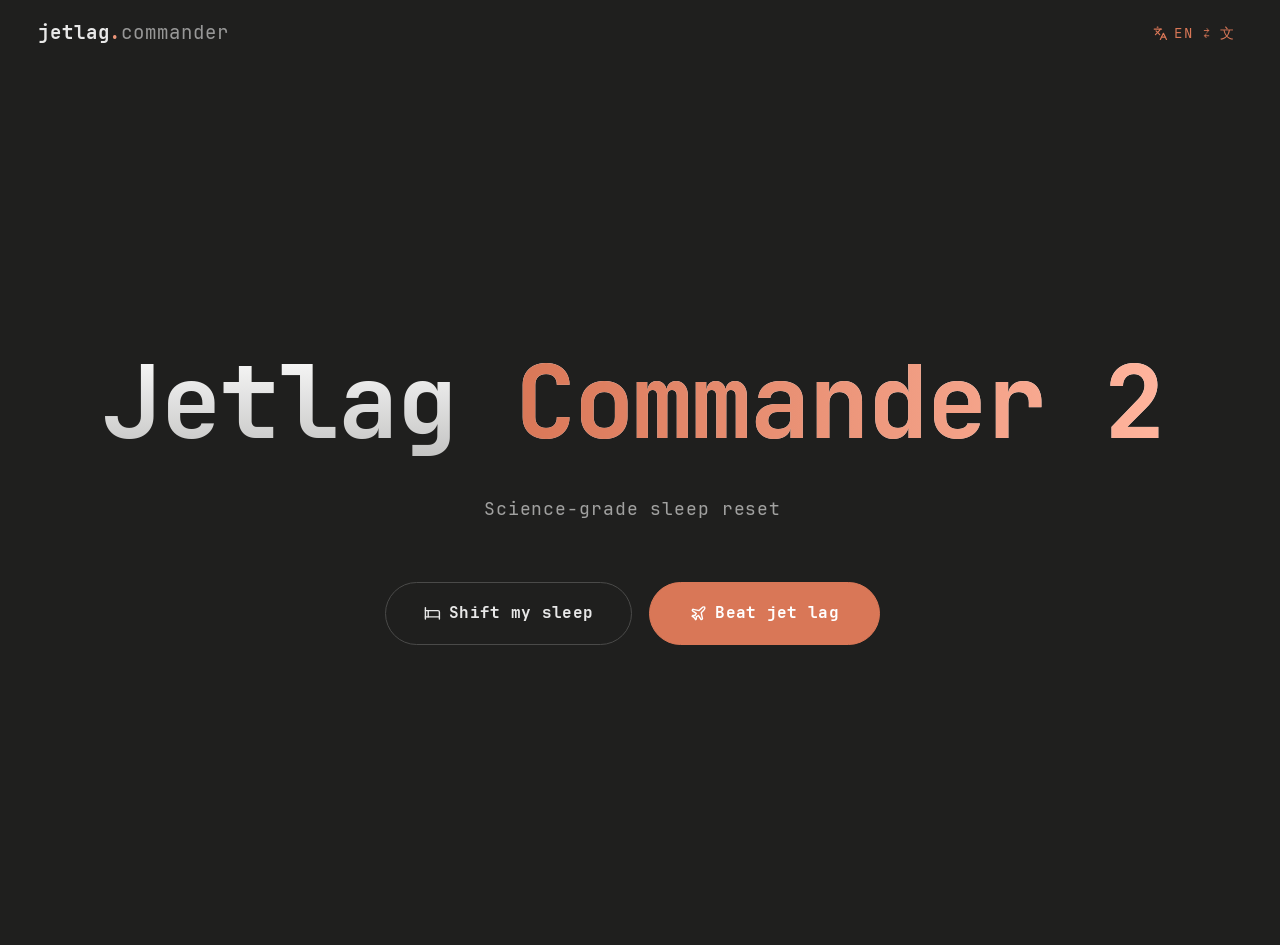
==== commit 80ea4cbf: "Extract plan view, add libs, update UI/UX Add core JS libraries and move plan/result view out of the" ====
--- a/index.html
+++ b/index.html
@@ -255,7 +255,8 @@
     }
     @media (max-width: 540px) { .jet-grid { grid-template-columns: 1fr; } }
 
-    .row-actions { display: flex; flex-wrap: wrap; gap: 12px; margin-top: 28px; }
+    /* .row-actions base styles (display:flex + centering) live in louie.css. */
+    .row-actions { margin-top: 28px; }
 
     /* ─── PLAN view ─── */
     .plan-wrap { padding: 96px 24px 80px; max-width: 880px; margin: 0 auto; }
@@ -294,15 +295,58 @@
       color: var(--text); font-size: 15px; line-height: 1.7;
       margin: 0 0 24px;
     }
+
+    /* ─── Mobile tap stability ───
+     * Some mobile browsers apply a transient "press" transform to buttons
+     * (and double-tap zoom delay), which read as the button briefly
+     * shrinking. Pin transform on :active and disable the zoom gesture.
+     */
+    .btn-primary, .btn-ghost, .btn-hero,
+    #brand-btn, #lang-toggle,
+    .mode-seg-btn, .prep-item, .prep-toggle,
+    .ripple-surface {
+      touch-action: manipulation;
+      -webkit-tap-highlight-color: transparent;
+    }
+    .btn-primary:active, .btn-ghost:active, .btn-hero:active,
+    #brand-btn:active, #lang-toggle:active,
+    .mode-seg-btn:active, .prep-item:active {
+      transform: none;
+    }
+    /* On phones, give the two hero CTAs the full column width so they
+     * don't sit awkwardly small inside the 320px stack. */
+    @media (max-width: 480px) {
+      .hero .choose .btn-hero { width: 100%; min-width: 0; }
+    }
+    /* Slightly larger prep icons on phones so the breathing-face / coffee /
+     * pill artwork doesn't feel lost inside the card. */
+    @media (max-width: 600px) {
+      .prep-item .pi-art { height: 124px; }
+      .prep-item .pi-art svg { width: 104px; height: 104px; }
+    }
+
+    /* ─── Share-link toast ─── */
+    #share-toast {
+      position: fixed; bottom: 32px; left: 50%;
+      transform: translateX(-50%);
+      background: var(--surface-high); color: var(--text);
+      padding: 12px 22px; border-radius: 9999px;
+      border: 1px solid var(--outline);
+      font-size: 13px; letter-spacing: 0.02em;
+      z-index: 10000; pointer-events: none;
+      opacity: 0; transition: opacity 0.22s ease;
+      box-shadow: 0 8px 24px rgba(0, 0, 0, 0.32);
+    }
+    #share-toast.on { opacity: 1; }
   </style>
 </head>
 <body class="antialiased min-h-screen">
 
   <nav id="navbar">
     <div>
-      <button id="brand-btn" class="ripple-surface" type="button" onclick="showView('home')">
-        <span class="b-static">jetlag</span><span class="b-dot">.</span><span class="b-page">commander 2</span>
-      </button>
+      <a id="brand-btn" class="ripple-surface" data-home-link href="index.html" style="text-decoration:none;">
+        <span class="b-static">jetlag</span><span class="b-dot">.</span><span class="b-page">commander</span>
+      </a>
     </div>
     <div class="nav-right">
       <button id="lang-toggle" class="ripple-surface" onclick="toggleLang()">
@@ -389,10 +433,15 @@
           <div class="prep-item ripple-surface" data-item="mind" onclick="togglePrepItem('mind')">
             <div class="pi-art">
               <svg viewBox="0 0 100 100" aria-hidden="true">
-                <circle class="amb-r amb-r3" cx="50" cy="50" r="7" fill="none" stroke="#ffb49d" stroke-width="1.4"/>
-                <circle class="amb-r amb-r2" cx="50" cy="50" r="7" fill="none" stroke="#ffb49d" stroke-width="1.4"/>
-                <circle class="amb-r amb-r1" cx="50" cy="50" r="7" fill="none" stroke="#ffb49d" stroke-width="1.4"/>
-                <circle class="amb-core" cx="50" cy="50" r="6" fill="#d97757"/>
+                <g class="mind-figure">
+                  <path class="mind-halo"
+                        d="M 16 62 Q 16 22 50 22 Q 84 22 84 62"
+                        fill="none" stroke="#ffb49d" stroke-width="4" stroke-linecap="round"/>
+                  <circle cx="50" cy="50" r="9"
+                          fill="none" stroke="#d97757" stroke-width="3.5"/>
+                  <path d="M 32 84 Q 34 66 50 66 Q 66 66 68 84"
+                        fill="none" stroke="#d97757" stroke-width="3.5" stroke-linecap="round"/>
+                </g>
               </svg>
             </div>
             <h4 data-i18n="prep-mind-h">一份好心态</h4>
@@ -427,6 +476,13 @@
       <h2 data-i18n="sleep-h">调整你的睡眠</h2>
       <p class="lede" data-i18n="sleep-lede">拖动表盘上两个把手 —— 一边是你"现在"的入睡 / 起床时间，一边是你"想要"的目标。算法会自动决定 1–3 天怎么走。</p>
 
+      <div style="display:flex; justify-content:center;">
+        <div class="mode-seg" id="sleep-mode-seg">
+          <button type="button" class="mode-seg-btn active ripple-surface" data-mode="regular" data-i18n="sleep-mode-regular" onclick="setSleepMode('regular')">规律</button>
+          <button type="button" class="mode-seg-btn ripple-surface" data-mode="custom" data-i18n="sleep-mode-custom" onclick="setSleepMode('custom')">自定义</button>
+        </div>
+      </div>
+
       <div class="clock-grid">
         <div class="clock-card">
           <div class="ck-label" data-i18n="ck-now">CURRENT · 现在</div>
@@ -437,14 +493,14 @@
           <svg class="clock-svg" id="clock-now" viewBox="-150 -150 300 300"></svg>
           <div class="ck-hint" data-i18n="ck-hint">⬤ 拖动表盘两端调整 · 15 分钟为一档</div>
         </div>
-        <div class="clock-card">
+        <div class="clock-card disabled" id="sleep-tgt-card">
           <div class="ck-label" data-i18n="ck-tgt">TARGET · 目标</div>
           <div class="ck-times">
             <div class="ck-cell"><div class="lbl" data-i18n="ck-sleep">SLEEP</div><div class="val" id="tgt-sleep-val">23:00</div></div>
             <div class="ck-cell"><div class="lbl" data-i18n="ck-wake">WAKE</div><div class="val" id="tgt-wake-val">07:00</div></div>
           </div>
           <svg class="clock-svg" id="clock-tgt" viewBox="-150 -150 300 300"></svg>
-          <div class="ck-hint" data-i18n="ck-hint">⬤ 拖动表盘两端调整 · 15 分钟为一档</div>
+          <div class="ck-hint" id="sleep-tgt-hint" data-i18n="sleep-tgt-hint-regular">默认 23:00 入睡，07:00 起床</div>
         </div>
       </div>
 
@@ -520,16 +576,7 @@
     </div>
   </section>
 
-  <!-- ─── PLAN ─── -->
-  <section id="view-plan" class="view">
-    <div class="plan-wrap">
-      <button class="btn-ghost ripple-surface" id="plan-back" style="margin-bottom: 16px;">
-        <svg width="14" height="14" viewBox="0 0 24 24" fill="none" stroke="currentColor" stroke-width="2" stroke-linecap="round" stroke-linejoin="round"><polyline points="15 18 9 12 15 6"/></svg>
-        <span data-i18n="back">返回</span>
-      </button>
-      <div id="plan-content"></div>
-    </div>
-  </section>
+  <!-- The plan/result view lives at /plan/ — see plan/index.html. -->
 
   <!-- ─── Mind modal (shown when user clicks "没有好心态？") ─── -->
   <div class="info-modal" id="mind-modal" role="dialog" aria-modal="true" aria-labelledby="mind-modal-text">
@@ -539,911 +586,10 @@
     </div>
   </div>
 
-  <script>
-    /* ============================================================
-     * Cities
-     * ============================================================ */
-    const CITIES = [
-      { en:'Honolulu', zh:'檀香山', zone:'Pacific/Honolulu' },
-      { en:'Anchorage', zh:'安克雷奇', zone:'America/Anchorage' },
-      { en:'Los Angeles', zh:'洛杉矶', zone:'America/Los_Angeles' },
-      { en:'Vancouver', zh:'温哥华', zone:'America/Vancouver' },
-      { en:'Denver', zh:'丹佛', zone:'America/Denver' },
-      { en:'Chicago', zh:'芝加哥', zone:'America/Chicago' },
-      { en:'New York', zh:'纽约', zone:'America/New_York' },
-      { en:'Toronto', zh:'多伦多', zone:'America/Toronto' },
-      { en:'Mexico City', zh:'墨西哥城', zone:'America/Mexico_City' },
-      { en:'São Paulo', zh:'圣保罗', zone:'America/Sao_Paulo' },
-      { en:'London', zh:'伦敦', zone:'Europe/London' },
-      { en:'Paris', zh:'巴黎', zone:'Europe/Paris' },
-      { en:'Berlin', zh:'柏林', zone:'Europe/Berlin' },
-      { en:'Rome', zh:'罗马', zone:'Europe/Rome' },
-      { en:'Athens', zh:'雅典', zone:'Europe/Athens' },
-      { en:'Moscow', zh:'莫斯科', zone:'Europe/Moscow' },
-      { en:'Dubai', zh:'迪拜', zone:'Asia/Dubai' },
-      { en:'New Delhi / Mumbai', zh:'新德里 / 孟买', zone:'Asia/Kolkata' },
-      { en:'Bangkok', zh:'曼谷', zone:'Asia/Bangkok' },
-      { en:'Singapore', zh:'新加坡', zone:'Asia/Singapore' },
-      { en:'Hong Kong', zh:'香港', zone:'Asia/Hong_Kong' },
-      { en:'Beijing / Shanghai', zh:'北京 / 上海', zone:'Asia/Shanghai' },
-      { en:'Taipei', zh:'台北', zone:'Asia/Taipei' },
-      { en:'Tokyo', zh:'东京', zone:'Asia/Tokyo' },
-      { en:'Seoul', zh:'首尔', zone:'Asia/Seoul' },
-      { en:'Sydney', zh:'悉尼', zone:'Australia/Sydney' },
-      { en:'Melbourne', zh:'墨尔本', zone:'Australia/Melbourne' },
-      { en:'Auckland', zh:'奥克兰', zone:'Pacific/Auckland' }
-    ];
-
-    /* ============================================================
-     * i18n
-     * ============================================================ */
-    const I18N = {
-      zh: {
-        'hero-sub':'科学调整睡眠',
-        'home-sleep':'我要调整睡眠','home-jet':'我要倒时差',
-        'prep-title':'开始之前，请准备好','prep-lede':'这三样东西，能帮助你完成一次干净的节律重置。',
-        'prep-helper':'没有这些？没关系，点击它们让我知道。',
-        'prep-q-coffee':'没有咖啡？','prep-q-melatonin':'没有褪黑素？','prep-q-mind':'没有好心态？',
-        'prep-r-coffee':'我没有咖啡','prep-r-melatonin':'我没有褪黑素',
-        'mind-modal-text':'好心态是调整睡眠必不可少的。','modal-ok':'好的',
-        'prep-coffee-h':'一杯咖啡','prep-coffee-p':'让我们更清醒。',
-        'prep-pill-h':'一颗褪黑素','prep-pill-p':'约0.5mg，给你一个好睡眠。',
-        'prep-mind-h':'一份好心态','prep-mind-p':'相信自己，保持良好的精神状态。',
-        'prep-ready':'准备好了，开始','back':'返回',
-        'sleep-h':'调整你的睡眠','sleep-lede':'左侧为目前的时间，右侧为你想调整的时间。',
-        'jet-h':'倒时差','jet-lede':'左侧为你在家的睡眠节律，右侧为到达后想要的节律。',
-        'ck-now':'现在','ck-tgt':'目标','ck-home':'在家睡眠习惯','ck-tgt-jet':'目的地节律',
-        'ck-sleep':'入睡','ck-wake':'起床','ck-hint':'⬤ 拖动表盘两端调整，15 分钟为一档',
-        'jet-from':'出发地','jet-to':'目的地','jet-arrive':'到达时间（目的地当地）',
-        'jet-mode-regular':'规律','jet-mode-keep':'保持','jet-mode-custom':'自定义',
-        'jet-tgt-hint-regular':'默认 23:00 入睡，07:00 起床',
-        'jet-tgt-hint-keep':'和左侧保持一致',
-        'jet-tgt-hint-custom':'⬤ 拖动表盘两端调整，15 分钟为一档',
-        'section-morning':'早上','section-afternoon':'下午','section-evening':'晚上',
-        'generate':'生成行动计划',
-        'lbl-direction':'理论方向','lbl-shift':'时差','lbl-days':'恢复天数','lbl-rate':'每日推进',
-        'dir-advance':'向东移动','dir-delay':'向西移动','dir-none':'无明显时差',
-        'plan-sub':'你的专属生活计划',
-        'h':'小时','min':'分钟','day-fmt':'第 %N% 天','arrival-day-fmt':'到达第 %N% 天',
-        'wake':'起床 见阳光','wake-sub':'拉开窗帘走出门，让阳光唤醒身体。',
-        'no-light':'暂时避光','no-light-sub':'戴上墨镜或拉好窗帘，等到上午十点再迎光。',
-        'water':'喝水吃早餐','water-sub':'一大杯水加一份蛋白质，启动新的一天。',
-        'walk':'出去走走','walk-sub':'二三十分钟，阳光下溜达一圈。',
-        'caf-ok':'喝一杯咖啡','caf-ok-sub':'今天就这一杯，慢慢享受。',
-        'lunch':'吃午饭','lunch-sub':'按目的地的时间吃，让肠胃跟上节奏。',
-        'nap':'小睡一下','nap-sub':'设个三十分钟闹钟，下午三点前结束。',
-        'caf-stop':'停咖啡因','caf-stop-sub':'茶、可乐、巧克力今天都先放放。',
-        'exercise':'动一动','exercise-sub':'快走、拉伸或瑜伽，温和就够了。',
-        'dinner':'吃晚餐','dinner-sub':'清淡一点，今晚不要喝酒。',
-        'dim':'调暗灯光','dim-sub':'手机亮度调低，戴上蓝光眼镜。',
-        'warm-bath':'洗个热水澡','warm-bath-sub':'四十度左右，泡十分钟就好。',
-        'mel':'吃褪黑素','mel-sub':'约 0.5mg，舌下含服或快释。',
-        'bed':'上床睡觉','bed-sub':'卧室全黑，手机放在卧室外。',
-        'preflight-shift-advance':'今晚起，比平时早 1 小时上床、早 1 小时起','preflight-shift-delay':'今晚起，比平时晚 1 小时上床、晚 1 小时起',
-        'flight-no-alc':'机上滴酒不沾，每小时 200 ml 水','flight-no-alc-sub':'酒精破坏 REM，加剧脱水。',
-        'flight-time':'按目的地时间作息','flight-time-sub':'他们的"夜"= 你睡 (眼罩 + 耳塞)；他们的"昼"= 你保持清醒。',
-        'flight-meal':'最后一餐对齐目的地下一顿','flight-meal-sub':'空腹 12–16 小时再吃，给肝脏快速授时。',
-        'result-h':'你的行动计划','result-save':'保存','result-cal':'添加至日历','result-restart':'重新开始',
-        'pre-flight':'起飞前 / 飞行中','no-shift':'你的当前作息已经接近目标，今晚执行一次完整计划即可。',
-        'aggressive':'⚡ 时差较大，3 天方案推进幅度高于自然节律。务必严格执行光照与褪黑素时机。',
-        'wake-bed-line':'起床 %WAKE% → 入睡 %BED%','on-target':'已对齐目标节律',
-        'jet-target':'想几点睡（目的地）',
-        'remain-advance':'还需向前 ','remain-delay':'还需向后 '
-      },
-      en: {
-        'hero-sub':'Science-grade sleep reset',
-        'home-sleep':'Shift my sleep','home-jet':'Beat jet lag',
-        'prep-title':'Before we start, grab these','prep-lede':'These three things help you complete a clean rhythm reset.',
-        'prep-helper':'Don\'t have them? No problem. Click to let me know.',
-        'prep-q-coffee':'No coffee?','prep-q-melatonin':'No melatonin?','prep-q-mind':'No good mindset?',
-        'prep-r-coffee':'I don\'t have coffee','prep-r-melatonin':'I don\'t have melatonin',
-        'mind-modal-text':'A good mindset is essential to resetting your sleep.','modal-ok':'OK',
-        'prep-coffee-h':'One coffee','prep-coffee-p':'Keeps you sharper.',
-        'prep-pill-h':'Melatonin','prep-pill-p':'About 0.5 mg, for a clean night of sleep.',
-        'prep-mind-h':'A patient mind','prep-mind-p':'Trust the process. Keep a clear head.',
-        'prep-ready':'I\'m ready, start','back':'Back',
-        'sleep-h':'Shift your sleep','sleep-lede':'Left dial: where you are now. Right dial: where you want to be.',
-        'jet-h':'Beat jet lag','jet-lede':'Left dial: your home rhythm. Right dial: target rhythm at destination.',
-        'ck-now':'Now','ck-tgt':'Target','ck-home':'Home rhythm','ck-tgt-jet':'Destination rhythm',
-        'ck-sleep':'Sleep','ck-wake':'Wake','ck-hint':'⬤ Drag either handle, snaps to 15 min',
-        'jet-from':'Origin','jet-to':'Destination','jet-arrive':'Arrival (destination local)','jet-target':'Target bedtime (destination)',
-        'jet-mode-regular':'Regular','jet-mode-keep':'Mirror','jet-mode-custom':'Custom',
-        'jet-tgt-hint-regular':'Default 23:00 sleep, 07:00 wake',
-        'jet-tgt-hint-keep':'Mirrors your home rhythm',
-        'jet-tgt-hint-custom':'⬤ Drag either handle, snaps to 15 min',
-        'section-morning':'Morning','section-afternoon':'Afternoon','section-evening':'Night',
-        'generate':'Generate plan',
-        'lbl-direction':'Theoretical shift','lbl-shift':'Time gap','lbl-days':'Recovery days','lbl-rate':'Per-day',
-        'dir-advance':'Move east','dir-delay':'Move west','dir-none':'No shift',
-        'plan-sub':'Your personal living plan',
-        'h':'h','min':'min','day-fmt':'Day %N%','arrival-day-fmt':'Arrival Day %N%',
-        'wake':'Wake up, see the sun','wake-sub':'Open the curtains or step outside to wake your body.',
-        'no-light':'Stay dim for now','no-light-sub':'Wear sunglasses or keep the curtains drawn until about 10 am.',
-        'water':'Water and breakfast','water-sub':'A big glass of water with some protein to start the day.',
-        'walk':'Take a walk','walk-sub':'Twenty to thirty minutes outside in the sun.',
-        'caf-ok':'Have a coffee','caf-ok-sub':'Just this one today — enjoy it slowly.',
-        'lunch':'Eat lunch','lunch-sub':'On the destination\'s local clock, so digestion catches up.',
-        'nap':'Take a short nap','nap-sub':'Thirty-minute alarm, done before 3 pm.',
-        'caf-stop':'No more caffeine','caf-stop-sub':'No tea, cola, or chocolate for the rest of today.',
-        'exercise':'Move a bit','exercise-sub':'Walk, stretch, or yoga — keep it gentle.',
-        'dinner':'Eat dinner','dinner-sub':'Light meal, no alcohol tonight.',
-        'dim':'Dim the lights','dim-sub':'Turn phone brightness way down, blue blockers help.',
-        'warm-bath':'Take a warm shower','warm-bath-sub':'Around 40°C for about ten minutes.',
-        'mel':'Take melatonin','mel-sub':'About 0.5 mg, sublingual or fast-release.',
-        'bed':'Lights out','bed-sub':'Dark room, phone in another room.',
-        'preflight-shift-advance':'Tonight: 1 h earlier to bed, 1 h earlier wake','preflight-shift-delay':'Tonight: 1 h later to bed, 1 h later wake',
-        'flight-no-alc':'Zero alcohol on the plane · 200 ml water per hour','flight-no-alc-sub':'Alcohol wrecks REM and accelerates dehydration.',
-        'flight-time':'Live on destination time on board','flight-time-sub':'Their "night" = you sleep (eye mask + earplugs); their "day" = stay awake.',
-        'flight-meal':'Time your last meal to destination\'s next mealtime','flight-meal-sub':'12–16-h fast before that meal entrains the liver clock fast.',
-        'result-h':'Your action plan','result-save':'Save','result-cal':'Add to calendar','result-restart':'Start over',
-        'pre-flight':'Pre-flight / in-flight','no-shift':'Already close to target. Run one full day of the plan tonight.',
-        'aggressive':'⚡ Large shift. This 3-day plan exceeds the natural pace. Strict light & melatonin timing required.',
-        'wake-bed-line':'wake %WAKE% → bed %BED%','on-target':'on target rhythm',
-        'remain-advance':'Move rhythm earlier by ','remain-delay':'Move rhythm later by '
-      }
-    };
-
-    let LANG = navigator.language.toLowerCase().includes('zh') ? 'zh' : 'en';
-    function t(k){ return (I18N[LANG]&&I18N[LANG][k])||I18N.en[k]||k; }
-    function applyLang(lang){
-      LANG = lang;
-      document.querySelectorAll('[data-i18n]').forEach(el => {
-        const k = el.getAttribute('data-i18n');
-        if (I18N[lang][k] !== undefined) el.textContent = I18N[lang][k];
-      });
-      document.querySelectorAll('[data-i18n-html]').forEach(el => {
-        const k = el.getAttribute('data-i18n-html');
-        if (I18N[lang][k] !== undefined) el.innerHTML = I18N[lang][k];
-      });
-      document.getElementById('lang-label').textContent = lang==='zh' ? '文 ⇄ EN' : 'EN ⇄ 文';
-      document.documentElement.lang = lang==='zh' ? 'zh-CN' : 'en';
-      fillCityDropdowns();
-      bindRipples();
-    }
-    function toggleLang(){ applyLang(LANG==='zh'?'en':'zh'); }
-
-    /* ============================================================
-     * Ripples + view switching
-     * ============================================================ */
-    function createRipple(event){
-      const button = event.currentTarget;
-      const circle = document.createElement('span');
-      const diameter = Math.max(button.clientWidth, button.clientHeight);
-      const radius = diameter/2;
-      const rect = button.getBoundingClientRect();
-      circle.style.width = circle.style.height = diameter+'px';
-      circle.style.left = (event.clientX-rect.left-radius)+'px';
-      circle.style.top  = (event.clientY-rect.top-radius)+'px';
-      circle.classList.add('ripple');
-      const ex = button.querySelector('.ripple'); if (ex) ex.remove();
-      circle.addEventListener('animationend', () => circle.remove());
-      button.appendChild(circle);
-    }
-    function bindRipples(){
-      document.querySelectorAll('.ripple-surface').forEach(el => {
-        if (el.dataset.rippleBound) return;
-        el.dataset.rippleBound = '1';
-        el.addEventListener('touchstart', (e) => {
-          el._lastTouch = Date.now();
-          createRipple({ currentTarget: el, clientX: e.touches[0].clientX, clientY: e.touches[0].clientY });
-        }, { passive: true });
-        el.addEventListener('mousedown', (e) => {
-          if (Date.now() - (el._lastTouch||0) < 500) return;
-          createRipple(e);
-        });
-      });
-    }
-
-    function showView(name){
-      // Clear any stray ripple spans before switching views so they
-      // don't replay when the originating view re-activates later.
-      document.querySelectorAll('.ripple').forEach(r => r.remove());
-      document.querySelectorAll('.view').forEach(v => v.classList.remove('active'));
-      const el = document.getElementById('view-' + name);
-      if (el) el.classList.add('active');
-      window.scrollTo({ top: 0, behavior: 'instant' });
-    }
-
-    /* ============================================================
-     * Prepare animation flow
-     * ============================================================ */
-    let _flow = null;   // 'sleep' | 'jet'
-    let _prepTimers = [];
-    // Whether the user has each item available. Default true.
-    const _prepHave = { coffee: true, melatonin: true };
-
-    function togglePrepItem(key){
-      // Mindset takes a different path: it's non-negotiable. Show a small
-      // modal explaining that, don't dim the card.
-      if (key === 'mind') {
-        openMindModal();
-        return;
-      }
-      if (!_prepHave.hasOwnProperty(key)) return;
-      _prepHave[key] = !_prepHave[key];
-      const item = document.querySelector(`.prep-item[data-item="${key}"]`);
-      if (!item) return;
-      item.classList.toggle('dimmed', !_prepHave[key]);
-      // The popover label is a sibling of .prep-item (inside .prep-slot);
-      // update its text to question / restore form based on state.
-      const slot = item.closest('.prep-slot');
-      const btn = slot ? slot.querySelector('.prep-toggle') : null;
-      if (btn) {
-        const i18nKey = _prepHave[key] ? ('prep-q-' + key) : ('prep-r-' + key);
-        btn.setAttribute('data-i18n', i18nKey);
-        btn.textContent = t(i18nKey);
-      }
-    }
-
-    function openMindModal(){
-      const m = document.getElementById('mind-modal');
-      if (m) m.classList.add('open');
-    }
-    function closeMindModal(){
-      const m = document.getElementById('mind-modal');
-      if (m) m.classList.remove('open');
-    }
-
-    /* ============================================================
-     * Plan actions (save / calendar / restart)
-     * ============================================================ */
-    // Latest plan snapshot, populated by generateSleep / generateJetlag.
-    // Drives the .ics export.
-    let _lastPlan = null;
-
-    const ICON_SAVE = '<svg width="14" height="14" viewBox="0 0 24 24" fill="none" stroke="currentColor" stroke-width="2" stroke-linecap="round" stroke-linejoin="round"><path d="M19 21H5a2 2 0 0 1-2-2V5a2 2 0 0 1 2-2h11l5 5v11a2 2 0 0 1-2 2z"/><polyline points="17 21 17 13 7 13 7 21"/><polyline points="7 3 7 8 15 8"/></svg>';
-    const ICON_CAL  = '<svg width="14" height="14" viewBox="0 0 24 24" fill="none" stroke="currentColor" stroke-width="2" stroke-linecap="round" stroke-linejoin="round"><rect x="3" y="4" width="18" height="18" rx="2" ry="2"/><line x1="16" y1="2" x2="16" y2="6"/><line x1="8" y1="2" x2="8" y2="6"/><line x1="3" y1="10" x2="21" y2="10"/></svg>';
-    const ICON_RESTART = '<svg width="14" height="14" viewBox="0 0 24 24" fill="none" stroke="currentColor" stroke-width="2" stroke-linecap="round" stroke-linejoin="round"><polyline points="1 4 1 10 7 10"/><path d="M3.51 15a9 9 0 1 0 2.13-9.36L1 10"/></svg>';
-
-    function planActionsHtml(mode){
-      return `<div class="row-actions plan-actions">
-        <button class="btn-ghost ripple-surface plan-action-btn" onclick="savePlan()">${ICON_SAVE}<span>${t('result-save')}</span></button>
-        <button class="btn-ghost ripple-surface plan-action-btn" onclick="addPlanToCalendar()">${ICON_CAL}<span>${t('result-cal')}</span></button>
-        <button class="btn-ghost ripple-surface plan-action-btn" onclick="restartPlan('${mode}')">${ICON_RESTART}<span>${t('result-restart')}</span></button>
-      </div>`;
-    }
-
-    function savePlan(){ window.print(); }
-    function restartPlan(mode){ showView(mode === 'jet' ? 'input-jet' : 'input-sleep'); }
-
-    function addPlanToCalendar(){
-      if (!_lastPlan) return;
-      const ics = buildICS(_lastPlan);
-      const blob = new Blob([ics], { type: 'text/calendar;charset=utf-8' });
-      const url = URL.createObjectURL(blob);
-      const a = document.createElement('a');
-      a.href = url;
-      a.download = 'jetlag-commander-' + (_lastPlan.mode || 'plan') + '.ics';
-      document.body.appendChild(a);
-      a.click();
-      setTimeout(() => { URL.revokeObjectURL(url); a.remove(); }, 100);
-    }
-
-    function _escIcs(s){
-      return String(s == null ? '' : s)
-        .replace(/\\/g, '\\\\')
-        .replace(/\r?\n/g, '\\n')
-        .replace(/,/g, '\\,')
-        .replace(/;/g, '\\;');
-    }
-
-    function buildICS(state){
-      const { plan, direction, startDate, timezone, mode } = state;
-      const stamp = DT.utc().toFormat("yyyyLLdd'T'HHmmss'Z'");
-      const seriesId = Date.now().toString(36);
-      const lines = [
-        'BEGIN:VCALENDAR',
-        'VERSION:2.0',
-        'PRODID:-//Jetlag Commander 2//EN',
-        'CALSCALE:GREGORIAN',
-        'METHOD:PUBLISH',
-        'X-WR-CALNAME:' + _escIcs((mode === 'jet' ? 'Jetlag — ' : 'Sleep — ') + 'Jetlag Commander 2')
-      ];
-      let uidCounter = 0;
-      plan.forEach((d, dayIdx) => {
-        const dayBase = startDate.plus({ days: dayIdx });
-        const items = buildDayItems(direction, d.bed, d.wake, d.i === 1);
-        items.forEach(item => {
-          // Items with t < wakeMin are part of the SUBJECTIVE same-day plan
-          // but happen after midnight clock-wise — shift them to the next
-          // calendar day so they line up with how the user reads the plan.
-          let dt = dayBase.set({ hour: Math.floor(item.t / 60), minute: item.t % 60, second: 0 });
-          if (item.t < d.wake) dt = dt.plus({ days: 1 });
-          const dtStr = dt.toFormat("yyyyLLdd'T'HHmmss");
-          const dtEnd = dt.plus({ minutes: 30 }).toFormat("yyyyLLdd'T'HHmmss");
-          uidCounter += 1;
-          lines.push('BEGIN:VEVENT');
-          lines.push('UID:' + seriesId + '-' + uidCounter + '@jetlag-commander');
-          lines.push('DTSTAMP:' + stamp);
-          lines.push('DTSTART;TZID=' + timezone + ':' + dtStr);
-          lines.push('DTEND;TZID=' + timezone + ':' + dtEnd);
-          lines.push('SUMMARY:' + _escIcs(item.h));
-          lines.push('DESCRIPTION:' + _escIcs(item.s));
-          lines.push('END:VEVENT');
-        });
-      });
-      lines.push('END:VCALENDAR');
-      return lines.join('\r\n') + '\r\n';
-    }
-    function startFlow(which){
-      _flow = which;
-      showView('prep');
-      // Clear any pending entrance timers from a prior visit
-      _prepTimers.forEach(clearTimeout); _prepTimers = [];
-      // Reset the three cards to their hidden state WITHOUT animating
-      // back (otherwise you see them flicker down before rising again).
-      const items = ['prep-1','prep-2','prep-3'].map(id => document.getElementById(id));
-      items.forEach(el => {
-        el.style.transition = 'none';
-        el.classList.remove('show');
-      });
-      // Force a reflow so the reset is committed before transitions resume.
-      void items[0].offsetWidth;
-      items.forEach(el => { el.style.transition = ''; });
-      // Trigger the entrance sequence
-      items.forEach((el, i) => {
-        _prepTimers.push(setTimeout(() => el.classList.add('show'), 250 + i * 450));
-      });
-    }
-    function afterPrep(){
-      if (_flow === 'sleep') showView('input-sleep');
-      else showView('input-jet');
-    }
-
-    /* ============================================================
-     * 24-hour SVG clock-dial picker
-     * Two handles (sleep & wake) draggable, snap 15-min,
-     * arc highlights the sleep window from sleep → wake (clockwise).
-     * Angle convention: 00:00 at top (-90°), clockwise.
-     * ============================================================ */
-    const R = 110;         // arc radius
-    const HANDLE_R = 14;
-    const SNAP_MIN = 15;
-
-    function minToAngle(m){ return (m / 1440) * Math.PI * 2; }     // radians, 0=top
-    function angleToMin(a){
-      // normalize to [0, 2π)
-      let aa = a;
-      while (aa < 0) aa += Math.PI * 2;
-      aa = aa % (Math.PI * 2);
-      let m = Math.round((aa / (Math.PI * 2)) * 1440 / SNAP_MIN) * SNAP_MIN;
-      m = ((m % 1440) + 1440) % 1440;
-      return m;
-    }
-    function polar(angleRad, r){
-      // 0 = top of clock
-      return { x: r * Math.sin(angleRad), y: -r * Math.cos(angleRad) };
-    }
-    function fmt(m){
-      m = ((m%1440)+1440)%1440;
-      return String(Math.floor(m/60)).padStart(2,'0')+':'+String(m%60).padStart(2,'0');
-    }
-
-    function createClock(svgId, opts){
-      // opts: { sleepMin, wakeMin, onChange(sleepMin, wakeMin) }
-      const svg = document.getElementById(svgId);
-      const NS = 'http://www.w3.org/2000/svg';
-      const state = { sleepMin: opts.sleepMin, wakeMin: opts.wakeMin };
-
-      // background ring
-      const bg = document.createElementNS(NS, 'circle');
-      bg.setAttribute('cx', 0); bg.setAttribute('cy', 0); bg.setAttribute('r', R);
-      bg.setAttribute('fill', 'none'); bg.setAttribute('stroke', 'var(--border)'); bg.setAttribute('stroke-width', 14);
-      svg.appendChild(bg);
-
-      // center face — drawn BEFORE ticks so they sit on top of it.
-      const center = document.createElementNS(NS, 'circle');
-      center.setAttribute('cx', 0); center.setAttribute('cy', 0); center.setAttribute('r', R - 24);
-      center.setAttribute('class', 'ck-center');
-      svg.appendChild(center);
-
-      // 24 radial ticks (major every 6 hours).
-      for (let i = 0; i < 24; i++){
-        const a = (i/24) * Math.PI*2;
-        const major = i % 6 === 0;
-        const inner = major ? R - 22 : R - 16;
-        const p1 = polar(a, R - 10);
-        const p2 = polar(a, inner);
-        const ln = document.createElementNS(NS, 'line');
-        ln.setAttribute('x1', p1.x.toFixed(2)); ln.setAttribute('y1', p1.y.toFixed(2));
-        ln.setAttribute('x2', p2.x.toFixed(2)); ln.setAttribute('y2', p2.y.toFixed(2));
-        ln.setAttribute('class', 'ck-tick' + (major ? ' major' : ''));
-        ln.setAttribute('stroke-width', major ? 2 : 1);
-        svg.appendChild(ln);
-      }
-
-      // Cardinal numerals — all four at the SAME radial distance from center
-      // (using dominant-baseline:central so they're vertically balanced, not
-      // tied to font baseline). Sits just inside the major ticks.
-      const NR = R - 36;
-      [['0', 0, -NR], ['6', NR, 0], ['12', 0, NR], ['18', -NR, 0]].forEach(([txt, x, y]) => {
-        const tx = document.createElementNS(NS, 'text');
-        tx.setAttribute('x', x); tx.setAttribute('y', y);
-        tx.setAttribute('text-anchor', 'middle');
-        tx.setAttribute('dominant-baseline', 'central');
-        tx.setAttribute('class', 'ck-numeral');
-        tx.textContent = txt;
-        svg.appendChild(tx);
-      });
-
-      // arc on top of everything except handles
-      const arc = document.createElementNS(NS, 'path');
-      arc.setAttribute('class', 'ck-arc');
-      svg.appendChild(arc);
-
-      // handles
-      function makeHandle(){
-        const g = document.createElementNS(NS, 'g');
-        const c = document.createElementNS(NS, 'circle');
-        c.setAttribute('r', HANDLE_R); c.setAttribute('class', 'ck-handle');
-        g.appendChild(c);
-        svg.appendChild(g);
-        return g;
-      }
-      const sleepHandle = makeHandle();
-      const wakeHandle  = makeHandle();
-      // Small glyphs INSIDE each handle. Both visually centered on (0, 0)
-      // so they sit dead-center inside the handle's circle.
-      // Sleep — crescent moon (disc + smaller bg-coloured cutout, shifted to
-      // compensate the asymmetric weight of the visible crescent).
-      sleepHandle.innerHTML += `
-        <g pointer-events="none" transform="translate(0.6, 0)">
-          <circle cx="0" cy="0" r="4.2" fill="var(--accent-on)"/>
-          <circle cx="1.7" cy="-0.4" r="3.3" fill="var(--bg)"/>
-        </g>
-      `;
-      // Wake — sun (filled disc + 8 rays at 45° intervals). Symmetric, so it's
-      // perfectly centered by construction.
-      wakeHandle.innerHTML += `
-        <g pointer-events="none">
-          <circle cx="0" cy="0" r="3" fill="var(--accent-on)"/>
-          <g stroke="var(--accent-on)" stroke-width="1.3" stroke-linecap="round" fill="none">
-            <line x1="0"    y1="-5"   x2="0"    y2="-7.2"/>
-            <line x1="0"    y1="5"    x2="0"    y2="7.2"/>
-            <line x1="-5"   y1="0"    x2="-7.2" y2="0"/>
-            <line x1="5"    y1="0"    x2="7.2"  y2="0"/>
-            <line x1="-3.5" y1="-3.5" x2="-5.1" y2="-5.1"/>
-            <line x1="3.5"  y1="-3.5" x2="5.1"  y2="-5.1"/>
-            <line x1="-3.5" y1="3.5"  x2="-5.1" y2="5.1"/>
-            <line x1="3.5"  y1="3.5"  x2="5.1"  y2="5.1"/>
-          </g>
-        </g>
-      `;
-
-      function render(){
-        const aS = minToAngle(state.sleepMin);
-        const aW = minToAngle(state.wakeMin);
-        const pS = polar(aS, R);
-        const pW = polar(aW, R);
-        sleepHandle.setAttribute('transform', `translate(${pS.x.toFixed(2)},${pS.y.toFixed(2)})`);
-        wakeHandle .setAttribute('transform', `translate(${pW.x.toFixed(2)},${pW.y.toFixed(2)})`);
-
-        // arc from sleep -> wake (clockwise, since SVG y is inverted but we map 0=top, clockwise as time progresses)
-        const sweep = ((state.wakeMin - state.sleepMin + 1440) % 1440) / 1440;
-        const largeArc = sweep > 0.5 ? 1 : 0;
-        arc.setAttribute('d',
-          `M ${pS.x.toFixed(2)} ${pS.y.toFixed(2)} A ${R} ${R} 0 ${largeArc} 1 ${pW.x.toFixed(2)} ${pW.y.toFixed(2)}`);
-
-        opts.onChange && opts.onChange(state.sleepMin, state.wakeMin);
-      }
-
-      function eventToAngle(evt){
-        const rect = svg.getBoundingClientRect();
-        const cx = rect.left + rect.width/2;
-        const cy = rect.top  + rect.height/2;
-        const px = (evt.touches ? evt.touches[0].clientX : evt.clientX);
-        const py = (evt.touches ? evt.touches[0].clientY : evt.clientY);
-        const dx = px - cx;
-        const dy = py - cy;
-        // angle from +y up (top) growing clockwise
-        // atan2(dx, -dy): dx=right=positive, -dy: up=positive => atan2 returns 0 at top, π/2 at right
-        return Math.atan2(dx, -dy);
-      }
-
-      function attachDrag(handle, which){
-        let active = false;
-        const start = (e) => {
-          active = true;
-          e.preventDefault();
-        };
-        const move = (e) => {
-          if (!active) return;
-          const a = eventToAngle(e);
-          const m = angleToMin(a);
-          state[which] = m;
-          render();
-        };
-        const end = () => { active = false; };
-        handle.addEventListener('mousedown',  start);
-        handle.addEventListener('touchstart', start, { passive:false });
-        window.addEventListener('mousemove',  move);
-        window.addEventListener('touchmove',  move, { passive:false });
-        window.addEventListener('mouseup',    end);
-        window.addEventListener('touchend',   end);
-        window.addEventListener('touchcancel',end);
-      }
-      attachDrag(sleepHandle, 'sleepMin');
-      attachDrag(wakeHandle,  'wakeMin');
-
-      // tap on the ring to move the nearest handle
-      svg.addEventListener('mousedown', (e) => {
-        if (e.target.closest('.ck-handle')) return;
-        const a = eventToAngle(e);
-        const m = angleToMin(a);
-        const dS = Math.min(Math.abs(m - state.sleepMin), 1440 - Math.abs(m - state.sleepMin));
-        const dW = Math.min(Math.abs(m - state.wakeMin),  1440 - Math.abs(m - state.wakeMin));
-        if (dS < dW) state.sleepMin = m; else state.wakeMin = m;
-        render();
-      });
-
-      render();
-      return {
-        get: () => ({ sleepMin: state.sleepMin, wakeMin: state.wakeMin }),
-        set: (s, w) => { state.sleepMin = s; state.wakeMin = w; render(); }
-      };
-    }
-
-    /* ============================================================
-     * Init the four clocks
-     * ============================================================ */
-    let clockNow, clockTgt, clockHome, clockJetTgt;
-    let _jetMode = 'regular';
-    const JET_REGULAR_SLEEP = 23 * 60;
-    const JET_REGULAR_WAKE  = 7  * 60;
-
-    function initClocks(){
-      clockNow = createClock('clock-now', {
-        sleepMin: 3*60, wakeMin: 11*60,
-        onChange: (s, w) => {
-          document.getElementById('now-sleep-val').textContent = fmt(s);
-          document.getElementById('now-wake-val').textContent  = fmt(w);
-        }
-      });
-      clockTgt = createClock('clock-tgt', {
-        sleepMin: 23*60, wakeMin: 7*60,
-        onChange: (s, w) => {
-          document.getElementById('tgt-sleep-val').textContent = fmt(s);
-          document.getElementById('tgt-wake-val').textContent  = fmt(w);
-        }
-      });
-      clockHome = createClock('clock-jet-home', {
-        sleepMin: 23*60, wakeMin: 7*60,
-        onChange: (s, w) => {
-          document.getElementById('jet-home-sleep-val').textContent = fmt(s);
-          document.getElementById('jet-home-wake-val').textContent  = fmt(w);
-          // Mirror to the target dial while in 'keep' mode.
-          if (_jetMode === 'keep' && clockJetTgt) clockJetTgt.set(s, w);
-        }
-      });
-      clockJetTgt = createClock('clock-jet-tgt', {
-        sleepMin: JET_REGULAR_SLEEP, wakeMin: JET_REGULAR_WAKE,
-        onChange: (s, w) => {
-          document.getElementById('jet-tgt-sleep-val').textContent = fmt(s);
-          document.getElementById('jet-tgt-wake-val').textContent  = fmt(w);
-        }
-      });
-    }
-
-    function setJetMode(mode){
-      _jetMode = mode;
-      document.querySelectorAll('#jet-mode-seg .mode-seg-btn').forEach(b => {
-        b.classList.toggle('active', b.dataset.mode === mode);
-      });
-      const card = document.getElementById('jet-tgt-card');
-      const hint = document.getElementById('jet-tgt-hint');
-      if (!card || !hint) return;
-      if (mode === 'regular') {
-        card.classList.add('disabled');
-        clockJetTgt && clockJetTgt.set(JET_REGULAR_SLEEP, JET_REGULAR_WAKE);
-        hint.setAttribute('data-i18n', 'jet-tgt-hint-regular');
-        hint.textContent = t('jet-tgt-hint-regular');
-      } else if (mode === 'keep') {
-        card.classList.add('disabled');
-        const h = clockHome.get();
-        clockJetTgt.set(h.sleepMin, h.wakeMin);
-        hint.setAttribute('data-i18n', 'jet-tgt-hint-keep');
-        hint.textContent = t('jet-tgt-hint-keep');
-      } else {
-        card.classList.remove('disabled');
-        hint.setAttribute('data-i18n', 'jet-tgt-hint-custom');
-        hint.textContent = t('jet-tgt-hint-custom');
-      }
-    }
-
-    /* ============================================================
-     * Cities dropdown
-     * ============================================================ */
-    function fillCityDropdowns(){
-      ['jet-from','jet-to'].forEach(id => {
-        const sel = document.getElementById(id);
-        if (!sel) return;
-        const prev = sel.value;
-        sel.innerHTML = '';
-        CITIES.forEach(c => {
-          const o = document.createElement('option');
-          o.value = c.zone;
-          o.textContent = (LANG==='zh' ? c.zh : c.en);
-          sel.appendChild(o);
-        });
-        sel.value = prev || (id==='jet-from' ? 'Asia/Shanghai' : 'America/New_York');
-      });
-    }
-
-    /* ============================================================
-     * Plan rendering helpers
-     * ============================================================ */
-    const ICON = {
-      sun:   '<svg width="14" height="14" viewBox="0 0 24 24" fill="none" stroke="currentColor" stroke-width="2" stroke-linecap="round" stroke-linejoin="round"><circle cx="12" cy="12" r="4"/><path d="M12 2v2M12 20v2M4.93 4.93l1.41 1.41M17.66 17.66l1.41 1.41M2 12h2M20 12h2M4.93 19.07l1.41-1.41M17.66 6.34l1.41-1.41"/></svg>',
-      moon:  '<svg width="14" height="14" viewBox="0 0 24 24" fill="none" stroke="currentColor" stroke-width="2" stroke-linecap="round" stroke-linejoin="round"><path d="M21 12.79A9 9 0 1 1 11.21 3 7 7 0 0 0 21 12.79z"/></svg>',
-      glass: '<svg width="14" height="14" viewBox="0 0 24 24" fill="none" stroke="currentColor" stroke-width="2" stroke-linecap="round" stroke-linejoin="round"><circle cx="6" cy="14" r="3"/><circle cx="18" cy="14" r="3"/><path d="M9 14h6M2 9l3-4h4M22 9l-3-4h-4"/></svg>',
-      coffee:'<svg width="14" height="14" viewBox="0 0 24 24" fill="none" stroke="currentColor" stroke-width="2" stroke-linecap="round" stroke-linejoin="round"><path d="M17 8h1a4 4 0 1 1 0 8h-1"/><path d="M3 8h14v9a4 4 0 0 1-4 4H7a4 4 0 0 1-4-4z"/></svg>',
-      drop:  '<svg width="14" height="14" viewBox="0 0 24 24" fill="none" stroke="currentColor" stroke-width="2" stroke-linecap="round" stroke-linejoin="round"><path d="M12 2.69l5.66 5.66a8 8 0 1 1-11.32 0z"/></svg>',
-      pill:  '<svg width="14" height="14" viewBox="0 0 24 24" fill="none" stroke="currentColor" stroke-width="2" stroke-linecap="round" stroke-linejoin="round"><path d="M10.5 20.5a7 7 0 1 1 9.9-9.9l-9.9 9.9z"/><path d="M8.5 8.5l7 7"/></svg>',
-      fork:  '<svg width="14" height="14" viewBox="0 0 24 24" fill="none" stroke="currentColor" stroke-width="2" stroke-linecap="round" stroke-linejoin="round"><path d="M3 2v7a2 2 0 0 0 2 2h2v11M7 2v9M19 15V3a2 2 0 0 0-2 2v10h2a2 2 0 0 0 2-2"/></svg>',
-      nap:   '<svg width="14" height="14" viewBox="0 0 24 24" fill="none" stroke="currentColor" stroke-width="2" stroke-linecap="round" stroke-linejoin="round"><path d="M2 12h20M6 12V7M18 12V7M2 18h20"/></svg>',
-      bath:  '<svg width="14" height="14" viewBox="0 0 24 24" fill="none" stroke="currentColor" stroke-width="2" stroke-linecap="round" stroke-linejoin="round"><path d="M9 6V4a2 2 0 1 1 4 0v2"/><path d="M2 12h20l-1.5 6a2 2 0 0 1-2 1.5H5.5a2 2 0 0 1-2-1.5z"/></svg>',
-      run:   '<svg width="14" height="14" viewBox="0 0 24 24" fill="none" stroke="currentColor" stroke-width="2" stroke-linecap="round" stroke-linejoin="round"><circle cx="13" cy="4" r="2"/><path d="m4 22 5-7 4 2 3-5 4 4"/></svg>',
-      ban:   '<svg width="14" height="14" viewBox="0 0 24 24" fill="none" stroke="currentColor" stroke-width="2" stroke-linecap="round" stroke-linejoin="round"><circle cx="12" cy="12" r="10"/><line x1="4.93" y1="4.93" x2="19.07" y2="19.07"/></svg>',
-      plane: '<svg width="14" height="14" viewBox="0 0 24 24" fill="none" stroke="currentColor" stroke-width="2" stroke-linecap="round" stroke-linejoin="round"><path d="M17.8 19.2 16 11l3.5-3.5C21 6 21.5 4 21 3c-1-.5-3 0-4.5 1.5L13 8 4.8 6.2c-.5-.1-.9.1-1.1.5l-.3.5c-.2.5-.1 1 .3 1.3L9 12l-2 3H4l-1 1 3 2 2 3 1-1v-3l3-2 3.5 5.3c.3.4.8.5 1.3.3l.5-.2c.4-.3.6-.7.5-1.2z"/></svg>'
-    };
-    function modMin(x){ return ((x%1440)+1440)%1440; }
-    function shortestDelta(a,b){ let d = modMin(b-a); if (d>720) d -= 1440; return d; }
-    function row(time, cls, icon, title, sub){
-      return `<div class="tl-row"><div class="tl-time">${time}</div><div class="tl-icon ${cls}">${icon}</div><div class="tl-text">${title}${sub?`<span class="tl-sub">${sub}</span>`:''}</div></div>`;
-    }
-
-    // Build the unordered list of timeline items for one plan day.
-    // Pulled out so both renderDay (HTML) and buildICS (calendar) can use it.
-    function buildDayItems(direction, bedMin, wakeMin, day1) {
-      const items = [];
-      if (direction === 'delay') {
-        items.push({ t: wakeMin, c:'warn', i:ICON.glass, key:'no-light', h:t('no-light'), s:t('no-light-sub') });
-      } else {
-        items.push({ t: wakeMin, c:'good', i:ICON.sun, key:'wake', h:t('wake'), s:t('wake-sub') });
-      }
-      items.push({ t: modMin(wakeMin + 30),  c:'good', i:ICON.drop,   key:'water', h:t('water'),  s:t('water-sub') });
-      items.push({ t: modMin(wakeMin + 60),  c:'good', i:ICON.sun,    key:'walk',  h:t('walk'),   s:t('walk-sub') });
-      if (_prepHave.coffee) {
-        items.push({ t: modMin(wakeMin + 240), c:'gray', i:ICON.coffee, key:'caf-ok', h:t('caf-ok'), s:t('caf-ok-sub') });
-      }
-      items.push({ t: modMin(wakeMin + 300), c:'gray', i:ICON.fork,   key:'lunch', h:t('lunch'),  s:t('lunch-sub') });
-      if (day1 && direction !== 'none') {
-        items.push({ t: modMin(wakeMin + 390), c:'warn', i:ICON.nap,  key:'nap',   h:t('nap'),    s:t('nap-sub') });
-      }
-      if (_prepHave.coffee) {
-        items.push({ t: modMin(wakeMin + 420), c:'bad', i:ICON.ban,   key:'caf-stop', h:t('caf-stop'), s:t('caf-stop-sub') });
-      }
-      items.push({ t: modMin(bedMin - 300),  c:'good', i:ICON.run,    key:'exercise', h:t('exercise'), s:t('exercise-sub') });
-      items.push({ t: modMin(bedMin - 240),  c:'gray', i:ICON.fork,   key:'dinner',  h:t('dinner'),   s:t('dinner-sub') });
-      items.push({ t: modMin(bedMin - 120),  c:'warn', i:ICON.glass,  key:'dim',     h:t('dim'),      s:t('dim-sub') });
-      items.push({ t: modMin(bedMin - 60),   c:'gray', i:ICON.bath,   key:'warm-bath', h:t('warm-bath'),s:t('warm-bath-sub') });
-      if (_prepHave.melatonin) {
-        items.push({ t: modMin(bedMin - 30), c:'warn', i:ICON.pill,   key:'mel',    h:t('mel'), s:t('mel-sub') });
-      }
-      items.push({ t: bedMin, c:'good', i:ICON.moon, key:'bed', h:t('bed'), s:t('bed-sub') });
-      return items;
-    }
-
-    function renderDay(label, direction, bedMin, wakeMin, day1, remainHours) {
-      const items = buildDayItems(direction, bedMin, wakeMin, day1);
-
-      const ordered = items.slice().sort((a,b) => modMin(a.t - wakeMin) - modMin(b.t - wakeMin));
-      const remainStr = remainHours > 0.1
-        ? (t(direction === 'advance' ? 'remain-advance' : 'remain-delay') + remainHours.toFixed(1) + ' ' + t('h'))
-        : t('on-target');
-      const wakeBedLine = t('wake-bed-line').replace('%WAKE%', fmt(wakeMin)).replace('%BED%', fmt(bedMin));
-
-      // Group rows into morning / afternoon / evening relative to wake & bed.
-      // Morning: first 4h after wake. Evening: last 5h before bed. Else: afternoon.
-      const tlParts = [];
-      let curSec = null;
-      ordered.forEach(o => {
-        const wakeOff = modMin(o.t - wakeMin);
-        const bedOff  = modMin(bedMin - o.t);
-        let sec;
-        if (wakeOff <= 240)      sec = 'morning';
-        else if (bedOff <= 300)  sec = 'evening';
-        else                     sec = 'afternoon';
-        if (sec !== curSec) {
-          curSec = sec;
-          tlParts.push(`<div class="tl-section" data-i18n="section-${sec}">${t('section-' + sec)}</div>`);
-        }
-        tlParts.push(row(fmt(o.t), o.c, o.i, o.h, o.s));
-      });
-
-      return `
-        <div class="day-card">
-          <h3><span class="day-pill">${label}</span> <span style="color:var(--muted);font-size:13px;font-weight:500;">${wakeBedLine}</span></h3>
-          <div class="day-sub">${remainStr}</div>
-          <div class="timeline">${tlParts.join('')}</div>
-        </div>`;
-    }
-
-    /* ============================================================
-     * Algorithm — aggressive 1-3 day reset
-     *
-     * Natural drift ≈ 1 h/day. Light + low-dose melatonin can
-     * achieve up to ~3 h/day in either direction with strict
-     * adherence (St Hilaire 2012, Burgess 2010). We aim for the
-     * shortest plan that respects the 1-3 day envelope.
-     * ============================================================ */
-    function computeDays(magnitudeH){
-      if (magnitudeH < 1) return { days: 1, perDay: 0 };
-      // Aim for 3 h/day max; pick smallest # of days that keeps perDay <=3
-      const dRaw = Math.ceil(magnitudeH / 3);
-      const days = Math.max(1, Math.min(3, dRaw));
-      const perDay = magnitudeH / days;
-      return { days, perDay };
-    }
-    function planFromShift(magnitudeH, direction, targetBedMin, targetWakeMin){
-      const { days, perDay } = computeDays(magnitudeH);
-      const aggressive = perDay > 2.7;
-      const out = [];
-      for (let i = 1; i <= days; i++){
-        const remain = (days - i) * perDay;
-        const offMin = remain * 60;
-        let bed, wake;
-        if (direction === 'advance'){ bed = modMin(targetBedMin + offMin); wake = modMin(targetWakeMin + offMin); }
-        else if (direction === 'delay'){ bed = modMin(targetBedMin - offMin); wake = modMin(targetWakeMin - offMin); }
-        else { bed = targetBedMin; wake = targetWakeMin; }
-        out.push({ i, days, bed, wake, remain });
-      }
-      return { days, perDay, aggressive, plan: out };
-    }
-    function dirLabel(dir){ return t('dir-' + dir); }
-    function magnitudeDisplay(h){
-      const wh = Math.floor(h);
-      const fm = Math.round((h - wh) * 60);
-      let s = '';
-      if (wh) s += wh + ' ' + t('h');
-      if (fm) s += (s?' ':'') + fm + ' ' + t('min');
-      return s || ('0 ' + t('h'));
-    }
-
-    /* ============================================================
-     * Generate sleep plan
-     * ============================================================ */
-    function generateSleep(){
-      const n = clockNow.get();
-      const tg = clockTgt.get();
-      const delta = shortestDelta(n.sleepMin, tg.sleepMin); // signed minutes
-      const mag = Math.abs(delta);
-      const direction = mag < 15 ? 'none' : (delta < 0 ? 'advance' : 'delay');
-      const magH = mag / 60;
-      const { days, perDay, aggressive, plan } = planFromShift(magH, direction, tg.sleepMin, tg.wakeMin);
-
-      // Plan starts tonight. Use a Luxon DateTime so the calendar export can
-      // walk forward day-by-day in the local timezone.
-      _lastPlan = {
-        mode: 'sleep',
-        direction,
-        plan,
-        startDate: DT.local().startOf('day'),
-        timezone: DT.local().zoneName
-      };
-
-      let html = `
-        <h2 style="font-size: clamp(28px,5vw,40px); font-weight:800; margin: 0 0 6px;" data-i18n="result-h">${t('result-h')}</h2>
-        <p style="color:var(--muted); font-size:14px; margin: 0 0 24px;">${t('plan-sub')}</p>
-        <div class="summary">
-          <div class="s-cell"><span class="s-label">${t('lbl-direction')}</span><span class="s-value">${direction==='none'?t('dir-none'):dirLabel(direction)}</span></div>
-          <div class="s-cell"><span class="s-label">${t('lbl-shift')}</span><span class="s-value">${magnitudeDisplay(magH)}</span></div>
-          <div class="s-cell"><span class="s-label">${t('lbl-days')}</span><span class="s-value">${days}</span></div>
-          <div class="s-cell"><span class="s-label">${t('lbl-rate')}</span><span class="s-value">${perDay.toFixed(1)} ${t('h')}</span></div>
-        </div>
-        ${aggressive ? `<div class="note" style="margin-bottom:20px;">${t('aggressive')}</div>` : ''}
-        ${direction==='none' ? `<div class="day-card"><div class="day-sub">${t('no-shift')}</div></div>` : ''}
-      `;
-      plan.forEach(d => {
-        const label = t('day-fmt').replace('%N%', d.i);
-        html += renderDay(label, direction, d.bed, d.wake, d.i === 1, d.remain);
-      });
-      html += planActionsHtml('sleep');
-      document.getElementById('plan-content').innerHTML = html;
-      document.getElementById('plan-back').onclick = () => showView('input-sleep');
-      showView('plan');
-      bindRipples();
-    }
-
-    /* ============================================================
-     * Generate jetlag plan
-     * ============================================================ */
-    const DT = luxon.DateTime;
-    function generateJetlag(){
-      const fromZone = document.getElementById('jet-from').value;
-      const toZone   = document.getElementById('jet-to').value;
-      const arriveStr = document.getElementById('jet-arrive').value;
-      if (!arriveStr) { alert(LANG==='zh' ? '请填写到达日期 / 时间' : 'Please pick arrival date/time'); return; }
-
-      const arrivalLocal = DT.fromISO(arriveStr, { zone: toZone });
-      if (!arrivalLocal.isValid) { alert('Invalid date'); return; }
-
-      const fromOffset = DT.fromMillis(arrivalLocal.toUTC().toMillis(), { zone: fromZone }).offset / 60;
-      const toOffset   = arrivalLocal.offset / 60;
-      const rawShift = toOffset - fromOffset;
-      const magH = Math.min(Math.abs(rawShift), 24 - Math.abs(rawShift));
-      const direction = Math.abs(rawShift) < 1 ? 'none' : (rawShift > 0 ? 'advance' : 'delay');
-
-      const tgt = clockJetTgt.get();
-      const targetBed  = tgt.sleepMin;
-      const targetWake = tgt.wakeMin;
-      const { days, perDay, aggressive, plan } = planFromShift(magH, direction, targetBed, targetWake);
-
-      _lastPlan = {
-        mode: 'jet',
-        direction,
-        plan,
-        startDate: arrivalLocal.startOf('day'),
-        timezone: toZone
-      };
-
-      let html = `
-        <h2 style="font-size: clamp(28px,5vw,40px); font-weight:800; margin: 0 0 6px;">${t('result-h')}</h2>
-        <p style="color:var(--muted); font-size:14px; margin: 0 0 24px;">${t('plan-sub')}</p>
-        <div class="summary">
-          <div class="s-cell"><span class="s-label">${t('lbl-direction')}</span><span class="s-value">${direction==='none'?t('dir-none'):dirLabel(direction)}</span></div>
-          <div class="s-cell"><span class="s-label">${t('lbl-shift')}</span><span class="s-value">${magnitudeDisplay(magH)}</span></div>
-          <div class="s-cell"><span class="s-label">${t('lbl-days')}</span><span class="s-value">${days}</span></div>
-          <div class="s-cell"><span class="s-label">${t('lbl-rate')}</span><span class="s-value">${perDay.toFixed(1)} ${t('h')}</span></div>
-        </div>
-        ${aggressive ? `<div class="note" style="margin-bottom:20px;">${t('aggressive')}</div>` : ''}
-      `;
-
-      // Pre-flight + flight card
-      const preItems = [];
-      if (direction !== 'none') {
-        preItems.push(row('—','good',ICON.sun, t(direction==='advance'?'preflight-shift-advance':'preflight-shift-delay'),''));
-      }
-      preItems.push(row('—','warn',ICON.ban,   t('flight-no-alc'),  t('flight-no-alc-sub')));
-      preItems.push(row('—','gray',ICON.plane, t('flight-time'),    t('flight-time-sub')));
-      preItems.push(row('—','good',ICON.fork,  t('flight-meal'),    t('flight-meal-sub')));
-      html += `
-        <div class="day-card">
-          <h3><span class="day-pill">${t('pre-flight')}</span></h3>
-          <div class="day-sub">${LANG==='zh'?'在飞机上就开始让身体向目的地节律靠拢。':'Start drifting toward destination rhythm while still airborne.'}</div>
-          <div class="timeline">${preItems.join('')}</div>
-        </div>`;
-
-      plan.forEach(d => {
-        const label = t('arrival-day-fmt').replace('%N%', d.i);
-        html += renderDay(label, direction, d.bed, d.wake, d.i === 1, d.remain);
-      });
-
-      html += planActionsHtml('jet');
-      document.getElementById('plan-content').innerHTML = html;
-      document.getElementById('plan-back').onclick = () => showView('input-jet');
-      showView('plan');
-      bindRipples();
-    }
-
-    /* ============================================================
-     * Boot
-     * ============================================================ */
-    // Scroll-driven navbar frost
-    (function(){
-      const root = document.documentElement;
-      let ticking = false;
-      function update(){
-        ticking = false;
-        const p = Math.min(1, Math.max(0, window.scrollY / 120));
-        root.style.setProperty('--frost-progress', p.toFixed(3));
-      }
-      window.addEventListener('scroll', () => { if (!ticking){ticking=true;requestAnimationFrame(update);} }, { passive: true });
-      update();
-    })();
-
-    // Default arrival = tomorrow 14:00
-    (function(){
-      const d = new Date();
-      d.setDate(d.getDate() + 1);
-      const iso = d.getFullYear()+'-'+String(d.getMonth()+1).padStart(2,'0')+'-'+String(d.getDate()).padStart(2,'0')+'T14:00';
-      document.getElementById('jet-arrive').value = iso;
-    })();
-
-    fillCityDropdowns();
-    initClocks();
-    applyLang(LANG);
-    bindRipples();
-  </script>
+  <!-- Load order: core (data + algorithm) → app (shared DOM + plan render)
+       → input (questionnaire-specific: clocks + generate*). -->
+  <script src="lib/jetlag-core.js"></script>
+  <script src="lib/jetlag-app.js"></script>
+  <script src="lib/jetlag-input.js"></script>
 </body>
 </html>
--- a/lib/louie.css
+++ b/lib/louie.css
@@ -15,9 +15,10 @@
   --accent: #d97757;
   --accent-dim: rgba(217, 119, 87, 0.15);
   --accent-on: #ffb49d;
-  --good: #7fc77f;
-  --warn: #e8c46a;
-  --bad:  #e87a6a;
+  --good:  #7fc77f;
+  --warn:  #e8c46a;
+  --bad:   #e87a6a;
+  --sleep: #6a9ae8;
 }
 
 html {
@@ -162,6 +163,9 @@
   margin-bottom: 20px;
 }
 .summary .s-cell {
+  /* Each summary cell takes an equal slice of the row (instead of shrinking
+   * to its content width, which left the row mostly empty). */
+  flex: 1 1 0;
   display: flex; flex-direction: column; gap: 2px;
   padding: 0 18px; border-left: 1px solid var(--border);
 }
@@ -177,11 +181,56 @@
   background: var(--surface); border: 1px solid var(--border);
   border-radius: 20px; padding: 24px; margin-bottom: 20px;
 }
+/* Day header lays out on the SAME grid as a timeline row, so the day
+ * pill sits over the HH:MM column and the remain badge sits over the
+ * icon column. The third cell carries the "wake 09:00 → bed 23:00" text. */
 .day-card h3 {
   font-size: 18px; font-weight: 700; color: var(--text);
-  display: flex; align-items: center; gap: 12px; margin: 0 0 4px;
-}
+  display: grid;
+  grid-template-columns: var(--tl-time-col) var(--tl-icon-col) 1fr;
+  align-items: center;
+  gap: var(--tl-gap);
+  margin: 0 0 4px;
+}
+.day-card h3 .day-pill   { justify-self: center; }
+.day-card h3 .day-remain { justify-self: center; }
+.day-card h3 .day-rhythm { justify-self: start; }
+/* The wide arrow+number badge overflows the icon column symmetrically,
+ * so its right edge eats into the wake/bed text. Only push the text when
+ * the wide form is present — the slim ✓ badge has plenty of room already. */
+.day-card h3:has(.day-remain:not(.on)) .day-rhythm { margin-left: 14px; }
+/* Extra whitespace between the card header and the first timeline row
+ * so each "Day N" section reads as its own block. */
+.day-card h3 + .timeline { margin-top: 22px; }
 .day-card .day-sub { font-size: 13px; color: var(--muted); margin-bottom: 18px; line-height: 1.6; }
+/* When the card has no h3 (pre-flight card after the pill removal), the
+ * day-sub line itself is the first thing — keep the same top breathing. */
+.day-card > .day-sub:first-child { margin-top: 4px; }
+.day-rhythm {
+  color: var(--muted); font-size: 13px; font-weight: 500;
+  font-feature-settings: "tnum";
+}
+/* Compact "how far still to shift" pill badge.
+ * It centers in the icon grid column above and overflows symmetrically
+ * into the gap — the column itself stays 28px so the badge's CENTER
+ * lines up with the timeline-icon centers below. */
+.day-remain {
+  display: inline-flex; align-items: center; gap: 4px;
+  font-size: 12px; font-weight: 700;
+  padding: 3px 10px; border-radius: 9999px;
+  background: var(--surface-high); color: var(--muted);
+  font-feature-settings: "tnum";
+  white-space: nowrap;
+}
+.day-remain.on {
+  background: rgba(127, 199, 127, 0.15);
+  color: var(--good);
+}
+
+/* Mirror an inline SVG horizontally — used so the "delay" arrow reuses
+ * the visual style of the "advance" (left-pointing) arrow instead of a
+ * second, slightly off-feeling glyph. */
+.flip-x { display: inline-flex; transform: scaleX(-1); }
 .day-pill {
   display: inline-flex; align-items: center; padding: 3px 11px;
   font-size: 11px; font-weight: 700; letter-spacing: 0.1em;
@@ -189,22 +238,44 @@
   text-transform: uppercase;
 }
 .timeline { display: flex; flex-direction: column; gap: 0; }
+/* Column widths for the whole plan grid (h3, tl-section, tl-row).
+ * Sleep mode keeps the narrow 86px column — its pill ("第 N 天" / "Day N")
+ * is only 3-5 chars and fits fine. Jet mode pills carry an extra prefix
+ * ("到达第 N 天"), which doesn't fit and overlaps the icon column unless
+ * we widen here. The override is scoped via [data-plan-mode="jet"]. */
+:root {
+  --tl-time-col: 86px;
+  --tl-icon-col: 28px;
+  --tl-gap: 12px;
+}
+[data-plan-mode="jet"] { --tl-time-col: 116px; }
+@media (max-width: 540px) {
+  :root { --tl-time-col: 64px; --tl-icon-col: 24px; --tl-gap: 10px; }
+  [data-plan-mode="jet"] { --tl-time-col: 100px; }
+}
+
 .tl-row {
-  display: grid; grid-template-columns: 86px 28px 1fr;
-  align-items: start; gap: 12px;
+  display: grid;
+  grid-template-columns: var(--tl-time-col) var(--tl-icon-col) 1fr;
+  /* Vertically center the time + icon against the (possibly two-line)
+   * text cell — keeps "09:00" and the icon visually paired with the row
+   * instead of stuck to the top edge. */
+  align-items: center; gap: var(--tl-gap);
   padding: 12px 0; border-top: 1px dashed var(--border);
 }
 .tl-row:first-child { border-top: none; padding-top: 0; }
-.tl-time { font-size: 13px; font-weight: 700; color: var(--accent-on); letter-spacing: 0.02em; }
+.tl-time { font-size: 13px; font-weight: 700; color: var(--accent-on); letter-spacing: 0.02em; text-align: center; }
 .tl-icon { width: 28px; height: 28px; border-radius: 8px; display:flex; align-items:center; justify-content:center; background: var(--accent-dim); color: var(--accent-on); flex-shrink: 0; }
-.tl-icon.gray { background: rgba(161,161,160,0.12); color: var(--muted); }
-.tl-icon.good { background: rgba(127,199,127,0.15); color: var(--good); }
-.tl-icon.warn { background: rgba(232,196,106,0.15); color: var(--warn); }
-.tl-icon.bad  { background: rgba(232,122,106,0.15); color: var(--bad); }
+.tl-icon.gray  { background: rgba(161,161,160,0.12); color: var(--muted); }
+.tl-icon.good  { background: rgba(127,199,127,0.15); color: var(--good); }
+.tl-icon.warn  { background: rgba(232,196,106,0.15); color: var(--warn); }
+.tl-icon.bad   { background: rgba(232,122,106,0.15); color: var(--bad); }
+.tl-icon.sleep { background: rgba(106,154,232,0.15); color: var(--sleep); }
 .tl-text { font-size: 14.5px; line-height: 1.55; color: var(--text); }
 .tl-text .tl-sub { color: var(--muted); font-size: 12.5px; display: block; margin-top: 2px; line-height: 1.55; }
 @media (max-width: 540px) {
-  .tl-row { grid-template-columns: 64px 24px 1fr; gap: 10px; }
+  /* Grid column widths come from the :root mobile override above; here
+   * we only tune element sizes that aren't derived from the grid. */
   .tl-time { font-size: 12px; }
   .tl-icon { width: 24px; height: 24px; }
   .tl-text { font-size: 14px; }
@@ -242,39 +313,62 @@
 .clock-card.disabled .clock-svg { pointer-events: none; opacity: 0.45; }
 .clock-card.disabled .ck-times .val { color: var(--muted); }
 
-/* ─── Center action row ─── */
-.row-actions { justify-content: center; }
-
-/* ─── Ambient sound-wave animation (prep "mental state" item) ───
- * A calm core pulse with three concentric rings rippling outward
- * at staggered phase. Reads like a sonar / ambient indicator.
+/* ─── Action button rows ───
+ * Shared by .row-actions (single-button rows under input pages) and
+ * .plan-actions (multi-button row at the bottom of a plan). Both pages
+ * use this; the questionnaire used to redeclare these in inline styles,
+ * the display page never did — which is what made plan actions appear
+ * left-aligned. Keep them centralized here.
  */
-@keyframes ambientRing {
-  0%   { r: 7;  opacity: 0; }
-  20%  { opacity: 0.55; }
-  100% { r: 40; opacity: 0; }
-}
-@keyframes ambientCore {
-  0%, 100% { transform: scale(1);    opacity: 0.85; }
-  50%      { transform: scale(1.12); opacity: 1; }
-}
-.amb-core {
-  transform-origin: center;
-  transform-box: fill-box;
-  animation: ambientCore 3.6s ease-in-out infinite;
-}
-.amb-r1 { animation: ambientRing 3.6s ease-out infinite; }
-.amb-r2 { animation: ambientRing 3.6s ease-out infinite 1.2s; }
-.amb-r3 { animation: ambientRing 3.6s ease-out infinite 2.4s; }
-
-/* ─── Timeline section heading (Morning / Afternoon / Night) ─── */
+.row-actions {
+  display: flex; flex-wrap: wrap; gap: 12px;
+  justify-content: center;
+}
+
+/* ─── Mindset figure animation (prep "mental state" item) ───
+ * A seated person with a halo arc above. The halo gently breathes
+ * outward, brightening as it swells — reads as "centered, present."
+ */
+@keyframes mindHalo {
+  0%, 100% { transform: scale(1);    opacity: 0.55; }
+  50%      { transform: scale(1.10); opacity: 1; }
+}
+.mind-halo {
+  transform-origin: 50px 62px;
+  transform-box: view-box;
+  animation: mindHalo 3.8s ease-in-out infinite;
+}
+
+/* ─── Timeline section heading (Morning / Afternoon / Night) ───
+ * Uses the same column structure as .tl-row so the label sits in the
+ * time-column footprint (and reads as a header for the HH:MM stack
+ * below). Border-top stays full-width to keep the visual divider. */
 .tl-section {
+  display: grid;
+  grid-template-columns: var(--tl-time-col) 1fr;
+  gap: var(--tl-gap);
   font-size: 11px; font-weight: 700; letter-spacing: 0.18em;
   text-transform: uppercase; color: var(--muted);
   padding: 18px 0 8px 0;
   margin-top: 6px;
   border-top: 1px solid var(--border);
-}
+  text-align: center;
+}
+
+/* ─── Phase label (e.g. "Pre-flight" / "Arrival") ───
+ * Sits BETWEEN top-level cards (not inside one) to separate the
+ * pre-arrival and post-arrival halves of a jet-lag plan. */
+.phase-label {
+  text-align: center;
+  font-size: 12px; font-weight: 700;
+  letter-spacing: 0.22em; text-transform: uppercase;
+  color: var(--muted);
+  margin: 26px 0 14px;
+}
+/* The first phase label sits right under the summary — don't double the
+ * gap. */
+.summary + .phase-label,
+.note    + .phase-label { margin-top: 10px; }
 .tl-section:first-child {
   border-top: none; margin-top: 0; padding-top: 0;
 }
